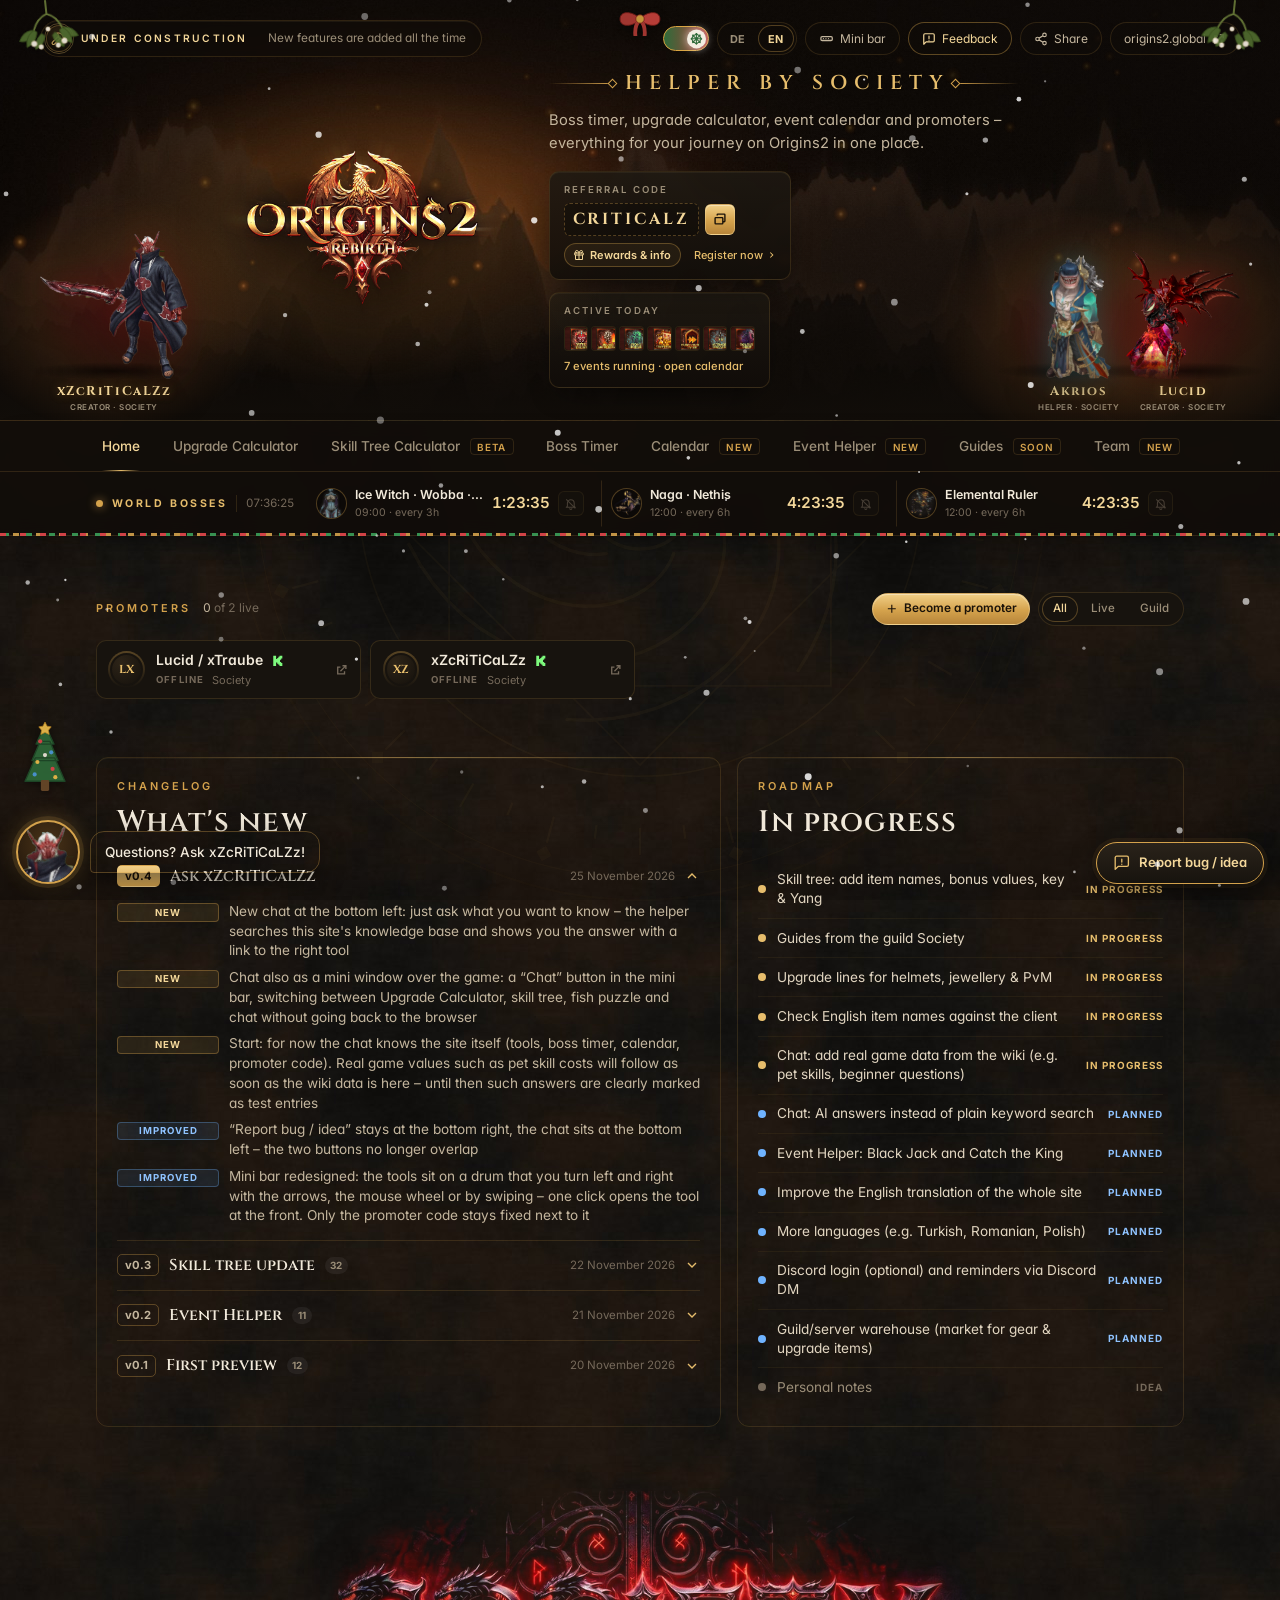
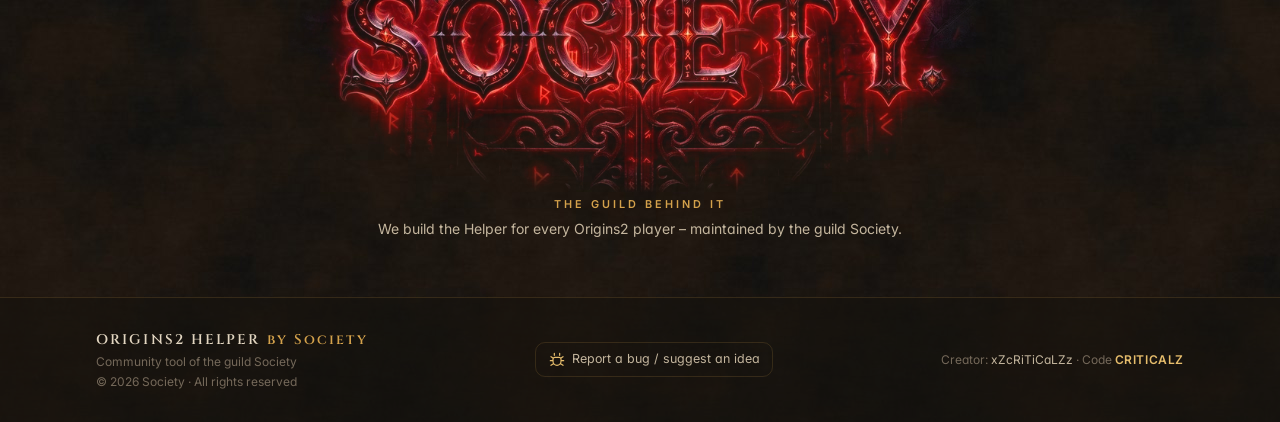
==== index.html @ 7e50ea6d "Update 25.11.2026 22:51" ====
<!DOCTYPE html>
<html lang="de">
<head>
  <meta charset="utf-8">
  <meta name="viewport" content="width=device-width, initial-scale=1">
  <title>Origins2 Helper by Society</title>
  <meta name="description" content="Origins2 Helper by Society – Promoter, Upp-Kalkulator, Boss-Ticker und Eventkalender für Origins2.">
  <meta name="theme-color" content="#110d09">

  <link rel="preconnect" href="https://fonts.googleapis.com">
  <link rel="preconnect" href="https://fonts.gstatic.com" crossorigin>
  <link rel="stylesheet" href="https://fonts.googleapis.com/css2?family=Cinzel:wght@500;600;700&family=Inter:wght@400;500;600;700&display=swap">

  <link rel="stylesheet" href="css/tailwind.css?v=20261125-5">
  <link rel="stylesheet" href="css/theme.css?v=20261125-5">
</head>
<body class="min-h-screen bg-ink-950 text-parch-100 font-sans antialiased">

  <!-- ===================== HERO ===================== -->
  <header class="hero relative overflow-hidden border-b border-gold-line">
    <div class="hero-bg" data-banner="assets/hero-bg.jpg" aria-hidden="true"></div>
    <div class="hero-shade" aria-hidden="true"></div>
    <canvas class="hero-embers" id="hero-embers" aria-hidden="true"></canvas>

    <!-- Top bar -->
    <div class="hero-top relative z-10 mx-auto flex max-w-6xl items-center justify-between gap-3 px-5 pt-5 sm:px-8">
      <!-- Hinweis: Seite befindet sich im Aufbau -->
      <div class="wip-sign" role="note">
        <span class="wip-sign-ico" aria-hidden="true">
          <svg viewBox="0 0 24 24" fill="none" stroke="currentColor" stroke-width="1.6" stroke-linecap="round" stroke-linejoin="round">
            <path d="m14 12-8.6 8.6a2.1 2.1 0 0 1-3-3L11 9"/>
            <path d="M17.6 15 22 10.6"/>
            <path d="m20.9 11.7-1.2-1.2a3.2 3.2 0 0 1-1-2.3v-.8l-2.7-2.7a5.6 5.6 0 0 0-3.9-1.6H9l.9.8A6.2 6.2 0 0 1 12 8.4V10l2 2h2.5l2.3 1.9"/>
          </svg>
        </span>
        <span class="wip-sign-title" data-i18n="wipSign.title">Im Aufbau</span>
        <span class="wip-sign-short" data-i18n="wipSign.short">Im Aufbau</span>
        <span class="wip-sign-sep" aria-hidden="true"></span>
        <span class="wip-sign-text" data-i18n="wipSign.text">Es kommen laufend neue Funktionen dazu</span>
      </div>
      <div class="flex items-center gap-2">
        <button type="button" class="xmas-toggle" role="switch" aria-checked="false" data-xmas-toggle data-i18n-attr="title:xmas.toggle;aria-label:xmas.toggle" title="Weihnachtsmodus">
          <span class="xmas-track"><span class="xmas-knob">
            <svg viewBox="0 0 24 24" fill="none" stroke="currentColor" stroke-width="2" stroke-linecap="round" aria-hidden="true"><path d="M12 2v20M12 2 9 5M12 2l3 3M12 22l-3-3M12 22l3-3M2 12h20M2 12l3-3M2 12l3 3M22 12l-3-3M22 12l-3 3M4.9 4.9l14.2 14.2M4.9 4.9l4.1.3M4.9 4.9l.3 4.1M19.1 19.1l-4.1-.3M19.1 19.1l-.3-4.1M19.1 4.9L4.9 19.1M19.1 4.9l-4.1.3M19.1 4.9l-.3 4.1M4.9 19.1l4.1-.3M4.9 19.1l.3-4.1"/></svg>
          </span></span>
        </button>
        <div class="lang-switch" role="group" data-i18n-attr="aria-label:lang.label">
          <button type="button" data-lang="de">DE</button>
          <button type="button" data-lang="en">EN</button>
        </div>
        <button type="button" class="btn-ghost text-xs fp-popout" id="dock-popout" data-i18n-attr="title:dock.openTitle" title="Kleine Leiste, die über dem Spiel schwebt – von dort öffnest du alle Mini-Fenster">
          <svg class="h-3.5 w-3.5" viewBox="0 0 24 24" fill="none" stroke="currentColor" stroke-width="2" stroke-linecap="round" stroke-linejoin="round" aria-hidden="true"><rect x="3" y="9" width="18" height="6" rx="2"/><path d="M7 12h.01M11 12h.01M15 12h.01"/></svg>
          <span data-i18n="dock.open">Mini-Leiste</span>
        </button>
        <button type="button" class="btn-ghost text-xs fb-head-btn hide-xs" data-open-feedback data-i18n-attr="title:fb.open" title="Bug melden / Idee vorschlagen">
          <svg class="h-3.5 w-3.5" viewBox="0 0 24 24" fill="none" stroke="currentColor" stroke-width="2" stroke-linecap="round" stroke-linejoin="round" aria-hidden="true"><path d="M21 15a2 2 0 0 1-2 2H7l-4 4V5a2 2 0 0 1 2-2h14a2 2 0 0 1 2 2Z"/><path d="M12 7v4M12 14h.01"/></svg>
          <span data-i18n="fb.short">Feedback</span>
        </button>
        <button type="button" class="btn-ghost text-xs" id="share-site">
          <svg class="h-3.5 w-3.5" viewBox="0 0 24 24" fill="none" stroke="currentColor" stroke-width="2" aria-hidden="true"><circle cx="18" cy="5" r="3"/><circle cx="6" cy="12" r="3"/><circle cx="18" cy="19" r="3"/><path d="m8.6 13.5 6.8 4M15.4 6.5l-6.8 4"/></svg>
          <span data-i18n="share.btn">Teilen</span>
        </button>
        <a href="https://origins2.global" class="btn-ghost text-xs hide-xs">
          origins2.global
          <svg class="h-3.5 w-3.5" viewBox="0 0 20 20" fill="currentColor" aria-hidden="true"><path d="M11 3h6v6h-2V6.4l-6.3 6.3-1.4-1.4L13.6 5H11V3zM5 5h3v2H5v8h8v-3h2v5H3V5h2z"/></svg>
        </a>
      </div>
    </div>

    <!-- Hero content -->
    <div class="hero-inner relative z-10 mx-auto max-w-6xl px-5 pb-7 pt-3 sm:px-8 sm:pb-8">
      <div class="hero-crew hero-crew-left">
      <a class="hero-creator" href="https://discord.com/users/432306996344258560" target="_blank" rel="noopener" data-i18n-attr="title:creator.discord" title="Auf Discord schreiben">
        <span class="hc-hint">
          <svg viewBox="0 0 24 24" fill="currentColor" aria-hidden="true"><path d="M20.3 4.4A19.6 19.6 0 0 0 15.4 3l-.6 1.3a18 18 0 0 0-5.6 0L8.6 3a19.5 19.5 0 0 0-4.9 1.4C.6 9 0 13.6.3 18.1A19.8 19.8 0 0 0 6.3 21l1.3-2a12.6 12.6 0 0 1-2-1l.5-.4a14 14 0 0 0 11.8 0l.5.4c-.6.4-1.3.7-2 1l1.3 2a19.7 19.7 0 0 0 6-3c.4-5.2-.7-9.8-3.4-13.6ZM8.7 15.3c-1.2 0-2.1-1-2.1-2.3s.9-2.3 2.1-2.3 2.2 1 2.1 2.3c0 1.3-.9 2.3-2.1 2.3Zm6.6 0c-1.2 0-2.1-1-2.1-2.3s.9-2.3 2.1-2.3 2.2 1 2.1 2.3c0 1.3-.9 2.3-2.1 2.3Z"/></svg>
          <span data-i18n="creator.discord">Auf Discord schreiben</span>
        </span>
        <img src="assets/creator.png" alt="Charakter von xZcRiTiCaLZz">
        <span class="hc-cap"><span class="hc-name">xZcRiTiCaLZz</span><span class="hc-role" data-i18n="creator.role">Creator · Society</span></span>
      </a>
      </div>
      <div class="hero-crew hero-crew-right">
      <div class="hero-creator hc-3">
        <img src="assets/team/akrios.png" alt="Charakter von Akrios">
        <span class="hc-cap"><span class="hc-name">Akrios</span><span class="hc-role" data-i18n="creator.helperRole">Helper · Society</span></span>
      </div>
      <a class="hero-creator hc-2" href="https://kick.com/drtraube" target="_blank" rel="noopener" data-i18n-attr="title:creator.kick" title="Zum Kick-Kanal">
        <span class="hc-hint hc-hint-kick"><span data-i18n="creator.kick">Zum Kick-Kanal</span></span>
        <img src="assets/team/lucid.png" alt="Charakter von Lucid / xTraube">
        <span class="hc-cap"><span class="hc-name">Lucid</span><span class="hc-role" data-i18n="creator.role">Creator · Society</span></span>
      </a>

      </div>
      <div class="hero-grid">
        <div class="hero-logo-wrap">
          <a href="https://origins2.global" class="hero-logo-link" data-i18n-attr="title:hero.logoLink;aria-label:hero.logoLink" title="Zur Origins2-Webseite">
            <img src="assets/origins2-logo.png" alt="Origins2 Rebirth" class="hero-logo" data-fallback="origins2">
          </a>
        </div>

        <div class="hero-text">
          <div class="hero-title-row">
            <span class="ornament-line"></span>
            <p class="font-display text-sm font-semibold uppercase tracking-[0.35em] text-gold-300 hero-kick">Helper by Society</p>
            <span class="ornament-line flip"></span>
          </div>
          <p class="hero-tagline" data-i18n="hero.tagline">Boss-Timer, Upp-Kalkulator, Eventkalender und Promoter – alles für deinen Weg auf Origins2 an einem Ort.</p>

          <div class="hero-cards">
            <div class="ref-mini">
              <p class="ref-mini-label" data-i18n="ref.label">Referral-Code</p>
              <div class="mt-1.5 flex items-center gap-1.5">
                <span class="ref-mini-code font-display" id="ref-code">CRITICALZ</span>
                <button type="button" class="ref-mini-btn" id="copy-ref" data-copy="CRITICALZ" aria-label="Code kopieren" title="Code kopieren" data-i18n-attr="aria-label:ref.copy;title:ref.copy">
                  <svg class="h-3.5 w-3.5" viewBox="0 0 20 20" fill="currentColor" aria-hidden="true"><path d="M7 2h9a2 2 0 0 1 2 2v9a2 2 0 0 1-2 2h-1v-2h1V4H7v1H5V4a2 2 0 0 1 2-2zM4 7h9a2 2 0 0 1 2 2v7a2 2 0 0 1-2 2H4a2 2 0 0 1-2-2V9a2 2 0 0 1 2-2zm0 2v7h9V9H4z"/></svg>
                  <span data-label class="sr-only">Kopieren</span>
                </button>
              </div>
              <div class="ref-links">
                <button type="button" class="ref-info-btn" data-open-ref>
                  <svg viewBox="0 0 24 24" fill="none" stroke="currentColor" stroke-width="2" stroke-linecap="round" stroke-linejoin="round" aria-hidden="true"><rect x="3" y="8" width="18" height="4" rx="1"/><path d="M12 8v13M19 12v9H5v-9M7.5 8a2.5 2.5 0 0 1 0-5C11 3 12 8 12 8s1-5 4.5-5a2.5 2.5 0 0 1 0 5"/></svg>
                  <span data-i18n="ri.open">Vorteile &amp; Infos</span>
                </button>
                <a href="https://origins2.global/users/register#content-wrap" class="inline-flex items-center gap-1 text-[11px] font-medium text-gold-300 hover:text-gold-200">
                  <span data-i18n="ref.register">Jetzt registrieren</span>
                  <svg class="h-2.5 w-2.5" viewBox="0 0 20 20" fill="currentColor" aria-hidden="true"><path d="M7.3 4.3 13 10l-5.7 5.7-1.4-1.4L10.2 10 5.9 5.7z"/></svg>
                </a>
              </div>
            </div>

            <a href="#kalender" class="today-card" id="today-card">
              <p class="ref-mini-label" data-i18n="today.title">Heute aktiv</p>
              <div class="today-icons" id="today-icons"></div>
              <p class="today-more" id="today-more"></p>
            </a>
          </div>
        </div>
      </div>
    </div>

  </header>

  <!-- ===================== TABS + LIVE-LEISTE (bleiben oben stehen) ===================== -->
  <div class="topbar">
    <nav class="tabs-bar" aria-label="Bereiche" data-i18n-attr="aria-label:nav.label">
      <div class="mx-auto flex max-w-6xl gap-1 overflow-x-auto px-3 sm:px-6 no-scrollbar" role="tablist">
        <a class="tab" href="#uebersicht" data-tab="uebersicht" data-i18n="tab.overview">Home</a>
        <a class="tab" href="#upp-rechner" data-tab="upp-rechner" data-i18n="tab.upp">Upp-Kalkulator</a>
        <a class="tab" href="#skilltree" data-tab="skilltree"><span data-i18n="tab.skill">Skilltree-Kalkulator</span> <em data-i18n="beta">Beta</em></a>
        <a class="tab" href="#bosse" data-tab="bosse" data-i18n="tab.bosses">Boss-Timer</a>
        <a class="tab" href="#kalender" data-tab="kalender"><span data-i18n="tab.calendar">Kalender</span> <em data-i18n="new">Neu</em></a>
        <a class="tab" href="#event-helper" data-tab="event-helper"><span data-i18n="tab.games">Event-Helper</span> <em data-i18n="new">Neu</em></a>
        <a class="tab" href="#guides" data-tab="guides"><span data-i18n="tab.guides">Guides</span> <em data-i18n="soon">Bald</em></a>
        <a class="tab" href="#team" data-tab="team"><span data-i18n="tab.team">Team</span> <em data-i18n="new">Neu</em></a>
      </div>
    </nav>

    <div class="ticker" role="region" aria-label="Nächste Weltbosse" data-i18n-attr="aria-label:ticker.label">
    <div class="mx-auto flex max-w-6xl items-center gap-3 px-5 sm:px-8">
      <div class="ticker-head">
        <span class="ticker-dot" aria-hidden="true"></span>
        <span class="ticker-title" data-i18n="ticker.title">Weltbosse</span>
        <span class="ticker-clock tabular-nums" title="Aktuelle Serverzeit" data-i18n-attr="title:ticker.clock"><span id="server-clock">--:--:--</span></span>
      </div>
      <div id="ticker-list" class="ticker-list no-scrollbar"></div>
    </div>
  </div>
  </div>

  <!-- ===================== MAIN ===================== -->
  <main class="mx-auto max-w-6xl px-5 py-10 sm:px-8 sm:py-14">

    <!-- ========== VIEW: Übersicht ========== -->
    <div class="view" data-view="uebersicht">

    <!-- Promoter -->
    <section aria-labelledby="promoter-title">
      <div class="flex flex-wrap items-center justify-between gap-3">
        <div class="flex items-baseline gap-3">
          <h2 id="promoter-title" class="eyebrow" data-i18n="promoter.title">Promoter</h2>
          <p class="text-xs text-parch-500" id="live-line"></p>
        </div>
        <div class="flex flex-wrap items-center gap-2">
        <button type="button" class="btn-apply" data-open-apply>
          <svg viewBox="0 0 24 24" fill="none" stroke="currentColor" stroke-width="2" aria-hidden="true"><path d="M12 5v14M5 12h14"/></svg>
          <span data-i18n="apply.open">Promoter werden</span>
        </button>
        <div class="chips chips-sm" role="tablist" aria-label="Filter" id="promoter-filter">
          <button type="button" class="chip is-active" data-filter="all" data-i18n="filter.all">Alle</button>
          <button type="button" class="chip" data-filter="live" data-i18n="filter.live">Live</button>
          <button type="button" class="chip" data-filter="guild" data-i18n="filter.guild">Gilde</button>
        </div>
        </div>
      </div>

      <div id="promoter-list" class="promoter-strip mt-3 no-scrollbar"></div>
      <p id="promoter-empty" class="mt-3 hidden rounded-lg border border-gold-line bg-ink-900 px-4 py-3 text-center text-xs text-parch-400" data-i18n="promoter.empty">Gerade ist niemand aus dieser Gruppe live.</p>
    </section>

    <!-- Neuigkeiten & In Arbeit -->
    <section class="mt-14 grid gap-4 lg:grid-cols-[1.4fr_1fr]" aria-label="Changelog">
      <div class="panel p-5">
        <p class="eyebrow" data-i18n="cl.eyebrow">Changelog</p>
        <h2 class="section-title" data-i18n="cl.title">Neuigkeiten</h2>
        <ol id="changelog-list" class="cl-list mt-4"></ol>
      </div>
      <div class="panel p-5">
        <p class="eyebrow" data-i18n="rm.eyebrow">Roadmap</p>
        <h2 class="section-title" data-i18n="rm.title">In Arbeit</h2>
        <ul id="roadmap-list" class="rm-list mt-4"></ul>
      </div>
    </section>

    <!-- Gilde -->
    <section class="guild-free mt-16" aria-labelledby="guild-title">
      <img src="assets/society-logo.webp" alt="Gilde Society" class="guild-logo" loading="lazy" data-i18n-attr="alt:guild.alt">
      <h2 id="guild-title" class="eyebrow mt-1" data-i18n="guild.eyebrow">Die Gilde dahinter</h2>
      <p class="mt-1.5 text-sm leading-relaxed text-parch-300" data-i18n="guild.text">Wir bauen den Helper für alle Origins2-Spieler – gepflegt von der Gilde Society.</p>
    </section>
    </div>

    <!-- ========== VIEW: Boss-Timer ========== -->
    <div class="view" data-view="bosse" hidden>
    <!-- Boss-Timer -->
    <section aria-labelledby="boss-title">
      <div class="flex flex-wrap items-end justify-between gap-3">
        <div>
          <p class="eyebrow" data-i18n="boss.eyebrow">Live-Countdown</p>
          <h2 id="boss-title" class="section-title" data-i18n="boss.title">Boss-Timer</h2>
        </div>
        <div class="upp-title-side">
          <p class="text-xs text-parch-500" data-i18n-html="boss.note">Alle Zeiten in Serverzeit · <span class="text-parch-300">Glocke</span> = Ton 5 Min vorher und beim Spawn</p>
          <!-- nur am PC: alle Bosse als schmale Leiste über dem Spiel -->
          <button type="button" id="boss-popout" class="btn-ghost-sq fp-popout" data-i18n-attr="title:boss.popoutTitle" title="Alle Bosse als schmale Leiste über dem Spiel">
            <svg viewBox="0 0 24 24" fill="none" stroke="currentColor" stroke-width="1.8" stroke-linecap="round" stroke-linejoin="round" aria-hidden="true"><rect x="3" y="4" width="18" height="14" rx="2"/><rect x="5.5" y="12.5" width="13" height="3.5" rx="1" fill="currentColor" fill-opacity=".25"/></svg>
            <span data-i18n="fp.popout">Mini-Fenster</span>
          </button>
        </div>
      </div>

      <h3 class="sub-title mt-6" data-i18n="boss.world">Weltbosse</h3>
      <div id="boss-world" class="mt-3 grid gap-4 md:grid-cols-3"></div>

      <h3 class="sub-title mt-8" data-i18n="boss.map">Map-Bosse</h3>
      <div id="boss-map" class="mt-3 grid gap-4 sm:grid-cols-2 lg:grid-cols-4"></div>
    </section>

    </div>

    <!-- ========== VIEW: Upp-Kalkulator ========== -->
    <div class="view" data-view="upp-rechner" hidden>
      <section aria-labelledby="upp-title">
        <div class="flex flex-wrap items-end justify-between gap-3">
          <div>
            <p class="eyebrow" data-i18n="upp.eyebrow">Materialrechner</p>
            <h2 id="upp-title" class="section-title" data-i18n="upp.title">Upp-Kalkulator</h2>
          </div>
          <div class="upp-title-side">
            <p class="text-xs text-parch-500" data-i18n="upp.note">Simulation mit 10.000 Durchläufen · Werte aus dem Ingame-Wiki</p>
            <!-- nur am PC: Rechner als kleines Fenster über dem Spiel -->
            <button type="button" id="upp-popout" class="btn-ghost-sq fp-popout" data-i18n-attr="title:upp.popoutTitle" title="Als kleines Fenster öffnen, das über dem Spiel schwebt">
              <svg viewBox="0 0 24 24" fill="none" stroke="currentColor" stroke-width="1.8" stroke-linecap="round" stroke-linejoin="round" aria-hidden="true"><rect x="3" y="4" width="18" height="14" rx="2"/><rect x="11.5" y="10" width="7" height="5.5" rx="1" fill="currentColor" fill-opacity=".25"/></svg>
              <span data-i18n="fp.popout">Mini-Fenster</span>
            </button>
          </div>
        </div>

        <!-- Eingaben -->
        <div class="panel mt-6 p-4 sm:p-5">
          <div class="upp-filters">
            <div class="uf-row">
              <span class="field-label" data-i18n="upp.cat">Kategorie</span>
              <div class="seg seg-cat" role="radiogroup" data-i18n-attr="aria-label:upp.cat">
                <label><input type="radio" name="upp-cat" value="pvp" checked><span>PvP</span></label>
                <label><input type="radio" name="upp-cat" value="pvm"><span>PvM</span></label>
              </div>
            </div>
            <div class="uf-row">
              <span class="field-label" data-i18n="upp.slot">Ausrüstung</span>
              <div class="chips chips-sm chips-wrap" id="upp-slots"></div>
            </div>
            <div class="uf-row" id="upp-class-row">
              <span class="field-label" data-i18n="upp.class">Klasse</span>
              <div class="chips chips-sm chips-wrap" id="upp-classes"></div>
              <span class="uf-hint" id="upp-class-hint" data-i18n="upp.allClasses">für alle Klassen</span>
            </div>
          </div>
          <div class="grid gap-4 md:grid-cols-[1.1fr_1fr_1fr]">
            <label class="field">
              <span class="field-label" data-i18n="upp.line">Upp-Reihe</span>
              <select id="upp-line" class="field-input"></select>
            </label>
            <label class="field">
              <span class="field-label" data-i18n="upp.from">Start</span>
              <select id="upp-from" class="field-input"></select>
            </label>
            <label class="field">
              <span class="field-label" data-i18n="upp.to">Ziel</span>
              <select id="upp-to" class="field-input"></select>
            </label>
          </div>

          <!-- Material-Auswahl pro Stufe (Standard / Enigma), wird von upp.js gefüllt -->
          <div id="upp-alt" class="upp-alt" hidden></div>

          <div id="upp-chain" class="chain mt-5 no-scrollbar"></div>
        </div>

        <!-- Ergebnis -->
        <div id="upp-result" class="mt-4"></div>
      </section>
    </div>

    <!-- ========== VIEW: Kalender ========== -->
    <div class="view" data-view="kalender" hidden>
      <section aria-labelledby="cal-title">
        <div class="flex flex-wrap items-end justify-between gap-3">
          <div>
            <p class="eyebrow" data-i18n="cal.eyebrow2">Server-Events</p>
            <h2 id="cal-title" class="section-title" data-i18n="cal.title">Eventkalender</h2>
          </div>
          <p class="text-xs text-parch-500" data-i18n-html="cal.note">Serverzeit · <span class="text-parch-300">Glocke</span> = Ton zum Start (solange die Seite offen ist)</p>
        </div>

        <div id="cal-perm" class="perm-row mt-5"></div>

        <!-- Werkzeugleiste -->
        <div class="cal-toolbar panel mt-4">
          <div class="cal-nav">
            <button type="button" class="cal-navbtn" data-cal-nav="prev" aria-label="‹">‹</button>
            <span id="cal-label" class="cal-label"></span>
            <button type="button" class="cal-navbtn" data-cal-nav="next" aria-label="›">›</button>
            <button type="button" class="btn-ghost text-xs" data-cal-nav="today" data-i18n="cal.today">Heute</button>
          </div>
          <div class="flex flex-wrap items-center gap-2">
            <div class="chips chips-sm">
              <button type="button" class="chip is-active" data-cal-view="month" data-i18n="cal.month">Monat</button>
              <button type="button" class="chip" data-cal-view="week" data-i18n="cal.week">Woche</button>
            </div>
          </div>
        </div>

        <div class="cal-layout mt-4">
          <div id="cal-main" class="panel cal-main"></div>
          <aside id="cal-day" class="panel cal-day"></aside>
        </div>
      </section>
    </div>
    <!-- ========== VIEW: Skilltree ========== -->
    <div class="view" data-view="skilltree" hidden>
      <section aria-labelledby="st-title">
        <div class="flex flex-wrap items-end justify-between gap-3 st-titlerow">
          <div>
            <p class="eyebrow" data-i18n="st.eyebrow">Fertigkeitsbaumsystem</p>
            <h2 id="st-title" class="section-title" data-i18n="skill.title">Skilltree-Kalkulator</h2>
          </div>
          <!-- nur am PC: Skilltree als kleines Fenster über dem Spiel -->
          <button type="button" id="st-popout" class="btn-ghost-sq fp-popout st-popout" data-i18n-attr="title:upp.popoutTitle" title="Als kleines Fenster öffnen, das über dem Spiel schwebt">
            <svg viewBox="0 0 24 24" fill="none" stroke="currentColor" stroke-width="1.8" stroke-linecap="round" stroke-linejoin="round" aria-hidden="true"><rect x="3" y="4" width="18" height="14" rx="2"/><rect x="11.5" y="10" width="7" height="5.5" rx="1" fill="currentColor" fill-opacity=".25"/></svg>
            <span data-i18n="fp.popout">Mini-Fenster</span>
          </button>
        </div>
        <div class="wip-note mt-3"><span class="wip-badge" data-i18n="beta">Beta</span><p data-i18n="st.wip">Noch in Arbeit: Einige Werte, Voraussetzungen und Namen fehlen noch oder können falsch sein. Bitte die Liste im Spiel gegenchecken – Fehler gerne an uns auf Discord melden.</p></div>
        <p class="mt-3 max-w-2xl text-sm text-parch-400" data-i18n="st.intro">Tippe in jedem Zweig auf dein Ziel – die Zweige lassen sich kombinieren. Der Baum füllt sich bis dorthin und du siehst alle Items, die du brauchst.</p>
        <div class="st-wrap mt-5">
          <button type="button" class="st-treebar" id="st-treebar" aria-controls="st-svg"></button>
          <div class="st-tree panel">
            <svg id="st-svg" viewBox="15 20 415 300" role="group" aria-labelledby="st-title"></svg>
            <div id="st-legend" class="st-legend"></div>
            <ul class="st-rules">
              <li data-i18n="st.rule1">Boni werden von unten nach oben in fester Reihenfolge freigeschaltet – nichts kann übersprungen werden.</li>
              <li data-i18n="st.rule2">Zweig II (PvP) braucht aus Zweig I nur Stufe 1 (TP-Spot).</li>
              <li data-i18n="st.rule3">Zweig III (Yohara) braucht Zweig I vollständig.</li>
            </ul>
          </div>
          <div id="st-result" class="st-result panel"></div>
        </div>
      </section>
    </div>

    <!-- ========== VIEW: Event-Helper ========== -->
    <div class="view" data-view="event-helper" hidden>
      <section aria-labelledby="mg-title">
        <p class="eyebrow" data-i18n="mg.eyebrow">Events &amp; Minispiele</p>
        <h2 id="mg-title" class="section-title" data-i18n="mg.title">Event-Helper</h2>
        <p class="mt-1 max-w-2xl text-sm text-parch-400" data-i18n="mg.intro">Helfer für die Event-Minispiele auf Origins2 – du gibst ein, was du im Spiel siehst, und bekommst den besten Zug.</p>
        <div class="mg-nav mt-5" role="list">
          <span class="mg-chip is-active" role="listitem">🎣 <span data-i18n="fp.title">Fischpuzzle</span></span>
          <span class="mg-chip is-soon" role="listitem">🃏 Black Jack <em data-i18n="soon">Bald</em></span>
          <span class="mg-chip is-soon" role="listitem">👑 Catch the King <em data-i18n="soon">Bald</em></span>
        </div>

        <div id="fp-root" class="fp-wrap mt-5">
          <div class="fp-main panel">
            <div class="fp-head">
              <div>
                <h3 class="font-display text-xl font-semibold text-parch-100" data-i18n="fp.title">Fischpuzzle</h3>
                <p class="mt-0.5 text-xs text-parch-400" data-i18n="fp.sub">6×4 Felder · jedes Teil zählt als Versuch – auch wenn du es wegwirfst</p>
              </div>
              <div class="fp-head-btns">
                <button type="button" id="fp-popout" class="btn-ghost-sq fp-popout" data-i18n-attr="title:fp.popoutTitle" title="Als kleines Fenster öffnen, das über dem Spiel schwebt">
                  <svg viewBox="0 0 24 24" fill="none" stroke="currentColor" stroke-width="1.8" stroke-linecap="round" stroke-linejoin="round" aria-hidden="true"><rect x="3" y="4" width="18" height="14" rx="2"/><rect x="11.5" y="10" width="7" height="5.5" rx="1" fill="currentColor" fill-opacity=".25"/></svg>
                  <span data-i18n="fp.popout">Mini-Fenster</span>
                </button>
                <button type="button" id="fp-undo" class="btn-ghost-sq" data-i18n="fp.undo">Rückgängig</button>
                <button type="button" id="fp-reset" class="btn-ghost-sq" data-i18n="fp.reset">Neues Puzzle</button>
              </div>
            </div>
            <div class="fp-stats">
              <span><em data-i18n="fp.attempts">Versuche</em><b id="fp-used">0</b></span>
              <span><em data-i18n="fp.freeCells">Freie Felder</em><b id="fp-free">24</b></span>
              <span><em data-i18n="fp.bestChest">Beste Truhe möglich</em><b id="fp-tier" class="fp-tier">L</b></span>
              <span class="fp-luxbox"><em data-i18n="fp.luxBoxes">Luxus-Truhen</em>
                <span class="fp-stepper"><button type="button" id="fp-lux-minus" aria-label="−">−</button><b id="fp-lux">0</b><button type="button" id="fp-lux-plus" aria-label="+">+</button></span></span>
            </div>
            <div id="fp-board" class="fp-board" role="grid" aria-label="Fischpuzzle"></div>
            <p class="fp-pick-label" data-i18n="fp.pickLabel">Welches Teil kam aus der Truhe?</p>
            <div id="fp-pieces" class="fp-pieces"></div>
          </div>
          <aside class="fp-side panel">
            <div id="fp-advice" class="fp-advice" aria-live="polite"></div>
            <div class="fp-rules">
              <p class="fp-rules-title" data-i18n="fp.rulesTitle">Truhen</p>
              <ul>
                <li><b>L</b> <span data-i18n="fp.ruleL">bis 10 Versuche</span></li>
                <li><b>M</b> <span data-i18n="fp.ruleM">11 – 24 Versuche</span></li>
                <li><b>S</b> <span data-i18n="fp.ruleS">ab 25 Versuchen</span></li>
              </ul>
              <p class="fp-rules-note" data-i18n="fp.rulesNote">Die Grenzen sind von Metin2 übernommen – für Origins2 prüfen wir sie noch. Die Chancen sind exakt berechnet: Der Helfer geht alle möglichen Teile durch, die noch kommen können.</p>
            </div>
          </aside>
        </div>
      </section>
    </div>

    <!-- ========== VIEW: Guides ========== -->
    <div class="view" data-view="guides" hidden>
      <section class="soon-view panel">
        <div class="icon-tile mx-auto">
          <svg viewBox="0 0 24 24" fill="none" stroke="currentColor" stroke-width="1.6" aria-hidden="true"><path d="M4 5.5A2.5 2.5 0 0 1 6.5 3H20v15H6.5A2.5 2.5 0 0 0 4 20.5v-15Z"/><path d="M4 20.5A2.5 2.5 0 0 0 6.5 23H20v-5M8 7h8M8 11h6"/></svg>
        </div>
        <p class="eyebrow mt-5" data-i18n="cal.eyebrow">In Arbeit</p>
        <h2 class="section-title" data-i18n="guides.title">Guides</h2>
        <p class="mx-auto mt-2 max-w-md text-sm leading-relaxed text-parch-400" data-i18n="guides.text">Anleitungen und Tipps der Gilde Society – vom Einstieg bis zum Endgame.</p>
      </section>
    </div>
    <!-- ========== VIEW: Team ========== -->
    <div class="view" data-view="team" hidden>    
    <section aria-labelledby="team-title">
      <div class="flex flex-wrap items-end justify-between gap-3">
        <div>
          <p class="eyebrow" data-i18n="team.eyebrow">Hinter dem Helper</p>
          <h2 id="team-title" class="section-title" data-i18n="team.title">Das Team</h2>
        </div>
        <p class="text-xs text-parch-500" data-i18n="team.note">Alle, die am Origins2 Helper mitwirken – danke!</p>
      </div>
      <div id="team-list" class="team-grid mt-5"></div>
      <!-- Mithelfen ohne Bewerbung: Übersetzer-Tool (uebersetzen/) -->
      <a href="uebersetzen/index.html" class="tr-teaser panel mt-5">
        <span class="icon-tile"><svg viewBox="0 0 24 24" fill="none" stroke="currentColor" stroke-width="2" stroke-linecap="round" stroke-linejoin="round" aria-hidden="true"><path d="m5 8 6 6M4 14l6-6 2-3M2 5h12M7 2h1M22 22l-5-10-5 10M14 18h6"/></svg></span>
        <span class="tr-teaser-text"><b data-i18n="trt.title">Item-Namen übersetzen</b>
          <span data-i18n="trt.text">Hilf auch ohne Bewerbung: Namen im Spiel nachschauen, eintragen, fertige Datei an uns schicken.</span></span>
        <span class="tr-teaser-go" data-i18n="trt.go">Zum Übersetzer</span>
      </a>
    </section>
    </div>
  </main>

  <!-- ===================== FOOTER ===================== -->
  <footer class="border-t border-gold-line bg-ink-900/60">
    <div class="mx-auto flex max-w-6xl flex-col items-center gap-4 px-5 py-8 text-center sm:flex-row sm:justify-between sm:text-left sm:px-8">
      <div>
        <p class="font-display text-sm font-semibold tracking-[0.15em] text-parch-200">ORIGINS2 HELPER <span class="text-gold-400">by Society</span></p>
        <p class="mt-1 text-xs text-parch-500" data-i18n="footer.tool">Community-Tool der Gilde Society</p>
        <p class="mt-1 text-xs text-parch-500" data-i18n="footer.rights">© 2026 Society · Alle Rechte vorbehalten</p>
        <p id="visitor-count" class="visitor-count mt-2" hidden><svg viewBox="0 0 24 24" fill="none" stroke="currentColor" stroke-width="1.8" aria-hidden="true"><path d="M2 12s3.6-7 10-7 10 7 10 7-3.6 7-10 7S2 12 2 12Z"/><circle cx="12" cy="12" r="3"/></svg><b>0</b> <span data-i18n="visitors.label">Besucher bisher</span></p>
      </div>
      <button type="button" class="fb-footer-btn" data-open-feedback>
        <svg viewBox="0 0 24 24" fill="none" stroke="currentColor" stroke-width="1.8" stroke-linecap="round" stroke-linejoin="round" aria-hidden="true"><path d="M8 2v3M16 2v3M9 8h6a3 3 0 0 1 3 3v3a6 6 0 0 1-12 0v-3a3 3 0 0 1 3-3ZM6 13H2M22 13h-4M6 18l-3 2M18 18l3 2M6 9 3 7M18 9l3-2"/></svg>
        <span data-i18n="fb.open">Bug melden / Idee vorschlagen</span></button>
      <p class="text-xs text-parch-500">Creator: <span class="text-parch-300" data-runner-egg>xZcRiTiCaLZz</span> · Code <span class="font-semibold tracking-wider text-gold-300">CRITICALZ</span></p>
    </div>
  </footer>


  <!-- ===================== BUGS & VORSCHLÄGE (js/feedback.js) ===================== -->
  <!-- Bug/Idee-Karte rechts im freien Rand (nur auf breiten Bildschirmen, sonst schwebender Knopf) -->
  <aside class="fb-side panel" aria-labelledby="fb-side-title">
    <p class="eyebrow" data-i18n="fb.sideEyebrow">Beta · im Aufbau</p>
    <h2 id="fb-side-title" class="fb-side-title" data-i18n="fb.sideTitle">Hilf mit!</h2>
    <p class="fb-side-text" data-i18n="fb.sideText">Fehler gefunden oder eine Idee? Sag es uns – jede Meldung landet direkt bei uns auf Discord.</p>
    <button type="button" class="btn-gold py-2.5 w-full justify-center" data-open-feedback="bug">
      <svg class="h-4 w-4" viewBox="0 0 24 24" fill="none" stroke="currentColor" stroke-width="2" stroke-linecap="round" stroke-linejoin="round" aria-hidden="true"><path d="M8 2v3M16 2v3M9 8h6a3 3 0 0 1 3 3v3a6 6 0 0 1-12 0v-3a3 3 0 0 1 3-3ZM6 13H2M22 13h-4M6 18l-3 2M18 18l3 2M6 9 3 7M18 9l3-2"/></svg>
      <span data-i18n="fb.sideBug">Bug melden</span></button>
    <button type="button" class="btn-ghost-sq w-full justify-center mt-2" data-open-feedback="idea">
      <svg class="h-4 w-4" viewBox="0 0 24 24" fill="none" stroke="currentColor" stroke-width="2" stroke-linecap="round" stroke-linejoin="round" aria-hidden="true"><path d="M9 18h6M10 22h4M12 2a7 7 0 0 0-4 12.7V16h8v-1.3A7 7 0 0 0 12 2Z"/></svg>
      <span data-i18n="fb.sideIdea">Idee vorschlagen</span></button>
    <p class="fb-side-note" data-i18n="fb.sideNote">Was umgesetzt wird, siehst du im Changelog.</p>
    <div class="fb-side-helper">
      <p class="fb-side-helper-text" data-i18n="fb.sideHelper">Lust, öfter mitzuhelfen? Testen, Daten sammeln, übersetzen – jeder Helfer wird im Team verewigt.</p>
      <button type="button" class="fb-side-helper-btn" data-open-helper>
        <svg viewBox="0 0 24 24" fill="none" stroke="currentColor" stroke-width="2" stroke-linecap="round" stroke-linejoin="round" aria-hidden="true"><circle cx="9" cy="8" r="3.5"/><path d="M2.5 20a6.5 6.5 0 0 1 13 0M19 8v6M16 11h6"/></svg>
        <span data-i18n="fb.sideHelperBtn">Helfer werden</span></button>
      <a href="uebersetzen/index.html" class="fb-side-helper-btn fb-side-tr"><svg viewBox="0 0 24 24" fill="none" stroke="currentColor" stroke-width="2" stroke-linecap="round" stroke-linejoin="round" aria-hidden="true"><path d="m5 8 6 6M4 14l6-6 2-3M2 5h12M7 2h1M22 22l-5-10-5 10M14 18h6"/></svg>
        <span data-i18n="trt.title">Item-Namen übersetzen</span></a>
    </div>
  </aside>
  <button type="button" class="fb-float" data-open-feedback data-i18n-attr="title:fb.open;aria-label:fb.open" title="Bug melden / Idee vorschlagen">
    <svg viewBox="0 0 24 24" fill="none" stroke="currentColor" stroke-width="1.8" stroke-linecap="round" stroke-linejoin="round" aria-hidden="true"><path d="M21 15a2 2 0 0 1-2 2H7l-4 4V5a2 2 0 0 1 2-2h14a2 2 0 0 1 2 2Z"/><path d="M12 7v4M12 14h.01"/></svg>
    <span data-i18n="fb.float">Bug / Idee melden</span>
  </button>
  <div id="feedback-dialog" class="modal" hidden role="dialog" aria-modal="true" aria-labelledby="feedback-title">
    <div class="modal-card panel">
      <button type="button" class="modal-x" data-close-feedback aria-label="×">×</button>
      <p class="eyebrow" data-i18n="fb.eyebrow">Hilf uns besser zu werden</p>
      <h2 id="feedback-title" class="section-title" data-i18n="fb.title">Bug melden oder Idee vorschlagen</h2>
      <p class="mt-1 text-sm text-parch-400" data-i18n="fb.intro">Etwas funktioniert nicht oder dir fehlt etwas? Schreib es uns – es landet direkt bei uns auf Discord.</p>

      <form id="feedback-form" class="apply-form mt-5" novalidate>
        <div class="grid gap-3 sm:grid-cols-2">
          <div class="field sm:col-span-2"><span class="field-label" data-i18n="fb.type">Art</span>
            <div class="seg fb-type" role="radiogroup" data-i18n-attr="aria-label:fb.type">
              <label><input type="radio" name="fb-type" value="bug" checked><span data-i18n="fb.bug">Bug / Fehler</span></label>
              <label><input type="radio" name="fb-type" value="idea"><span data-i18n="fb.idea">Verbesserungsvorschlag</span></label>
            </div></div>
          <label class="field"><span class="field-label" data-i18n="fb.area">Bereich</span>
            <select id="fb-area" class="field-input"></select></label>
          <label class="field"><span class="field-label" data-i18n="fb.discord">Discord-Name (optional)</span>
            <input id="fb-discord" class="field-input text" maxlength="40" autocomplete="off" data-i18n-attr="placeholder:fb.discordEx" placeholder="für Rückfragen"></label>
          <label class="field sm:col-span-2"><span class="field-label" data-i18n="fb.text">Beschreibung</span>
            <textarea id="fb-text" class="field-input text area" maxlength="1500" rows="5" required data-i18n-attr="placeholder:fb.textEx" placeholder="Was ist passiert? Was hättest du erwartet?"></textarea></label>
          <div class="field sm:col-span-2"><span class="field-label" data-i18n="fb.shot">Screenshot (optional)</span>
            <label id="fb-shot-preview" class="shot-drop" for="fb-shot"></label>
            <input id="fb-shot" type="file" accept="image/*" class="sr-only"></div>
        </div>
        <p class="mt-2 text-xs text-parch-500" data-i18n="fb.autoInfo">Seite, Browser und Bildschirmgröße werden automatisch mitgeschickt.</p>
        <input id="fb-website" class="hp" tabindex="-1" autocomplete="off" aria-hidden="true">
        <p id="feedback-error" class="apply-error" role="alert"></p>
        <div class="mt-4 flex flex-wrap items-center justify-end gap-2">
          <button type="button" class="btn-ghost-sq" data-close-feedback data-i18n="apply.cancel">Abbrechen</button>
          <button type="submit" class="btn-gold py-2.5" id="feedback-submit" data-i18n="fb.send">Absenden</button>
        </div>
      </form>

      <div id="feedback-done" class="apply-done" hidden>
        <div class="icon-tile mx-auto"><svg viewBox="0 0 24 24" fill="none" stroke="currentColor" stroke-width="2" aria-hidden="true"><path d="m5 12 5 5 9-10"/></svg></div>
        <h3 id="feedback-done-title" class="mt-4 font-display text-lg font-semibold text-parch-100">Danke!</h3>
        <p class="mt-1 text-sm text-parch-400" data-i18n="fb.thanksText">Wir schauen es uns an. Was umgesetzt wird, siehst du im Changelog auf der Startseite.</p>
        <div class="fb-done-helper">
          <p data-i18n="fb.doneHelper">Lust, öfter mitzuhelfen? Werde Helfer – ganz ohne Programmierkenntnisse.</p>
          <button type="button" class="btn-ghost-sq" data-close-feedback data-open-helper data-i18n="fb.sideHelperBtn">Helfer werden</button>
        </div>
        <button type="button" class="btn-ghost-sq mt-5" data-close-feedback data-i18n="apply.close">Schließen</button>
      </div>
    </div>
  </div>

  <!-- ===================== PROMOTER-CODE: VORTEILE & INFOS ===================== -->
  <div id="ref-dialog" class="modal" hidden role="dialog" aria-modal="true" aria-labelledby="ref-title">
    <div class="modal-card panel">
      <button type="button" class="modal-x" data-close-ref aria-label="×">×</button>
      <p class="eyebrow" data-i18n="ri.eyebrow">Promoter-Code</p>
      <h2 id="ref-title" class="section-title" data-i18n="ri.title">Promoter-Code &amp; Vorteile</h2>
      <div id="ref-dialog-body" class="mt-4"></div>
    </div>
  </div>

  <!-- ===================== PROMOTER-BEWERBUNG ===================== -->
  <div id="apply-dialog" class="modal" hidden role="dialog" aria-modal="true" aria-labelledby="apply-title">
    <div class="modal-card panel">
      <button type="button" class="modal-x" data-close-apply aria-label="×">×</button>
      <p class="eyebrow" data-i18n="apply.eyebrow">Promoter-Team</p>
      <h2 id="apply-title" class="section-title" data-i18n="apply.title">Promoter werden</h2>
      <p class="mt-1 text-sm text-parch-400" data-i18n="apply.intro">Du streamst Origins2? Bewirb dich – wir melden uns bei dir auf Discord.</p>

      <form id="apply-form" class="apply-form mt-5" novalidate>
        <div class="grid gap-3 sm:grid-cols-2">
          <label class="field"><span class="field-label" data-i18n="apply.ingame">Ingame-Name</span>
            <input id="ap-ingame" class="field-input text" maxlength="40" required autocomplete="off"></label>
          <label class="field"><span class="field-label" data-i18n="apply.discord">Discord-Name</span>
            <input id="ap-discord" class="field-input text" maxlength="40" required autocomplete="off" placeholder="z. B. mrwampsen"></label>
          <label class="field sm:col-span-2"><span class="field-label" data-i18n="apply.url">Kanal-Link</span>
            <input id="ap-url" class="field-input text" type="url" maxlength="200" required placeholder="https://kick.com/…"></label>
          <label class="field"><span class="field-label" data-i18n="apply.code">Referral-Code</span>
            <input id="ap-code" class="field-input text uppercase" maxlength="20" required autocomplete="off" placeholder="CRITICALZ"></label>
          <div class="field"><span class="field-label" data-i18n="apply.shot">Screenshot vom Charakter</span>
            <label id="ap-shot-preview" class="shot-drop" for="ap-shot"></label>
            <input id="ap-shot" type="file" accept="image/*" class="sr-only" required></div>
        </div>
        <input id="ap-website" class="hp" tabindex="-1" autocomplete="off" aria-hidden="true">
        <p id="apply-error" class="apply-error" role="alert"></p>
        <div class="mt-4 flex flex-wrap items-center justify-end gap-2">
          <button type="button" class="btn-ghost-sq" data-close-apply data-i18n="apply.cancel">Abbrechen</button>
          <button type="submit" class="btn-gold py-2.5" id="apply-submit" data-i18n="apply.send">Bewerbung senden</button>
        </div>
      </form>

      <div id="apply-done" class="apply-done" hidden>
        <div class="icon-tile mx-auto"><svg viewBox="0 0 24 24" fill="none" stroke="currentColor" stroke-width="2" aria-hidden="true"><path d="m5 12 5 5 9-10"/></svg></div>
        <h3 class="mt-4 font-display text-lg font-semibold text-parch-100" data-i18n="apply.thanks">Danke für deine Bewerbung!</h3>
        <p class="mt-1 text-sm text-parch-400" data-i18n="apply.thanksText">Wir schauen sie uns an und melden uns auf Discord.</p>
        <button type="button" class="btn-ghost-sq mt-5" data-close-apply data-i18n="apply.close">Schließen</button>
      </div>
    </div>
  </div>


  <!-- ===================== HELFER-BEWERBUNG ===================== -->
  <div id="helper-dialog" class="modal" hidden role="dialog" aria-modal="true" aria-labelledby="helper-title">
    <div class="modal-card modal-wide panel">
      <button type="button" class="modal-x" data-close-helper aria-label="×">×</button>
      <p class="eyebrow" data-i18n="team.eyebrow">Hinter dem Helper</p>
      <h2 id="helper-title" class="section-title" data-i18n="helper.title">Helfer werden</h2>
      <p class="mt-1 text-sm text-parch-400" data-i18n="helper.intro">Du willst den Origins2 Helper mit aufbauen? Jeder, der mitwirkt, wird im Team verewigt.</p>

      <form id="helper-form" class="apply-form mt-5" novalidate>
        <div class="grid gap-3 sm:grid-cols-2">
          <label class="field"><span class="field-label" data-i18n="helper.ingame">Charaktername</span>
            <input id="hp-ingame" class="field-input text" maxlength="40" required autocomplete="off"></label>
          <label class="field"><span class="field-label" data-i18n="apply.discord">Discord-Name</span>
            <input id="hp-discord" class="field-input text" maxlength="40" required autocomplete="off"></label>
          <label class="field"><span class="field-label" data-i18n="helper.age">Alter</span>
            <select id="hp-age" class="field-input" required><option value="" data-i18n="helper.choose">Bitte wählen</option><option value="unter 16">unter 16</option><option value="16–17">16–17</option><option value="18+">18+</option></select></label>
          <label class="field"><span class="field-label" data-i18n="helper.guild">Gilde</span>
            <select id="hp-guild" class="field-input">
              <option value="society">Society</option>
              <option value="other" data-i18n="helper.guildOther">Andere Gilde</option>
              <option value="none" data-i18n="helper.guildNone">Keine Gilde</option>
            </select></label>
          <label class="field"><span class="field-label" data-i18n="helper.since">Spielst Origins2 seit</span>
            <input id="hp-since" class="field-input text" maxlength="40" required data-i18n-attr="placeholder:helper.sinceEx" placeholder="z. B. Server-Start, März 2026"></label>
          <label class="field"><span class="field-label" data-i18n="helper.level">Höchstes Level</span>
            <input id="hp-level" class="field-input text" inputmode="numeric" maxlength="5" placeholder="120"></label>
          <div class="field sm:col-span-2"><span class="field-label" data-i18n="helper.tasks">Wobei möchtest du helfen?</span>
            <div id="hp-tasks" class="ticks"></div></div>
          <div class="field sm:col-span-2"><span class="field-label" data-i18n="helper.langs">Sprachen</span>
            <div id="hp-langs" class="ticks"></div></div>
          <label class="field"><span class="field-label" data-i18n="helper.time">Zeit pro Woche</span>
            <select id="hp-time" class="field-input">
              <option value="unter 2 Std." data-i18n="helper.t1">unter 2 Std.</option>
              <option value="2–5 Std." data-i18n="helper.t2">2–5 Std.</option>
              <option value="über 5 Std." data-i18n="helper.t3">über 5 Std.</option>
            </select></label>
          <div class="field"><span class="field-label" data-i18n="apply.shot">Screenshot vom Charakter</span>
            <label id="hp-shot-preview" class="shot-drop" for="hp-shot"></label>
            <input id="hp-shot" type="file" accept="image/*" class="sr-only" required></div>
          <label class="field sm:col-span-2"><span class="field-label" data-i18n="helper.about">Kurz zu dir / Motivation (optional)</span>
            <textarea id="hp-about" class="field-input text area" maxlength="800" rows="3"></textarea></label>
        </div>
        <label class="consent mt-4"><input type="checkbox" id="hp-consent"><span data-i18n="helper.consent">Ich bin einverstanden, dass meine Angaben an das Society-Team auf Discord übermittelt werden und mein Charakter mit Namen im Team gezeigt werden darf.</span></label>
        <input id="hp-website" class="hp" tabindex="-1" autocomplete="off" aria-hidden="true">
        <p id="helper-error" class="apply-error" role="alert"></p>
        <div class="mt-3 flex flex-wrap items-center justify-end gap-2">
          <button type="button" class="btn-ghost-sq" data-close-helper data-i18n="apply.cancel">Abbrechen</button>
          <button type="submit" class="btn-gold" id="helper-submit" data-i18n="apply.send">Bewerbung senden</button>
        </div>
      </form>

      <div id="helper-done" class="apply-done" hidden>
        <div class="icon-tile mx-auto"><svg viewBox="0 0 24 24" fill="none" stroke="currentColor" stroke-width="2" aria-hidden="true"><path d="m5 12 5 5 9-10"/></svg></div>
        <h3 class="mt-4 font-display text-lg font-semibold text-parch-100" data-i18n="apply.thanks">Danke für deine Bewerbung!</h3>
        <p class="mt-1 text-sm text-parch-400" data-i18n="apply.thanksText">Wir schauen sie uns an und melden uns auf Discord.</p>
        <button type="button" class="btn-ghost-sq mt-5" data-close-helper data-i18n="apply.close">Schließen</button>
      </div>
    </div>
  </div>


  <!-- ===================== EASTER EGG: SHADOW RUN ===================== -->
  <div id="runner-dialog" class="modal" hidden role="dialog" aria-modal="true" aria-label="Shadow Run">
    <div class="modal-card runner-card panel">
      <button type="button" class="modal-x" data-close-runner aria-label="×">×</button>
      <p class="eyebrow" data-i18n="game.eyebrow">Easter Egg</p>
      <h2 class="section-title">Shadow Run</h2>
      <div id="runner-stage" class="runner-stage mt-3">
        <canvas id="runner-canvas"></canvas>
        <div id="rn-over" class="rn-over" hidden>
          <p class="rn-over-t" data-i18n="game.over">Erwischt!</p>
          <p class="rn-over-s"><span data-i18n="game.score">Punkte</span> <b id="rn-score">0</b></p>
          <form id="rn-form" class="rn-form" hidden>
            <input id="rn-name" class="field-input text" maxlength="16" autocomplete="off" data-i18n-attr="placeholder:game.name" placeholder="Dein Name">
            <button type="submit" class="btn-gold" data-i18n="game.save">Eintragen</button>
          </form>
          <button type="button" id="rn-again" class="btn-ghost-sq" data-i18n="game.again">Nochmal</button>
        </div>
      </div>
      <p class="mt-2 text-xs text-parch-500" data-i18n="game.help">Springen: Tippen, Leertaste oder ↑ – länger halten springt höher.</p>
      <h3 class="mt-4 font-display text-sm font-semibold tracking-wider text-gold-200" data-i18n="game.ranking">Rangliste</h3>
      <ol id="rn-rank" class="rn-rank mt-2"></ol>
      <p class="mt-2 text-[0.7rem] text-parch-500" data-i18n="game.local">Gilt nur auf diesem Gerät – eine Rangliste für alle kommt mit dem Discord-Login.</p>
    </div>
  </div>

  <!-- KI-Chat (js/chat.js): erst sichtbar, wenn CHAT_ENABLED = true ist oder die Seite mit ?chat=1 geöffnet wird -->
  <button type="button" id="chat-float" class="chat-float" hidden aria-haspopup="dialog" aria-controls="chat-win" data-i18n-attr="aria-label:chat.open">
    <span class="chat-float-tip" data-i18n="chat.tip">Fragen? Frag xZcRiTiCaLZz!</span>
    <span class="chat-ava"><img src="assets/chat-avatar.png" alt="" width="64" height="64"></span>
  </button>
  <section id="chat-win" class="chat-win" hidden role="dialog" aria-modal="false" aria-labelledby="chat-title">
    <header class="chat-head">
      <span class="chat-ava-wrap"><span class="chat-ava"><img src="assets/chat-avatar.png" alt="" width="56" height="56"></span><i class="chat-dot" aria-hidden="true"></i></span>
      <div class="chat-head-text">
        <h2 id="chat-title" class="chat-name">xZcRiTiCaLZz</h2>
        <p id="chat-sub" class="chat-sub"></p>
      </div>
      <button type="button" id="chat-close" class="chat-x" data-i18n-attr="aria-label:chat.close"><svg viewBox="0 0 16 16" aria-hidden="true"><path d="M3 3l10 10M13 3L3 13"/></svg></button>
    </header>
    <div id="chat-log" class="chat-log" role="log" aria-live="polite"></div>
    <p class="chat-note" data-i18n="chat.note">Antworten stammen aus der Wissensbasis dieser Seite und können Fehler enthalten.</p>
    <form id="chat-form" class="chat-form" autocomplete="off">
      <input id="chat-input" class="field-input text" type="text" maxlength="300" data-i18n-attr="placeholder:chat.placeholder;aria-label:chat.inputLabel">
      <button type="submit" id="chat-send" class="btn-gold chat-send" data-i18n-attr="aria-label:chat.send"><svg viewBox="0 0 20 20" aria-hidden="true"><path d="M3 10 17 3l-4 14-3-6z"/></svg></button>
    </form>
  </section>

  <div id="toast" class="toast" role="status" aria-live="polite"></div>

  <script src="js/i18n.js?v=20261125-5"></script>
  <script src="js/data.js?v=20261125-5"></script>
  <script src="js/icons-data.js?v=20261125-5"></script>
  <script src="js/streamers.js?v=20261125-5"></script>
  <script src="js/referral.js?v=20261125-5"></script>
  <script src="js/events.js?v=20261125-5"></script>
  <script src="js/upp.js?v=20261125-5"></script>
  <script src="js/skill-data.js?v=20261125-5"></script>
  <script src="js/skilltree.js?v=20261125-5"></script>
  <script src="js/calendar-data.js?v=20261125-5"></script>
  <script src="js/calendar.js?v=20261125-5"></script>
  <script src="js/changelog.js?v=20261125-5"></script>
  <script src="js/apply.js?v=20261125-5"></script>
  <script src="js/team.js?v=20261125-5"></script>
  <script src="js/feedback.js?v=20261125-5"></script>
  <script src="js/chat-data.js?v=20261125-5"></script>
  <script src="js/chat.js?v=20261125-5"></script>
  <script src="js/fish-solver.js?v=20261125-5"></script>
  <script src="js/fishpuzzle.js?v=20261125-5"></script>
  <script src="js/runner.js?v=20261125-5"></script>
  <script src="js/visitors.js?v=20261125-5"></script>
  <script src="js/season.js?v=20261125-5"></script>
  <script src="js/app.js?v=20261125-5"></script>
</body>
</html>
---- css/theme.css ----
/* =====================================================================
   Origins2 Helper by Society – Komponenten & Feinschliff
   Farben kommen aus css/tailwind.css (--color-ink-*, --color-gold-* …)
   ===================================================================== */

:root {
  --line: rgb(212 162 76 / 0.16);
  --line-strong: rgb(212 162 76 / 0.34);
  --radius: 10px;
}

body {
  font-feature-settings: "cv11" 1;
  background:
    radial-gradient(1200px 500px at 50% -10%, rgb(212 162 76 / 0.06), transparent 70%),
    var(--color-ink-950);
}

::selection { background: rgb(212 162 76 / 0.35); color: #fff; }

.no-scrollbar { scrollbar-width: none; }
.no-scrollbar::-webkit-scrollbar { display: none; }

/* ---------------- Hero ---------------- */
.hero-bg {
  position: absolute; inset: 0;
  background:
    radial-gradient(60% 80% at 50% 0%, rgb(183 133 58 / 0.22), transparent 70%),
    radial-gradient(40% 60% at 15% 30%, rgb(120 60 20 / 0.20), transparent 70%),
    radial-gradient(40% 60% at 85% 20%, rgb(90 50 20 / 0.22), transparent 70%),
    linear-gradient(180deg, #1c150d 0%, #110d09 100%);
  background-size: cover;
  background-position: center 30%;
  transform: scale(1.02);
}
.hero-bg.has-image { filter: saturate(0.9) brightness(0.75); }

.hero-shade {
  position: absolute; inset: 0;
  background:
    linear-gradient(180deg, rgb(17 13 9 / 0.55) 0%, rgb(17 13 9 / 0.35) 35%, rgb(17 13 9 / 0.85) 80%, #110d09 100%),
    radial-gradient(80% 60% at 50% 45%, transparent 0%, rgb(17 13 9 / 0.55) 100%);
}

.ornament-line {
  display: inline-block; width: 48px; height: 1px;
  background: linear-gradient(90deg, transparent, var(--color-gold-400));
  position: relative;
}
.ornament-line::after {
  content: ""; position: absolute; right: -3px; top: -3px;
  width: 7px; height: 7px; transform: rotate(45deg);
  border: 1px solid var(--color-gold-400); background: var(--color-ink-950);
}
.ornament-line.flip { transform: scaleX(-1); }

/* Origins2-Logo im Hero */
.hero-logo-wrap { position: relative; display: flex; justify-content: center; }
.hero-logo-wrap::before {
  /* warmer Schein hinter dem Phönix */
  content: ""; position: absolute; left: 50%; top: 50%;
  width: min(560px, 90vw); height: min(320px, 55vw);
  transform: translate(-50%, -50%);
  background: radial-gradient(closest-side, rgb(214 140 50 / 0.22), transparent);
  pointer-events: none;
}
.hero-logo {
  position: relative;
  height: clamp(190px, 52vw, 330px);
  filter: drop-shadow(0 10px 30px rgb(0 0 0 / 0.6));
}

/* Society-Schriftzug oben links: Ränder weich ausblenden */
.society-wordmark {
  border-radius: 6px;
  -webkit-mask-image: linear-gradient(90deg, transparent, #000 6%, #000 94%, transparent);
          mask-image: linear-gradient(90deg, transparent, #000 6%, #000 94%, transparent);
}

/* Logo-Platzhalter */
.logo-fallback {
  display: inline-flex; align-items: center; justify-content: center;
  height: 6rem; padding: 0 0.5rem;
}
.logo-fallback span {
  font-size: clamp(2.6rem, 9vw, 4.6rem); font-weight: 700; letter-spacing: 0.12em;
  background: linear-gradient(180deg, #fbe7b6 0%, #e6bd6c 45%, #9a6a28 100%);
  -webkit-background-clip: text; background-clip: text; color: transparent;
  filter: drop-shadow(0 2px 12px rgb(212 162 76 / 0.25));
}
.logo-fallback b { font-weight: 700; }
@media (min-width: 640px) { .logo-fallback { height: 8rem; } }

.society-fallback {
  display: inline-flex; align-items: center; justify-content: center;
  width: 2.25rem; height: 2.25rem; border-radius: 9999px;
  border: 1px solid var(--line-strong);
  background: radial-gradient(circle at 30% 25%, #2d2418, #15110c);
  color: var(--color-gold-300); font-weight: 700; font-size: 1rem;
}

/* ---------------- Referral ---------------- */
.referral {
  padding: 1.1rem 1.1rem 1rem;
  border: 1px solid var(--line);
  border-radius: 14px;
  background: linear-gradient(180deg, rgb(30 25 18 / 0.85), rgb(17 13 9 / 0.85));
  box-shadow: inset 0 1px 0 rgb(255 230 180 / 0.05), 0 20px 50px -20px rgb(0 0 0 / 0.8);
  backdrop-filter: blur(6px);
}
.code-box {
  display: flex; align-items: center; justify-content: center;
  border: 1px dashed var(--line-strong);
  border-radius: var(--radius);
  background: rgb(0 0 0 / 0.25);
  padding: 0.55rem 0.75rem;
}

/* ---------------- Buttons ---------------- */
.btn-gold {
  display: inline-flex; align-items: center; gap: 0.45rem;
  padding: 0 1.05rem; border-radius: var(--radius);
  font-size: 0.85rem; font-weight: 600; color: #1a1209;
  background: linear-gradient(180deg, #f1cf87 0%, #d4a24c 55%, #b7853a 100%);
  border: 1px solid #f3d79a66;
  box-shadow: inset 0 1px 0 rgb(255 255 255 / 0.35), 0 6px 18px -6px rgb(212 162 76 / 0.5);
  transition: filter .15s, transform .15s;
  cursor: pointer;
}
.btn-gold:hover { filter: brightness(1.07); }
.btn-gold:active { transform: translateY(1px); }
.btn-gold.is-done { background: linear-gradient(180deg, #b9e2a4, #7fb466); border-color: #b9e2a466; }

.btn-ghost {
  display: inline-flex; align-items: center; gap: 0.4rem;
  padding: 0.45rem 0.8rem; border-radius: 999px;
  border: 1px solid var(--line); color: var(--color-parch-300);
  background: rgb(17 13 9 / 0.5);
  transition: border-color .15s, color .15s;
}
.btn-ghost:hover { border-color: var(--line-strong); color: var(--color-gold-200); }

/* ---------------- Tabs ---------------- */
.tab {
  position: relative; white-space: nowrap;
  padding: 0.95rem 0.9rem; font-size: 0.85rem; font-weight: 500;
  color: var(--color-parch-400);
}
.tab.is-active { color: var(--color-gold-200); }
.tab.is-active::after {
  content: ""; position: absolute; left: 0.9rem; right: 0.9rem; bottom: -1px; height: 2px;
  background: linear-gradient(90deg, transparent, var(--color-gold-300), transparent);
}
.tab.is-soon { color: var(--color-parch-500); cursor: default; }
.tab em {
  font-style: normal; font-size: 0.62rem; font-weight: 600; letter-spacing: 0.08em; text-transform: uppercase;
  margin-left: 0.35rem; padding: 0.1rem 0.4rem; border-radius: 4px;
  border: 1px solid var(--line); color: var(--color-gold-400);
}

/* ---------------- Headings ---------------- */
.eyebrow {
  font-size: 0.68rem; font-weight: 600; letter-spacing: 0.28em; text-transform: uppercase;
  color: var(--color-gold-400);
}
.section-title {
  margin-top: 0.35rem;
  font-family: var(--font-display); font-weight: 600; letter-spacing: 0.04em;
  font-size: clamp(1.4rem, 3.5vw, 1.85rem); color: var(--color-parch-100);
}

/* ---------------- Chips ---------------- */
.chips {
  display: inline-flex; padding: 3px; gap: 2px;
  border: 1px solid var(--line); border-radius: 999px; background: var(--color-ink-900);
}
.chip {
  padding: 0.4rem 0.85rem; border-radius: 999px;
  font-size: 0.78rem; font-weight: 500; color: var(--color-parch-400);
  transition: background .15s, color .15s; cursor: pointer;
}
.chip:hover { color: var(--color-parch-200); }
.chip.is-active { background: var(--color-ink-700); color: var(--color-gold-200); box-shadow: inset 0 0 0 1px var(--line-strong); }

/* ---------------- Panels ---------------- */
.panel {
  position: relative;
  border: 1px solid var(--line);
  border-radius: 12px;
  background: linear-gradient(180deg, var(--color-ink-800) 0%, var(--color-ink-900) 100%);
  box-shadow: inset 0 1px 0 rgb(255 230 180 / 0.04);
}
.panel::before {
  /* feiner Goldschimmer an der Oberkante */
  content: ""; position: absolute; left: 12%; right: 12%; top: -1px; height: 1px;
  background: linear-gradient(90deg, transparent, rgb(230 189 108 / 0.45), transparent);
}

.icon-tile {
  width: 2.5rem; height: 2.5rem; display: grid; place-items: center;
  border-radius: 10px; border: 1px solid var(--line);
  background: rgb(212 162 76 / 0.07); color: var(--color-gold-300);
}
.icon-tile svg { width: 1.3rem; height: 1.3rem; }

/* ---------------- Streamer-Karten ---------------- */
.streamer { display: flex; flex-direction: column; gap: 1rem; padding: 1.1rem; transition: border-color .2s, transform .2s; }
.streamer:hover { border-color: var(--line-strong); transform: translateY(-1px); }
.streamer.is-live { border-color: rgb(229 72 77 / 0.35); }
.streamer.is-live::before { background: linear-gradient(90deg, transparent, rgb(229 72 77 / 0.6), transparent); }

.avatar {
  flex: none; width: 3.1rem; height: 3.1rem; border-radius: 999px; padding: 2px;
  background: linear-gradient(180deg, var(--line-strong), transparent);
}
.avatar.is-live { background: linear-gradient(180deg, #e5484d, #9b1c20); }
.avatar-img, .avatar-initials {
  width: 100%; height: 100%; border-radius: 999px; object-fit: cover;
  display: grid; place-items: center;
  background: radial-gradient(circle at 30% 25%, #2d2418, #15110c);
  color: var(--color-gold-300); font-family: var(--font-display); font-weight: 700; font-size: 0.95rem;
  border: 2px solid var(--color-ink-900);
}

.status {
  display: inline-flex; align-items: center; gap: 0.35rem; flex: none;
  font-size: 0.66rem; font-weight: 700; letter-spacing: 0.12em; text-transform: uppercase;
  color: var(--color-parch-500);
}
.status.is-live {
  color: #ff8b8f; padding: 0.15rem 0.5rem; border-radius: 4px;
  background: rgb(229 72 77 / 0.12); border: 1px solid rgb(229 72 77 / 0.35);
}
.status .dot { width: 6px; height: 6px; border-radius: 999px; background: #e5484d; box-shadow: 0 0 0 0 rgb(229 72 77 / 0.6); animation: pulse 1.8s infinite; }
@keyframes pulse {
  0% { box-shadow: 0 0 0 0 rgb(229 72 77 / 0.6); }
  70% { box-shadow: 0 0 0 7px rgb(229 72 77 / 0); }
  100% { box-shadow: 0 0 0 0 rgb(229 72 77 / 0); }
}
@media (prefers-reduced-motion: reduce) { .status .dot { animation: none; } }

.pf-badge, .group-badge {
  display: inline-flex; align-items: center; gap: 0.35rem;
  padding: 0.2rem 0.55rem; border-radius: 6px;
  font-size: 0.7rem; font-weight: 600;
  border: 1px solid var(--line);
}
.pf-badge svg { width: 0.85rem; height: 0.85rem; }
.pf-twitch  { color: #c4a7ff; background: rgb(145 70 255 / 0.10); border-color: rgb(145 70 255 / 0.30); }
.pf-kick    { color: #7dfa7d; background: rgb(83 252 24 / 0.07);  border-color: rgb(83 252 24 / 0.25); }
.pf-youtube { color: #ff8a8a; background: rgb(255 0 0 / 0.08);    border-color: rgb(255 0 0 / 0.28); }
.group-badge { color: var(--color-parch-400); background: rgb(0 0 0 / 0.2); }

.btn-stream {
  display: inline-flex; align-items: center; justify-content: center; gap: 0.45rem;
  padding: 0.6rem 1rem; border-radius: var(--radius);
  font-size: 0.82rem; font-weight: 600;
  color: var(--color-gold-200);
  border: 1px solid var(--line-strong);
  background: rgb(212 162 76 / 0.06);
  transition: background .15s, border-color .15s;
}
.btn-stream:hover { background: rgb(212 162 76 / 0.12); border-color: var(--color-gold-400); }
.btn-stream.is-live {
  color: #1a1209; border-color: #f3d79a66;
  background: linear-gradient(180deg, #f1cf87 0%, #d4a24c 55%, #b7853a 100%);
  box-shadow: inset 0 1px 0 rgb(255 255 255 / 0.35);
}
.btn-stream.is-live:hover { filter: brightness(1.07); }

/* ---------------- Promoter-Leiste (kompakt) ---------------- */
.chips-sm .chip { padding: 0.28rem 0.7rem; font-size: 0.72rem; }

.promoter-strip {
  display: flex; gap: 0.6rem;
  overflow-x: auto; scroll-snap-type: x mandatory;
  margin-inline: -1.25rem; padding-inline: 1.25rem; scroll-padding-inline: 1.25rem; padding-block: 2px;
}
@media (min-width: 640px) {
  .promoter-strip {
    display: grid; grid-template-columns: repeat(2, minmax(0, 1fr));
    overflow: visible; margin-inline: 0; padding-inline: 0;
  }
}
@media (min-width: 1024px) {
  .promoter-strip { grid-template-columns: repeat(4, minmax(0, 1fr)); }
}

.streamer-mini {
  scroll-snap-align: start;
  display: flex; align-items: center; gap: 0.7rem;
  padding: 0.6rem 0.7rem;
  border: 1px solid var(--line); border-radius: 10px;
  background: var(--color-ink-900);
  transition: border-color .15s, background .15s;
}
.streamer-mini:hover { border-color: var(--line-strong); background: var(--color-ink-800); }
.streamer-mini.is-live { border-color: rgb(229 72 77 / 0.32); }
.streamer-mini .avatar { display: block; width: 2.3rem; height: 2.3rem; }
.streamer-mini .avatar-initials { font-size: 0.72rem; }
.streamer-mini .status { font-size: 0.6rem; }
.streamer-mini .status.is-live { padding: 0.05rem 0.35rem; }

.pf-icon { display: inline-grid; place-items: center; flex: none; background: none !important; border: 0 !important; }
.pf-icon svg { width: 0.85rem; height: 0.85rem; }

.open-icon { flex: none; color: var(--color-parch-500); transition: color .15s; }
.open-icon svg { width: 0.85rem; height: 0.85rem; }
.streamer-mini:hover .open-icon { color: var(--color-gold-300); }
.streamer-mini.is-live .open-icon { color: var(--color-gold-300); }

/* ---------------- Toast ---------------- */
.toast {
  position: fixed; left: 50%; bottom: 1.5rem; z-index: 50;
  transform: translate(-50%, 20px); opacity: 0; pointer-events: none;
  padding: 0.65rem 1rem; border-radius: 10px;
  font-size: 0.85rem; font-weight: 500; color: var(--color-parch-100);
  background: var(--color-ink-800); border: 1px solid var(--line-strong);
  box-shadow: 0 16px 40px -12px rgb(0 0 0 / 0.8);
  transition: opacity .2s, transform .2s;
}
.toast { white-space: nowrap; max-width: calc(100vw - 2rem); overflow: hidden; text-overflow: ellipsis; }
.toast.is-visible { opacity: 1; transform: translate(-50%, 0); }

a, button { -webkit-tap-highlight-color: transparent; }
:focus-visible { outline: 2px solid var(--color-gold-300); outline-offset: 2px; border-radius: 6px; }

/* ---------------- Gilden-Band (Society) ---------------- */
.guild-band {
  overflow: hidden; max-width: 760px; margin-inline: auto;
  border: 1px solid var(--line); border-radius: 14px;
  background: linear-gradient(180deg, var(--color-ink-800), var(--color-ink-900));
}
.guild-media { position: relative; aspect-ratio: 16 / 9; max-height: 260px; width: 100%; background: #0d0a08; }
@media (min-width: 640px) { .guild-media { aspect-ratio: 21 / 8; } }
.guild-media::after {
  content: ""; position: absolute; inset: auto 0 0 0; height: 30%;
  background: linear-gradient(180deg, transparent, var(--color-ink-800));
}
.guild-img { position: absolute; inset: 0; width: 100%; height: 100%; object-fit: cover; object-position: center 40%; }
.guild-text { padding: 0.9rem 1.25rem 1.2rem; border-top: 1px solid var(--line); }
@media (min-width: 640px) { .guild-text { padding: 1.1rem 1.75rem 1.4rem; } }


/* ---------------- Hero-Reihe: Referral | Logo | (Ausgleich) ---------------- */
.hero-row { display: flex; flex-direction: column; align-items: center; }
.hero-row .hero-side-left { order: 2; margin-top: 0.5rem; margin-bottom: 1.25rem; }
.hero-row .hero-side:not(.hero-side-left) { display: none; }
@media (min-width: 900px) {
  .hero-row { display: grid; grid-template-columns: 1fr auto 1fr; align-items: center; column-gap: 1.5rem; }
  .hero-row .hero-side-left { order: 0; margin: 0; justify-self: end; }
  .hero-row .hero-side:not(.hero-side-left) { display: block; }
}

.ref-mini {
  text-align: left;
  padding: 0.7rem 0.85rem 0.75rem;
  border: 1px solid var(--line); border-radius: 10px;
  background: linear-gradient(180deg, rgb(30 25 18 / 0.85), rgb(17 13 9 / 0.85));
  box-shadow: inset 0 1px 0 rgb(255 230 180 / 0.05), 0 12px 30px -14px rgb(0 0 0 / 0.8);
  backdrop-filter: blur(6px);
}
.ref-mini-label {
  font-size: 0.6rem; font-weight: 600; letter-spacing: 0.22em; text-transform: uppercase;
  color: var(--color-parch-400);
}
.ref-mini-code {
  font-size: 1rem; font-weight: 700; letter-spacing: 0.18em; color: var(--color-gold-200);
  padding: 0.2rem 0.5rem; border: 1px dashed var(--line-strong); border-radius: 6px;
  background: rgb(0 0 0 / 0.25);
}
.ref-mini-btn {
  display: grid; place-items: center; width: 1.9rem; height: 1.9rem; border-radius: 6px;
  color: #1a1209; cursor: pointer;
  background: linear-gradient(180deg, #f1cf87 0%, #d4a24c 55%, #b7853a 100%);
  border: 1px solid #f3d79a66;
  box-shadow: inset 0 1px 0 rgb(255 255 255 / 0.35);
  transition: filter .15s;
}
.ref-mini-btn:hover { filter: brightness(1.08); }
.ref-mini-btn.is-done { background: linear-gradient(180deg, #b9e2a4, #7fb466); }

/* ---------------- Live-Leiste Weltbosse ---------------- */
.ticker {
  position: sticky; top: 0; z-index: 30;
  border-bottom: 1px solid var(--line);
  background: rgb(17 13 9 / 0.88);
  backdrop-filter: blur(10px); -webkit-backdrop-filter: blur(10px);
  box-shadow: 0 10px 30px -18px rgb(0 0 0 / 0.9);
}
.ticker > div { min-height: 3.6rem; }
.ticker-head { display: none; align-items: center; gap: 0.55rem; flex: none; }
@media (min-width: 900px) { .ticker-head { display: flex; } }
.ticker-dot { width: 7px; height: 7px; border-radius: 99px; background: var(--color-gold-400); box-shadow: 0 0 10px rgb(212 162 76 / 0.8); }
.ticker-title { font-size: 0.66rem; font-weight: 700; letter-spacing: 0.24em; text-transform: uppercase; color: var(--color-gold-300); }
.ticker-clock { font-size: 0.72rem; color: var(--color-parch-500); padding-left: 0.55rem; border-left: 1px solid var(--line); }

.ticker-list { flex: 1; min-width: 0; display: grid; grid-template-columns: repeat(3, minmax(0, 1fr)); gap: 0.4rem; padding-block: 0.45rem; }
.tick {
  display: flex; align-items: center; justify-content: space-between; gap: 0.5rem;
  padding: 0.35rem 0.6rem; border-radius: 8px;
  border: 1px solid transparent;
  transition: background .3s, border-color .3s;
}
.tick { min-width: 0; overflow: hidden; }
.tick > .min-w-0 { flex: 1; }
.tick + .tick { border-left-color: var(--line); border-radius: 0 8px 8px 0; }
.tick-name { font-size: 0.78rem; font-weight: 600; color: var(--color-parch-100); white-space: nowrap; overflow: hidden; text-overflow: ellipsis; }
.tick-meta { font-size: 0.66rem; color: var(--color-parch-500); white-space: nowrap; }
.tick-count { font-size: 0.95rem; font-weight: 600; color: var(--color-gold-200); flex: none; }
.tick.is-soon { background: rgb(212 162 76 / 0.12); border-color: rgb(230 189 108 / 0.55); border-radius: 8px; animation: soonGlow 1.6s ease-in-out infinite; }
.tick.is-soon .tick-count { color: #ffd98a; }
@keyframes soonGlow { 0%,100% { box-shadow: 0 0 0 0 rgb(230 189 108 / 0); } 50% { box-shadow: 0 0 18px -2px rgb(230 189 108 / 0.45); } }
@media (prefers-reduced-motion: reduce) { .tick.is-soon, .boss-card.is-soon { animation: none; } }

@media (max-width: 639px) {
  .ticker-list { gap: 0.25rem; }
  .tick { flex-direction: column; align-items: flex-start; gap: 0.1rem; padding: 0.3rem 0.45rem; }
  .tick > .min-w-0 { width: 100%; }
  .tick-name { font-size: 0.68rem; max-width: 100%; }
  .tick-meta { display: none; }
  .tick-count { font-size: 0.9rem; }
}

.sound-btn {
  flex: none; display: grid; place-items: center; width: 2.1rem; height: 2.1rem; border-radius: 8px;
  border: 1px solid var(--line); color: var(--color-parch-500); background: var(--color-ink-900);
  cursor: pointer; transition: color .15s, border-color .15s;
}
.sound-btn svg { width: 1rem; height: 1rem; }
.sound-btn .ico-on { display: none; }
.sound-btn.is-on { color: var(--color-gold-200); border-color: var(--line-strong); }
.sound-btn.is-on .ico-on { display: block; }
.sound-btn.is-on .ico-off { display: none; }

/* ---------------- Boss-Timer Karten ---------------- */
.sub-title { font-size: 0.72rem; font-weight: 600; letter-spacing: 0.2em; text-transform: uppercase; color: var(--color-parch-400); }
.boss-card { padding: 1.05rem 1.1rem 0.95rem; transition: border-color .3s; }
.boss-kicker { font-size: 0.64rem; font-weight: 600; letter-spacing: 0.16em; text-transform: uppercase; color: var(--color-gold-400); }
.boss-title { margin-top: 0.3rem; font-family: var(--font-display); font-weight: 600; font-size: 1rem; color: var(--color-parch-100); }
.boss-names { margin-top: 0.4rem; display: flex; flex-direction: column; gap: 0.15rem; }
.boss-names li { font-family: var(--font-display); font-weight: 600; font-size: 0.95rem; color: var(--color-parch-100); }
.boss-label { font-size: 0.62rem; letter-spacing: 0.14em; text-transform: uppercase; color: var(--color-parch-500); }
.boss-at { margin-top: 0.1rem; font-size: 0.95rem; font-weight: 600; color: var(--color-parch-200); }
.boss-count { font-size: 1.6rem; font-weight: 600; line-height: 1; color: var(--color-gold-200); letter-spacing: -0.01em; }
.boss-bar { margin-top: 0.8rem; height: 3px; border-radius: 99px; background: rgb(255 255 255 / 0.06); overflow: hidden; }
.boss-bar span { display: block; height: 100%; width: 0; border-radius: inherit; background: linear-gradient(90deg, var(--color-gold-500), var(--color-gold-300)); transition: width 1s linear; }
.boss-next { margin-top: 0.55rem; font-size: 0.7rem; color: var(--color-parch-500); }
.boss-soon {
  display: none; flex: none;
  font-size: 0.6rem; font-weight: 700; letter-spacing: 0.14em; text-transform: uppercase;
  padding: 0.18rem 0.45rem; border-radius: 5px;
  color: #1a1209; background: linear-gradient(180deg, #f1cf87, #d4a24c);
}
.boss-card.is-soon { border-color: rgb(230 189 108 / 0.6); animation: soonGlow 1.6s ease-in-out infinite; }
.boss-card.is-soon .boss-soon { display: inline-block; }
.boss-card.is-soon .boss-count { color: #ffd98a; }
.boss-card.is-soon .boss-bar span { background: linear-gradient(90deg, #e6bd6c, #ffd98a); }

/* ---------------- Oben stehende Leiste: Reiter + Weltbosse ---------------- */
.topbar {
  position: sticky; top: 0; z-index: 30;
  background: rgb(17 13 9 / 0.9);
  backdrop-filter: blur(10px); -webkit-backdrop-filter: blur(10px);
  border-bottom: 1px solid var(--line);
  box-shadow: 0 10px 30px -18px rgb(0 0 0 / 0.9);
}
.topbar .ticker { position: static; background: none; backdrop-filter: none; box-shadow: none; border-bottom: 0; border-top: 1px solid var(--line); }
.tabs-bar { position: relative; }
.tab { cursor: pointer; transition: color .15s; }
.tab:hover { color: var(--color-parch-200); }
.tab.is-active:hover { color: var(--color-gold-200); }

.view[hidden] { display: none !important; }
.view { animation: viewIn .25s ease-out; }
@keyframes viewIn { from { opacity: 0; transform: translateY(6px); } to { opacity: 1; transform: none; } }
@media (prefers-reduced-motion: reduce) { .view { animation: none; } }

.soon-view { padding: 3rem 1.5rem; text-align: center; }
.panel-link { transition: border-color .2s, transform .2s; }
.panel-link:hover { border-color: var(--line-strong); transform: translateY(-1px); }

/* ---------------- Glocken (Ton pro Boss) ---------------- */
.bell {
  flex: none; display: grid; place-items: center; width: 2rem; height: 2rem; border-radius: 8px;
  border: 1px solid var(--line); background: var(--color-ink-900); color: var(--color-parch-500);
  cursor: pointer; transition: color .15s, border-color .15s, background .15s;
}
.bell svg { width: 1rem; height: 1rem; }
.bell:hover { color: var(--color-parch-200); border-color: var(--line-strong); }
.bell.is-on { color: var(--color-gold-200); border-color: rgb(230 189 108 / 0.55); background: rgb(212 162 76 / 0.12); }
.bell.is-on .bell-slash { display: none; }
.bell-sm { width: 1.6rem; height: 1.6rem; border-radius: 6px; }
.bell-sm svg { width: 0.85rem; height: 0.85rem; }
.tick .bell-sm:not(.is-on) { opacity: 0.55; }
.tick .bell-sm:not(.is-on):hover { opacity: 1; }

@media (max-width: 639px) {
  .tick > .flex { width: 100%; justify-content: space-between; }
  .bell-sm { width: 1.35rem; height: 1.35rem; }
  .bell-sm svg { width: 0.75rem; height: 0.75rem; }
}

/* ---------------- Upp-Rechner ---------------- */
.new-badge { margin-left: 0.4rem; vertical-align: middle; font-family: var(--font-sans); font-size: 0.6rem; font-weight: 700; letter-spacing: 0.12em; text-transform: uppercase; padding: 0.15rem 0.4rem; border-radius: 4px; color: #1a1209; background: linear-gradient(180deg, #f1cf87, #d4a24c); }

.field { display: flex; flex-direction: column; gap: 0.4rem; min-width: 0; }
.field-label { font-size: 0.64rem; font-weight: 600; letter-spacing: 0.18em; text-transform: uppercase; color: var(--color-parch-400); }
.field-input {
  width: 100%; appearance: none; -webkit-appearance: none;
  padding: 0.7rem 2.2rem 0.7rem 0.85rem; border-radius: 10px;
  border: 1px solid var(--line); color: var(--color-parch-100); font-size: 0.92rem; font-weight: 500;
  background: rgb(0 0 0 / 0.28) url("data:image/svg+xml,%3Csvg xmlns='http://www.w3.org/2000/svg' viewBox='0 0 20 20' fill='%23d4a24c'%3E%3Cpath d='M5.3 7.3 10 12l4.7-4.7 1.4 1.4L10 14.8 3.9 8.7z'/%3E%3C/svg%3E") no-repeat right 0.7rem center / 1rem;
  cursor: pointer; transition: border-color .15s;
}
.field-input:hover, .field-input:focus { border-color: var(--color-gold-500); outline: none; }
.field-input option, .field-input optgroup { background: #17130e; color: var(--color-parch-100); }

.seg { display: inline-flex; padding: 3px; gap: 3px; border: 1px solid var(--line); border-radius: 10px; background: var(--color-ink-900); }
.seg label { cursor: pointer; }
.seg input { position: absolute; opacity: 0; pointer-events: none; }
.seg span { display: block; padding: 0.45rem 0.8rem; border-radius: 7px; font-size: 0.82rem; font-weight: 500; color: var(--color-parch-400); transition: background .15s, color .15s; }
.seg small { display: block; font-size: 0.64rem; color: var(--color-parch-500); font-weight: 400; }
.seg input:checked + span { background: var(--color-ink-700); color: var(--color-gold-200); box-shadow: inset 0 0 0 1px var(--line-strong); }
.seg input:focus-visible + span { outline: 2px solid var(--color-gold-300); }

.chain { display: flex; justify-content: center; align-items: stretch; gap: 0.35rem; overflow-x: auto; padding-top: 1rem; border-top: 1px solid var(--line); }
.chain-item { flex: 1 1 7rem; max-width: 10rem; display: flex; flex-direction: column; align-items: center; gap: 0.35rem; padding: 0.7rem 0.5rem; border-radius: 10px; border: 1px solid transparent; opacity: 0.38; transition: opacity .2s, border-color .2s, background .2s; }
.chain-item.is-on { opacity: 1; border-color: var(--line-strong); background: rgb(212 162 76 / 0.06); }
.chain-ico { width: 3.4rem; height: 4.9rem; display: grid; place-items: center; }
.chain-ico img { height: 4.9rem; width: auto; max-width: 3.4rem; object-fit: contain; image-rendering: auto; }
.chain-name { font-size: 0.78rem; font-weight: 600; color: var(--color-parch-100); text-align: center; line-height: 1.2; }
.chain-lv { font-size: 0.64rem; color: var(--color-parch-500); }
.chain-arrow { align-self: center; color: var(--color-parch-500); font-size: 1.3rem; }
.chain-arrow.is-on { color: var(--color-gold-300); }

.scen { padding: 1.1rem 1.15rem; }
.scen.is-main { border-color: rgb(230 189 108 / 0.5); background: linear-gradient(180deg, #2a2116, var(--color-ink-900)); }
.scen-title { font-family: var(--font-display); font-weight: 600; font-size: 1.05rem; color: var(--color-parch-100); }
.scen-sub { font-size: 0.72rem; color: var(--color-parch-500); margin-top: 0.1rem; }
.scen-yang { margin-top: 0.9rem; font-size: 1.7rem; font-weight: 600; line-height: 1.1; color: var(--color-gold-200); }
.scen-yang span { display: block; font-size: 0.66rem; font-weight: 500; letter-spacing: 0.12em; text-transform: uppercase; color: var(--color-parch-500); margin-top: 0.25rem; }
.scen-facts { display: flex; gap: 1.2rem; margin-top: 0.8rem; }
.scen-facts dt { font-size: 0.62rem; letter-spacing: 0.12em; text-transform: uppercase; color: var(--color-parch-500); }
.scen-facts dd { font-size: 0.92rem; font-weight: 600; color: var(--color-parch-200); }
.scen-total { margin-top: 0.8rem; padding-top: 0.7rem; border-top: 1px solid var(--line); font-size: 0.8rem; color: var(--color-parch-400); }
.scen-total b { color: var(--color-parch-100); }

.mt-head { display: flex; flex-wrap: wrap; align-items: baseline; justify-content: space-between; gap: 0.5rem; padding: 0.95rem 1.1rem 0.75rem; border-bottom: 1px solid var(--line); }
.mt-scroll { overflow-x: auto; }
.mat-table { width: 100%; border-collapse: collapse; font-size: 0.85rem; min-width: 560px; }
.mat-table th { text-align: right; padding: 0.55rem 0.9rem; font-size: 0.62rem; font-weight: 600; letter-spacing: 0.14em; text-transform: uppercase; color: var(--color-parch-500); border-bottom: 1px solid var(--line); }
.mat-table th:first-child { text-align: left; }
.mat-table td { text-align: right; padding: 0.45rem 0.9rem; color: var(--color-parch-300); border-bottom: 1px solid rgb(212 162 76 / 0.07); }
.mat-table tr:last-child td { border-bottom: 0; }
.mat-table tbody tr:hover td { background: rgb(212 162 76 / 0.04); }
.mat-table .is-main { color: var(--color-gold-200); font-weight: 600; }
.mt-item { text-align: left !important; }
.mt-item { display: flex; align-items: center; gap: 0.65rem; }
.mt-ico { flex: none; width: 2rem; height: 2rem; border-radius: 6px; overflow: hidden; background: #0c0907; border: 1px solid var(--line); }
.mt-ico img { width: 100%; height: 100%; }
.mt-name { color: var(--color-parch-100); font-weight: 500; }
.mt-name.is-unknown { color: var(--color-parch-500); font-style: italic; }
.mt-price input { width: 6.5rem; text-align: right; padding: 0.35rem 0.55rem; border-radius: 7px; border: 1px solid var(--line); background: rgb(0 0 0 / 0.28); color: var(--color-parch-100); font: inherit; font-variant-numeric: tabular-nums; }
.mt-price input:focus { outline: none; border-color: var(--color-gold-500); }
.mt-price input::placeholder { color: var(--color-parch-500); }
.mt-sum { color: var(--color-parch-200) !important; }

/* Einkaufsliste als Kacheln (Standard-Ansicht) */
.mt-count { display: inline-block; margin-left: 0.35rem; padding: 0.05rem 0.45rem; border-radius: 999px; font-family: Inter, sans-serif; font-size: 0.68rem; font-weight: 600; letter-spacing: 0; vertical-align: middle; color: var(--color-parch-400); border: 1px solid var(--line); }
.mt-sorted { margin-top: 0.15rem; font-size: 0.7rem; color: var(--color-parch-500); }
.mt-tools { display: flex; flex-wrap: wrap; align-items: center; gap: 0.5rem; }
.mt-edit.is-on { color: var(--color-gold-200); border-color: var(--line-strong); background: rgb(212 162 76 / .08); }
.mt-hint { padding: 0.6rem 1.1rem 0; font-size: 0.72rem; color: var(--color-parch-500); }
.mat-grid { display: grid; grid-template-columns: repeat(2, minmax(0, 1fr)); gap: 0.4rem; padding: 0.6rem; }
@media (min-width: 360px) and (max-width: 639px) { .mat-grid { grid-template-columns: repeat(3, minmax(0, 1fr)); gap: 0.35rem; }
  .mg-tile { padding: 0.4rem 0.45rem; gap: 0.3rem 0.3rem; } .mg-tile .mt-ico { width: 1.6rem; height: 1.6rem; } .mg-avg { font-size: 0.85rem; } .mg-avg small { display: none; } .mg-name { font-size: 0.7rem; } }
@media (min-width: 640px)  { .mat-grid { gap: 0.45rem; padding: 0.85rem 1rem 1rem; } }
@media (min-width: 900px)  { .mat-grid { grid-template-columns: repeat(3, minmax(0, 1fr)); } }
@media (min-width: 1150px) { .mat-grid { grid-template-columns: repeat(4, minmax(0, 1fr)); } }
/* Handy: kleine Kachel – oben Icon + Menge, darunter Name */
.mg-tile { display: grid; grid-template-columns: auto 1fr; grid-template-areas: "ico avg" "name name" "price price"; align-items: center; gap: 0.35rem 0.5rem; min-width: 0;
  padding: 0.45rem 0.55rem; border-radius: 9px; border: 1px solid rgb(212 162 76 / .1); background: rgb(0 0 0 / .2); transition: border-color .15s, background .15s; }
.mg-tile:hover { border-color: var(--line); background: rgb(212 162 76 / .035); }
/* Abhaken (gekauft) */
.mg-tile, .mat-table tr[data-buy] { cursor: pointer; user-select: none; }
.mg-tile:focus-visible { outline: 2px solid var(--color-gold-300); outline-offset: 1px; }
.mt-ico { position: relative; }
/* Gekauft = mit rotem Stift durchgestrichen (handgezeichneter Strich, keine Haken) */
.mg-check { display: none; }
.mg-tile { position: relative; }
.mg-tile.is-bought { border-color: rgb(212 162 76 / .14); background: rgb(0 0 0 / .28); }
.mg-tile.is-bought > :not(.mt-ico) , .mg-tile.is-bought .mt-ico img { opacity: .42; }
.mg-tile.is-bought::after, .mat-table tr.is-bought .mt-item::after {
  content: ""; position: absolute; pointer-events: none; z-index: 2; inset: 12% 0.45rem 10%;
  background: no-repeat center / 100% 100% url("data:image/svg+xml,%3Csvg xmlns='http://www.w3.org/2000/svg' viewBox='0 0 100 100' preserveAspectRatio='none'%3E%3Cline x1='1.5' y1='9' x2='98' y2='93' stroke='%23d6333b' stroke-width='3.2' stroke-linecap='round' vector-effect='non-scaling-stroke'/%3E%3Cline x1='97' y1='4' x2='3.5' y2='96' stroke='%23d6333b' stroke-width='2.9' stroke-linecap='round' vector-effect='non-scaling-stroke'/%3E%3Cline x1='4' y1='12' x2='96' y2='90' stroke='%23ef5a61' stroke-width='1.1' stroke-linecap='round' vector-effect='non-scaling-stroke' opacity='.55'/%3E%3C/svg%3E");
  filter: drop-shadow(0 1px 1px rgb(0 0 0 / .45)); }
.is-bought.just-bought::after { animation: pen-strike .25s ease-out both; }
@keyframes pen-strike { from { clip-path: inset(0 100% 0 0); } to { clip-path: inset(0 0 0 0); } }
@media (prefers-reduced-motion: reduce) { .is-bought.just-bought::after { animation: none; } }
.mat-table tr.is-bought td { opacity: .42; }
.mat-table tr.is-bought td.mt-item { opacity: 1; position: relative; }
.mat-table tr.is-bought .mt-item > * { opacity: .42; }
.mat-table tr.is-bought .mt-item::after { inset: 8% -0.6rem 8% 0.3rem; }
.mat-table tr.is-bought.just-bought .mt-item::after { animation: pen-strike .3s ease-out both; }
.mt-progress { display: flex; flex-wrap: wrap; align-items: center; gap: 0.3rem 0.6rem; margin-top: 0.35rem; font-size: 0.72rem; color: var(--color-parch-300); }
.mt-bar { position: relative; width: 5.5rem; height: 4px; border-radius: 99px; overflow: hidden; background: rgb(255 255 255 / .08); }
.mt-bar::after { content: ""; position: absolute; inset: 0 auto 0 0; width: var(--p); border-radius: inherit; background: linear-gradient(90deg, var(--color-gold-500), var(--color-gold-200)); transition: width .25s; }
.mt-reset { font-size: 0.68rem; color: var(--color-parch-500); text-decoration: underline; text-underline-offset: 2px; }
.mt-reset:hover { color: var(--color-gold-200); }
.mg-tile .mt-ico { grid-area: ico; width: 1.75rem; height: 1.75rem; }
.mg-name { grid-area: name; min-width: 0; font-size: 0.74rem; font-weight: 500; line-height: 1.25; color: var(--color-parch-100); white-space: nowrap; overflow: hidden; text-overflow: ellipsis; }
.mg-name.is-unknown { color: var(--color-parch-500); font-style: italic; }
.mg-side { display: none; grid-area: side; font-size: 0.66rem; color: var(--color-parch-500); white-space: nowrap; overflow: hidden; text-overflow: ellipsis; }
.mg-avg { grid-area: avg; justify-self: end; font-size: 0.95rem; font-weight: 600; color: var(--color-gold-200); white-space: nowrap; }
.mg-avg small { margin-right: 0.25rem; font-size: 0.6rem; font-weight: 600; letter-spacing: 0.08em; color: var(--color-parch-500); }
.mg-price, .mg-costline { grid-area: price; }
/* Ab Tablet: einzeilige Kachel – Icon | Name + Min/90 % | Ø-Menge */
@media (min-width: 640px) {
  .mg-tile { grid-template-columns: 2rem minmax(0, 1fr) auto; grid-template-areas: "ico name avg" "ico side avg" "price price price"; gap: 0.05rem 0.6rem; padding: 0.4rem 0.65rem 0.4rem 0.45rem; }
  .mg-tile .mt-ico { width: 2rem; height: 2rem; }
  .mg-name { font-size: 0.8rem; }
  .mg-side { display: block; }
  .mg-price, .mg-costline { margin-top: 0.35rem; }
}
.mg-price { display: flex; align-items: center; gap: 0.45rem; }
.mg-price input { width: 100%; min-width: 0; flex: 1; padding: 0.22rem 0.5rem; font-size: 0.78rem; border-radius: 6px; }
@media (min-width: 360px) and (max-width: 639px) { .mat-grid.is-edit { grid-template-columns: repeat(2, minmax(0, 1fr)); } }
.mg-cost { font-size: 0.72rem; color: var(--color-parch-300); white-space: nowrap; }
.mg-costline { font-size: 0.68rem; color: var(--color-parch-500); border-top: 1px solid rgb(212 162 76 / .08); padding-top: 0.3rem; white-space: nowrap; overflow: hidden; text-overflow: ellipsis; }
.mg-costline b { color: var(--color-parch-200); font-weight: 600; }
.show-xs { display: none; }
@media (max-width: 479px) { .mt-tools { width: 100%; justify-content: space-between; } .show-xs { display: inline; } }

.upp-empty { padding: 1.2rem; text-align: center !important; color: var(--color-parch-500); font-size: 0.85rem; }

/* ---------------- Download-Leiste ---------------- */
.dl-bar { display: flex; flex-wrap: wrap; align-items: center; justify-content: space-between; gap: 0.9rem; padding: 0.9rem 1.1rem; }
.dl-left { display: flex; flex-wrap: wrap; align-items: center; gap: 0.75rem; }
.dl-actions { display: flex; flex-wrap: wrap; gap: 0.5rem; }
.seg-sm span { padding: 0.38rem 0.7rem; font-size: 0.78rem; }
.btn-ghost-sq {
  display: inline-flex; align-items: center; gap: 0.45rem;
  padding: 0.6rem 0.9rem; border-radius: var(--radius);
  font-size: 0.85rem; font-weight: 600; color: var(--color-gold-200);
  border: 1px solid var(--line-strong); background: rgb(212 162 76 / 0.06);
  cursor: pointer; transition: background .15s, border-color .15s;
}
.btn-ghost-sq:hover { background: rgb(212 162 76 / 0.12); border-color: var(--color-gold-400); }
.btn-ghost-sq.is-done { color: #b9e2a4; border-color: #7fb46688; }
@media (max-width: 639px) { .dl-actions { width: 100%; } .dl-actions > * { flex: 1; justify-content: center; } }
.rule-note { display: flex; align-items: flex-start; gap: 0.6rem; font-size: 0.8rem; line-height: 1.5; color: var(--color-parch-400); }
.rule-note svg { flex: none; width: 1.1rem; height: 1.1rem; margin-top: 0.1rem; }
.rule-note b { color: var(--color-parch-200); font-weight: 600; }

/* ---------------- Sprachschalter ---------------- */
.lang-switch { display: inline-flex; padding: 2px; gap: 2px; border: 1px solid var(--line); border-radius: 999px; background: rgb(17 13 9 / 0.5); }
.lang-switch button { padding: 0.32rem 0.6rem; border-radius: 999px; font-size: 0.68rem; font-weight: 700; letter-spacing: 0.08em; color: var(--color-parch-400); cursor: pointer; transition: background .15s, color .15s; }
.lang-switch button:hover { color: var(--color-parch-200); }
.lang-switch button.is-active { background: var(--color-ink-700); color: var(--color-gold-200); box-shadow: inset 0 0 0 1px var(--line-strong); }
.btn-ghost { cursor: pointer; }
@media (max-width: 479px) { .hide-xs { display: none; } }
.seg-cat span { min-width: 4.2rem; text-align: center; font-weight: 600; letter-spacing: 0.04em; }
.field-input:disabled { opacity: 0.45; cursor: not-allowed; }
.upp-empty.panel { padding: 2rem 1.2rem; }

/* ---------------- Boss-Karten mit Porträt & Drops ---------------- */
.boss-card { overflow: hidden; display: flex; flex-direction: column; }
/* Spawnzeit, Countdown und Balken immer unten – so stehen sie in einer Reihe auf gleicher Höhe */
.boss-card > .mt-4 { margin-top: auto; padding-top: 1rem; }
.boss-card > *:not(.boss-art) { position: relative; z-index: 1; }
.boss-art {
  position: absolute; right: -2%; top: 3.4rem; bottom: 0.4rem; height: calc(100% - 3.8rem); width: auto; max-width: 62%;
  object-fit: contain; object-position: right bottom;
  opacity: 0.5; pointer-events: none; z-index: 0;
  -webkit-mask-image: linear-gradient(to left, #000 45%, transparent 100%);
          mask-image: linear-gradient(to left, #000 45%, transparent 100%);
  filter: saturate(1.1) drop-shadow(0 0 18px rgb(0 0 0 / 0.6));
  transition: opacity .3s;
}
.boss-card:hover .boss-art { opacity: 0.65; }
.boss-card.is-soon .boss-art { opacity: 0.75; }
.boss-names li { margin-bottom: 0.35rem; }
.boss-names .bn { display: block; }
.boss-meta { display: flex; flex-wrap: wrap; gap: 0.25rem 0.7rem; margin-top: 0.15rem; font-family: var(--font-sans); font-size: 0.7rem; font-weight: 500; color: var(--color-parch-400); }
.bm-place { display: inline-flex; align-items: center; gap: 0.25rem; color: var(--color-parch-300); }
.bm-place svg { width: 0.8rem; height: 0.8rem; color: var(--color-gold-400); }
.boss-drops { display: flex; flex-wrap: wrap; align-items: center; gap: 3px; margin-top: 0.45rem; }
.boss-drops img { width: 26px; height: 26px; border-radius: 5px; border: 1px solid var(--line); background: #0c0907; }
.bd-label { font-family: var(--font-sans); font-size: 0.58rem; font-weight: 700; letter-spacing: 0.14em; text-transform: uppercase; color: var(--color-parch-500); margin-right: 0.3rem; }

.tick-ava { flex: none; width: 1.9rem; height: 1.9rem; border-radius: 999px; overflow: hidden; border: 1px solid var(--line-strong); background: #0c0907; }
.tick-ava img { width: 100%; height: 100%; object-fit: cover; object-position: center 20%; }
.tick.is-soon .tick-ava { border-color: #e6bd6c; box-shadow: 0 0 10px rgb(230 189 108 / 0.5); }
@media (max-width: 639px) { .tick-ava { display: none; } }

/* ---------------- Eventkalender ---------------- */
.perm-row { display: flex; flex-wrap: wrap; align-items: center; gap: 0.5rem; }
.perm-row:empty { display: none; }
.perm-chip { display: inline-flex; align-items: center; gap: 0.45rem; padding: 0.25rem 0.65rem 0.25rem 0.3rem; border-radius: 999px; border: 1px solid var(--line); background: var(--color-ink-900); font-size: 0.75rem; color: var(--color-parch-200); }
.perm-until { color: var(--color-parch-500); font-size: 0.68rem; }

.cal-toolbar { display: flex; flex-wrap: wrap; align-items: center; justify-content: space-between; gap: 0.75rem; padding: 0.7rem 0.9rem; }
.cal-nav { display: flex; align-items: center; gap: 0.4rem; }
.cal-navbtn { width: 2rem; height: 2rem; border-radius: 8px; border: 1px solid var(--line); background: var(--color-ink-900); color: var(--color-gold-200); font-size: 1.1rem; line-height: 1; cursor: pointer; }
.cal-navbtn:hover { border-color: var(--line-strong); }
.cal-label { min-width: 9.5rem; text-align: center; font-family: var(--font-display); font-weight: 600; font-size: 1.02rem; color: var(--color-parch-100); }

.cal-layout { display: grid; gap: 1rem; }
@media (min-width: 900px) { .cal-layout { grid-template-columns: minmax(0, 1fr) 340px; align-items: start; } .cal-day { position: sticky; top: 8.5rem; } }
.cal-main { padding: 0.6rem; }

.cal-grid { display: grid; grid-template-columns: repeat(7, minmax(0, 1fr)); gap: 4px; }
.cal-wd { text-align: center; padding: 0.35rem 0; font-size: 0.62rem; font-weight: 700; letter-spacing: 0.14em; text-transform: uppercase; color: var(--color-parch-500); }
.cal-cell {
  position: relative; display: flex; flex-direction: column; align-items: stretch; gap: 0.3rem;
  min-height: 5.6rem; padding: 0.4rem; border-radius: 8px; text-align: left; cursor: pointer;
  border: 1px solid rgb(212 162 76 / 0.08); background: rgb(0 0 0 / 0.18);
  transition: border-color .15s, background .15s;
}
.cal-cell:hover { border-color: var(--line-strong); background: rgb(212 162 76 / 0.05); }
.cal-cell.is-out { opacity: 0.35; }
.cal-cell.is-past .cal-icons { opacity: 0.55; }
.cal-cell.is-today { border-color: rgb(230 189 108 / 0.55); }
.cal-cell.is-today .cal-num { color: #1a1209; background: linear-gradient(180deg, #f1cf87, #d4a24c); }
.cal-cell.is-sel { border-color: var(--color-gold-300); background: rgb(212 162 76 / 0.1); box-shadow: inset 0 0 0 1px rgb(230 189 108 / 0.35); }
.cal-num { align-self: flex-start; min-width: 1.5rem; padding: 0.05rem 0.35rem; border-radius: 6px; font-size: 0.8rem; font-weight: 600; color: var(--color-parch-200); }
.cal-icons { display: flex; flex-wrap: wrap; gap: 2px; align-items: center; }
.cal-more { font-size: 0.66rem; font-weight: 600; color: var(--color-parch-400); margin-left: 2px; }
.cal-count { display: none; }
@media (max-width: 639px) {
  .cal-cell { min-height: 3.4rem; padding: 0.25rem; align-items: center; }
  .cal-icons { display: none; }
  .cal-count { display: inline-grid; place-items: center; min-width: 1.15rem; height: 1.15rem; padding: 0 0.25rem; border-radius: 999px; font-size: 0.62rem; font-weight: 700; color: var(--color-gold-200); background: rgb(212 162 76 / 0.14); border: 1px solid var(--line-strong); }
  .cal-num { align-self: center; }
}

.ev-ico { flex: none; display: grid; place-items: center; width: 2.1rem; height: 2.1rem; border-radius: 7px; overflow: hidden; background: #0c0907; border: 1px solid var(--line); }
.ev-ico img { width: 100%; height: 100%; object-fit: cover; }
.ev-ico.sm { width: 1.35rem; height: 1.35rem; border-radius: 4px; }
.ev-ico.xs { width: 1.25rem; height: 1.25rem; border-radius: 4px; }
.ev-ico.kind-boss { border-radius: 999px; }
.ev-ico.kind-boss img { object-position: center 20%; }
.ev-ico.is-letter { font-family: var(--font-display); font-weight: 700; font-size: 0.8rem; color: var(--color-gold-200); background: rgb(212 162 76 / 0.12); }
.ev-ico.kind-society { border-color: rgb(229 72 77 / 0.5); }

.cal-week { display: grid; gap: 6px; grid-template-columns: repeat(7, minmax(0, 1fr)); }
@media (max-width: 899px) { .cal-week { grid-template-columns: 1fr; } }
.cal-wcol { display: flex; flex-direction: column; border-radius: 8px; border: 1px solid rgb(212 162 76 / 0.08); background: rgb(0 0 0 / 0.18); min-width: 0; }
.cal-wcol.is-today { border-color: rgb(230 189 108 / 0.55); }
.cal-wcol.is-sel { box-shadow: inset 0 0 0 1px rgb(230 189 108 / 0.4); }
.cal-wcol.is-past .cal-wlist { opacity: 0.55; }
.cal-whead { display: flex; justify-content: space-between; align-items: baseline; gap: 0.3rem; padding: 0.45rem 0.5rem; border-bottom: 1px solid var(--line); cursor: pointer; }
.cal-wname { font-size: 0.66rem; font-weight: 700; letter-spacing: 0.12em; text-transform: uppercase; color: var(--color-gold-400); }
.cal-wdate { font-size: 0.72rem; color: var(--color-parch-300); }
.cal-wlist { display: flex; flex-direction: column; gap: 3px; padding: 0.35rem; }
.cal-wev { display: flex; align-items: center; gap: 0.35rem; padding: 0.25rem; border-radius: 6px; text-align: left; cursor: pointer; }
.cal-wev:hover { background: rgb(212 162 76 / 0.07); }
.cal-wev-name { display: block; font-size: 0.7rem; font-weight: 500; color: var(--color-parch-100); white-space: nowrap; overflow: hidden; text-overflow: ellipsis; }
.cal-wev-time { display: block; font-size: 0.62rem; color: var(--color-parch-500); }
.cal-none { padding: 0.4rem; text-align: center; color: var(--color-parch-500); font-size: 0.75rem; }

.cal-day { padding: 0.9rem 0.9rem 0.6rem; }
.cal-day-head { display: flex; align-items: center; justify-content: space-between; gap: 0.5rem; padding-bottom: 0.6rem; border-bottom: 1px solid var(--line); }
.cal-day-title { font-family: var(--font-display); font-weight: 600; font-size: 1rem; color: var(--color-parch-100); }
.cal-day-count { min-width: 1.6rem; text-align: center; padding: 0.1rem 0.45rem; border-radius: 999px; font-size: 0.72rem; font-weight: 700; color: var(--color-gold-200); border: 1px solid var(--line-strong); }
.cal-list { display: flex; flex-direction: column; }
.cal-item { display: flex; align-items: center; gap: 0.65rem; padding: 0.6rem 0.1rem; border-bottom: 1px solid rgb(212 162 76 / 0.07); }
.cal-item:last-child { border-bottom: 0; }
.cal-item-body { flex: 1; min-width: 0; }
.cal-item-name { font-size: 0.85rem; font-weight: 600; color: var(--color-parch-100); line-height: 1.25; }
.cal-item-meta { margin-top: 0.15rem; font-size: 0.72rem; color: var(--color-parch-400); }
.cal-item-note { margin-top: 0.15rem; font-size: 0.7rem; color: var(--color-parch-500); }
.cal-st { font-weight: 600; margin-right: 0.35rem; }
.st-active .cal-st { color: #7fd17a; }
.st-soon .cal-st { color: #6fb3ff; }
.st-ended .cal-st { color: var(--color-parch-500); }
.st-ended .cal-item-name { color: var(--color-parch-400); }
.st-ended .ev-ico { opacity: 0.5; filter: grayscale(0.6); }
.cal-item-side { display: flex; flex-direction: column; align-items: flex-end; gap: 0.3rem; flex: none; }
.cal-item-left { font-size: 0.68rem; font-weight: 600; color: var(--color-parch-300); white-space: nowrap; }
.st-active .cal-item-left { color: #7fd17a; }
.st-soon .cal-item-left { color: #6fb3ff; }
.cal-tag { display: inline-block; margin-left: 0.3rem; padding: 0.05rem 0.35rem; border-radius: 4px; font-size: 0.58rem; font-weight: 700; letter-spacing: 0.08em; text-transform: uppercase; color: var(--color-gold-200); border: 1px solid var(--line-strong); vertical-align: middle; }
.cal-empty { padding: 1.4rem 0.4rem; text-align: center; font-size: 0.8rem; color: var(--color-parch-500); }

/* ---------------- Seitenhintergrund (Steintextur + Ornament) ---------------- */
body {
  background:
    radial-gradient(1200px 500px at 50% -10%, rgb(212 162 76 / 0.06), transparent 70%),
    radial-gradient(120% 90% at 50% 40%, transparent 55%, rgb(0 0 0 / 0.55) 100%),
    url("../assets/bg-texture.jpg") repeat,
    var(--color-ink-950);
  background-attachment: scroll, fixed, scroll, scroll;
  background-size: auto, auto, 512px 512px, auto;
}
body::before {
  content: ""; position: fixed; z-index: -1; pointer-events: none;
  left: 50%; top: 55%; width: min(900px, 120vw); aspect-ratio: 1;
  transform: translate(-50%, -50%);
  background: url("../assets/bg-ornament.svg") center / contain no-repeat;
  opacity: 0.045;
  -webkit-mask-image: radial-gradient(circle, #000 55%, transparent 72%);
          mask-image: radial-gradient(circle, #000 55%, transparent 72%);
}
body { position: relative; isolation: isolate; }

/* ---------------- Kompakter Kopfbereich ---------------- */
.hero-grid { display: grid; gap: 1rem; align-items: center; justify-items: center; text-align: center; }
.hero-grid .hero-logo { height: clamp(130px, 38vw, 190px); width: auto; }
.hero-text { display: flex; flex-direction: column; align-items: center; gap: 0.7rem; }
.hero-title-row { display: flex; align-items: center; gap: 0.75rem; }
.hero-tagline { max-width: 34rem; font-size: 0.92rem; line-height: 1.55; color: var(--color-parch-300); }
.hero-cards { display: flex; flex-wrap: wrap; justify-content: center; gap: 0.75rem; margin-top: 0.3rem; }
@media (min-width: 860px) {
  .hero-grid { grid-template-columns: auto 1fr; justify-items: start; text-align: left; gap: 2.5rem; }
  .hero-text { align-items: flex-start; }
  .hero-cards { justify-content: flex-start; }
  .hero-grid .hero-logo { height: 210px; }
}
.today-card {
  display: flex; flex-direction: column; text-align: left; min-width: 13rem;
  padding: 0.7rem 0.85rem 0.75rem; border: 1px solid var(--line); border-radius: 10px;
  background: linear-gradient(180deg, rgb(30 25 18 / 0.85), rgb(17 13 9 / 0.85));
  box-shadow: inset 0 1px 0 rgb(255 230 180 / 0.05), 0 12px 30px -14px rgb(0 0 0 / 0.8);
  transition: border-color .15s;
}
.today-card:hover { border-color: var(--line-strong); }
.today-icons { display: flex; gap: 3px; margin-top: 0.45rem; min-height: 1.35rem; }
.today-icons .ev-ico.sm { width: 1.55rem; height: 1.55rem; }
.today-more { margin-top: 0.45rem; font-size: 0.7rem; font-weight: 500; color: var(--color-gold-300); }
@media (max-width: 859px) {
  .hero-cards { display: grid; grid-template-columns: 1fr 1fr; width: 100%; max-width: 26rem; gap: 0.5rem; }
  .hero-cards .ref-mini, .today-card { min-width: 0; padding: 0.6rem 0.65rem; }
  .hero-cards .ref-mini-code { font-size: 0.82rem; letter-spacing: 0.1em; padding: 0.15rem 0.35rem; }
  .today-icons .ev-ico.sm { width: 1.3rem; height: 1.3rem; }
  .today-more { font-size: 0.64rem; }
  .hero-tagline { font-size: 0.85rem; }
}

/* ---------------- Kopfbereich: Bild + Animation ---------------- */
.hero-bg.has-image { filter: none; background-size: cover; background-position: 30% 60%; }
.hero-shade {
  background:
    linear-gradient(180deg, rgb(17 13 9 / 0.35) 0%, rgb(17 13 9 / 0.1) 40%, rgb(17 13 9 / 0.55) 85%, #110d09 100%),
    linear-gradient(90deg, transparent 45%, rgb(17 13 9 / 0.35) 100%);
}
.hero-embers { position: absolute; inset: 0; width: 100%; height: 100%; pointer-events: none; z-index: 1; }
.hero-logo-wrap::before { animation: heroGlow 6s ease-in-out infinite; }
@keyframes heroGlow { 0%,100% { opacity: 0.75; transform: translate(-50%, -50%) scale(1); } 50% { opacity: 1; transform: translate(-50%, -50%) scale(1.08); } }
.hero-grid .hero-logo { animation: heroFloat 7s ease-in-out infinite; }
@keyframes heroFloat { 0%,100% { transform: translateY(0); } 50% { transform: translateY(-6px); } }
@media (prefers-reduced-motion: reduce) { .hero-logo-wrap::before, .hero-grid .hero-logo { animation: none; } }

/* ---------------- Creator-Charakter im Kopfbereich ---------------- */
.hero-creator { display: none; }
@media (min-width: 1100px) {
  .hero-creator {
    display: flex; flex-direction: column; align-items: center;
    position: absolute; right: 1.5rem; bottom: 0.4rem; z-index: 2; margin: 0;
    cursor: pointer; text-decoration: none;
  }
  .hero-creator::before {
    content: ""; position: absolute; left: 50%; top: 45%; width: 300px; height: 240px; z-index: -1;
    transform: translate(-50%, -50%);
    background: radial-gradient(closest-side, rgb(200 40 40 / 0.28), rgb(212 120 50 / 0.12) 55%, transparent);
    animation: heroGlow 5s ease-in-out infinite;
  }
  .hero-creator::after {
    content: ""; position: absolute; left: 50%; bottom: 2.1rem; width: 170px; height: 18px; z-index: -1;
    transform: translateX(-50%); border-radius: 50%;
    background: radial-gradient(closest-side, rgb(0 0 0 / 0.65), transparent);
  }
  .hero-creator img {
    height: 200px; width: auto;
    filter: drop-shadow(0 0 14px rgb(220 60 40 / 0.25)) drop-shadow(0 8px 18px rgb(0 0 0 / 0.6));
    animation: creatorIdle 4.5s ease-in-out infinite; transform-origin: 60% 100%;
  }
  .hero-creator .hc-cap { display: flex; flex-direction: column; align-items: center; margin-top: 0.2rem; }
  .hc-name { font-family: var(--font-display); font-weight: 700; font-size: 0.9rem; letter-spacing: 0.12em; color: var(--color-gold-200); text-shadow: 0 0 10px rgb(212 162 76 / 0.4); }
  .hc-role { font-size: 0.62rem; font-weight: 600; letter-spacing: 0.2em; text-transform: uppercase; color: var(--color-parch-400); }
  .hero-text { padding-right: 13rem; }
}
@keyframes creatorIdle { 0%,100% { transform: translateY(0) scaleY(1); } 50% { transform: translateY(-3px) scaleY(1.01); } }
@media (prefers-reduced-motion: reduce) { .hero-creator img, .hero-creator::before { animation: none; } }

/* ---------------- Upp-Filter: Kategorie / Ausrüstung / Klasse ---------------- */
.upp-filters { display: flex; flex-direction: column; gap: 0.7rem; padding-bottom: 1rem; margin-bottom: 1rem; border-bottom: 1px solid var(--line); }
.uf-row { display: flex; flex-wrap: wrap; align-items: center; gap: 0.5rem 0.75rem; }
.uf-row > .field-label { min-width: 6.5rem; }
.chips-wrap { flex-wrap: wrap; border-radius: 12px; }
.chip.is-empty { color: var(--color-parch-500); }
.chip.is-empty:not(.is-active)::after { content: ""; display: inline-block; width: 4px; height: 4px; margin-left: 5px; border-radius: 9px; background: var(--color-parch-500); opacity: .5; vertical-align: middle; }
.chip:disabled { cursor: default; }
.uf-hint { display: none; font-size: 0.72rem; color: var(--color-parch-500); }
#upp-class-row.is-off .chips { opacity: 0.35; }
#upp-class-row.is-off .uf-hint { display: inline; }
@media (max-width: 639px) { .uf-row > .field-label { min-width: 100%; } }

/* Material-Auswahl pro Stufe (Standard / Enigma) */
.upp-alt { display: flex; flex-wrap: wrap; align-items: flex-start; gap: 0.5rem 0.75rem; margin-top: 1rem; padding-top: 1rem; border-top: 1px solid var(--line); }
.upp-alt[hidden] { display: none; }
.upp-alt > .field-label { min-width: 6.5rem; padding-top: 0.7rem; cursor: help; }
.alt-list { display: flex; flex-wrap: wrap; gap: 0.5rem; flex: 1 1 0; min-width: 0; }
.alt-item { display: flex; align-items: center; gap: 0.6rem; padding: 0.3rem 0.35rem 0.3rem 0.4rem; border: 1px solid var(--line); border-radius: 12px; background: rgb(23 19 14 / .6); }
.alt-name { display: flex; align-items: center; gap: 0.5rem; font-size: 0.82rem; font-weight: 500; color: var(--color-parch-200); white-space: nowrap; }
.alt-ico { flex: none; width: 1.6rem; height: 2.1rem; display: grid; place-items: center; }
.alt-ico img { max-width: 1.6rem; max-height: 2.1rem; width: auto; height: auto; object-fit: contain; }
.alt-item .seg { background: var(--color-ink-950); }
.alt-hint { flex-basis: 100%; margin: 0; padding-left: 7.25rem; font-size: 0.72rem; color: var(--color-parch-500); }
@media (max-width: 639px) {
  .upp-alt > .field-label { min-width: 100%; padding-top: 0; }
  .alt-item { flex: 1 1 100%; justify-content: space-between; }
  .alt-hint { padding-left: 0; }
}
.is-mini-upp .upp-alt { margin-top: 0.6rem; padding-top: 0.6rem; gap: 0.35rem; }
.is-mini-upp .upp-alt > .field-label { min-width: 100%; padding-top: 0; }
.is-mini-upp .alt-item { flex: 1 1 100%; justify-content: space-between; padding: 0.2rem 0.3rem; }
.is-mini-upp .alt-hint { display: none; }

/* ---------------- Changelog & Roadmap ---------------- */
.cl-list { display: flex; flex-direction: column; gap: 1.1rem; }
.cl-head { display: flex; flex-wrap: wrap; align-items: baseline; gap: 0.35rem 0.6rem; }
.cl-tag { font-size: 0.7rem; font-weight: 700; padding: 0.1rem 0.45rem; border-radius: 5px; color: var(--color-parch-300); border: 1px solid var(--line-strong); }
.cl-ver.is-latest .cl-tag { color: #1a1209; border-color: transparent; background: linear-gradient(180deg, #f1cf87, #d4a24c); }
.cl-title { font-family: var(--font-display); font-weight: 600; font-size: 0.98rem; color: var(--color-parch-100); }
.cl-date { margin-left: auto; font-size: 0.72rem; color: var(--color-parch-500); }
.cl-items { margin-top: 0.6rem; display: flex; flex-direction: column; gap: 0.45rem; }
.cl-items li { display: flex; align-items: flex-start; gap: 0.6rem; font-size: 0.85rem; line-height: 1.45; color: var(--color-parch-300); }
.cl-type { flex: none; min-width: 4.9rem; text-align: center; margin-top: 0.1rem; padding: 0.08rem 0.4rem; border-radius: 4px; font-size: 0.6rem; font-weight: 700; letter-spacing: 0.1em; text-transform: uppercase; }
.t-new { color: #f3d79a; background: rgb(212 162 76 / 0.12); border: 1px solid rgb(212 162 76 / 0.35); }
.t-improved { color: #8fc3ff; background: rgb(111 179 255 / 0.1); border: 1px solid rgb(111 179 255 / 0.3); }
.t-fixed { color: #8fe08a; background: rgb(127 209 122 / 0.1); border: 1px solid rgb(127 209 122 / 0.3); }

.rm-list { display: flex; flex-direction: column; }
.rm-item { display: flex; align-items: center; gap: 0.65rem; padding: 0.6rem 0; border-bottom: 1px solid rgb(212 162 76 / 0.07); }
.rm-item:last-child { border-bottom: 0; }
.rm-dot { flex: none; width: 8px; height: 8px; border-radius: 99px; }
.rm-text { flex: 1; font-size: 0.85rem; color: var(--color-parch-200); line-height: 1.4; }
.rm-status { flex: none; font-size: 0.62rem; font-weight: 700; letter-spacing: 0.1em; text-transform: uppercase; }
.s-progress .rm-dot { background: #e6bd6c; box-shadow: 0 0 0 0 rgb(230 189 108 / .6); animation: pulse 2s infinite; }
.s-progress .rm-status { color: #e6bd6c; }
.s-planned .rm-dot { background: #6fb3ff; }
.s-planned .rm-status { color: #8fc3ff; }
.s-idea .rm-dot { background: var(--color-parch-500); }
.s-idea .rm-status { color: var(--color-parch-500); }
.s-idea .rm-text { color: var(--color-parch-400); }

/* ---------------- Promoter: Referral-Code beim Hovern ---------------- */
.streamer-wrap { position: relative; flex: 0 0 15.5rem; scroll-snap-align: start; display: flex; flex-direction: column; }
.streamer-wrap .streamer-mini { flex: 1; position: relative; }
@media (min-width: 640px) { .promoter-strip { overflow: visible; } }
.ref-pop {
  display: inline-flex; align-items: center; gap: 0.45rem; white-space: nowrap; pointer-events: none;
  padding: 0.35rem 0.65rem; border-radius: 8px;
  border: 1px solid rgb(230 189 108 / 0.55);
  background: linear-gradient(180deg, #2a2116, #17130e);
  box-shadow: 0 10px 24px -10px rgb(0 0 0 / 0.9), 0 0 14px -4px rgb(212 162 76 / 0.45);
  color: var(--color-gold-200);
}
.ref-pop-label { font-size: 0.56rem; font-weight: 700; letter-spacing: 0.16em; text-transform: uppercase; color: var(--color-parch-400); }
.ref-pop-code { font-family: var(--font-display); font-weight: 700; font-size: 0.82rem; letter-spacing: 0.14em; }
@media (hover: hover) {
  .ref-pop {
    position: absolute; left: 50%; bottom: calc(100% + 8px); z-index: 20;
    transform: translate(-50%, 4px); opacity: 0;
    transition: opacity .15s, transform .15s;
  }
  .ref-pop::after { content: ""; position: absolute; left: 50%; top: 100%; transform: translateX(-50%); border: 6px solid transparent; border-top-color: rgb(230 189 108 / 0.55); }
  .streamer-wrap:hover .ref-pop, .streamer-mini:focus-visible .ref-pop { opacity: 1; transform: translate(-50%, 0); }
}
@media (hover: none) {
  .streamer-mini:has(.ref-pop) { flex-wrap: wrap; }
  .ref-pop { order: 5; flex-basis: 100%; justify-content: center; box-shadow: none; padding: 0.2rem 0.5rem; margin-top: 0.1rem; border-color: var(--line); background: rgb(0 0 0 / 0.25); }
}

/* Creator: Klick → Discord */
.hc-hint { display: none; }
@media (min-width: 1100px) {
  .hero-creator img { transition: filter .25s, transform .25s; }
  .hero-creator:hover img { filter: drop-shadow(0 0 18px rgb(88 101 242 / 0.55)) drop-shadow(0 8px 18px rgb(0 0 0 / 0.6)); }
  .hc-hint {
    display: inline-flex; align-items: center; gap: 0.4rem; position: absolute; top: -0.4rem; left: 50%; z-index: 3;
    transform: translate(-50%, 4px); opacity: 0; transition: opacity .15s, transform .15s; white-space: nowrap;
    padding: 0.32rem 0.65rem; border-radius: 8px; font-size: 0.72rem; font-weight: 600; color: #fff;
    background: #5865f2; box-shadow: 0 8px 20px -8px rgb(0 0 0 / 0.8);
  }
  .hc-hint svg { width: 0.95rem; height: 0.95rem; }
  .hero-creator:hover .hc-hint, .hero-creator:focus-visible .hc-hint { opacity: 1; transform: translate(-50%, 0); }
  .hero-creator:hover .hc-name { color: #fff; }
}

/* ---------------- Promoter-Bewerbung ---------------- */
.btn-apply { display: inline-flex; align-items: center; gap: 0.35rem; padding: 0.38rem 0.75rem; border-radius: 999px; font-size: 0.74rem; font-weight: 600; color: #1a1209; cursor: pointer;
  background: linear-gradient(180deg, #f1cf87, #d4a24c 55%, #b7853a); border: 1px solid #f3d79a66; box-shadow: inset 0 1px 0 rgb(255 255 255 / .35); }
.btn-apply svg { width: 0.85rem; height: 0.85rem; }
.btn-apply:hover { filter: brightness(1.07); }
body.modal-open { overflow: hidden; }
.modal { position: fixed; inset: 0; z-index: 60; display: grid; place-items: center; padding: 1rem; background: rgb(8 6 4 / 0.72); backdrop-filter: blur(4px); }
.modal[hidden] { display: none; }
.modal-card { position: relative; width: min(560px, 100%); max-height: calc(100vh - 2rem); overflow-y: auto; padding: 1.5rem; animation: viewIn .2s ease-out; }
.modal-x { position: absolute; top: 0.7rem; right: 0.8rem; width: 2rem; height: 2rem; border-radius: 8px; font-size: 1.3rem; line-height: 1; color: var(--color-parch-400); cursor: pointer; }
.modal-x:hover { color: var(--color-parch-100); background: rgb(255 255 255 / .05); }
.field-input.text { background-image: none; padding-right: 0.85rem; cursor: text; }
.field-input.text::placeholder { color: var(--color-parch-500); }
.field-input.uppercase { text-transform: uppercase; letter-spacing: 0.08em; }
.shot-drop { display: flex; align-items: center; gap: 0.6rem; min-height: 2.9rem; padding: 0.4rem 0.6rem; border-radius: 10px; cursor: pointer;
  border: 1px dashed var(--line-strong); background: rgb(0 0 0 / 0.28); font-size: 0.8rem; color: var(--color-parch-400); overflow: hidden; }
.shot-drop:hover, .shot-drop.is-drag { border-color: var(--color-gold-400); color: var(--color-parch-200); }
.shot-drop.has-file { border-style: solid; }
.shot-drop img { width: 2.4rem; height: 2.4rem; object-fit: cover; border-radius: 6px; flex: none; }
.shot-drop span { white-space: nowrap; overflow: hidden; text-overflow: ellipsis; }
.hp { position: absolute; left: -9999px; width: 1px; height: 1px; opacity: 0; }
.apply-error { min-height: 1.2rem; margin-top: 0.7rem; font-size: 0.8rem; color: #ff8b8f; }
.apply-done { padding: 1.5rem 0 0.5rem; text-align: center; }
#apply-submit.is-busy { opacity: .6; cursor: wait; }
#apply-submit { padding: 0.62rem 1.1rem; }

/* ---------------- Team-Wand ---------------- */
.team-grid { display: grid; gap: 0.8rem; grid-template-columns: repeat(auto-fill, minmax(150px, 1fr)); }
.tm-card {
  position: relative; display: flex; flex-direction: column; align-items: center; text-align: center;
  padding: 0.9rem 0.6rem 0.8rem; border-radius: 12px; border: 1px solid var(--line);
  background: radial-gradient(90% 70% at 50% 35%, rgb(212 120 50 / 0.14), transparent 70%), linear-gradient(180deg, var(--color-ink-800), var(--color-ink-900));
  transition: border-color .2s, transform .2s; cursor: default;
}
a.tm-card, button.tm-card { cursor: pointer; }
a.tm-card:hover, button.tm-card:hover { border-color: var(--line-strong); transform: translateY(-2px); }
.tm-art { height: 140px; width: 100%; display: flex; align-items: flex-end; justify-content: center; }
.tm-art img { max-height: 140px; max-width: 100%; object-fit: contain; filter: drop-shadow(0 6px 12px rgb(0 0 0 / .6)); transition: filter .2s; }
a.tm-card:hover .tm-art img { filter: drop-shadow(0 0 14px rgb(88 101 242 / .5)) drop-shadow(0 6px 12px rgb(0 0 0 / .6)); }
.tm-name { margin-top: 0.55rem; font-family: var(--font-display); font-weight: 700; font-size: 0.85rem; letter-spacing: 0.06em; color: var(--color-gold-200); max-width: 100%; overflow: hidden; text-overflow: ellipsis; white-space: nowrap; }
.tm-role { font-size: 0.6rem; font-weight: 600; letter-spacing: 0.16em; text-transform: uppercase; color: var(--color-parch-400); }
.tm-join { border-style: dashed; background: rgb(0 0 0 / 0.15); }
.tm-plus { align-items: center; font-size: 2.6rem; font-weight: 300; color: var(--color-gold-400); }
.tm-join:hover .tm-plus { color: var(--color-gold-200); }

/* Formular-Extras */
.modal-wide { width: min(680px, 100%); }
.ticks { display: flex; flex-wrap: wrap; gap: 0.4rem; }
.hp-tick { cursor: pointer; }
.hp-tick input { position: absolute; opacity: 0; pointer-events: none; }
.hp-tick span { display: inline-block; padding: 0.35rem 0.7rem; border-radius: 999px; font-size: 0.76rem; color: var(--color-parch-300); border: 1px solid var(--line); background: rgb(0 0 0 / .25); transition: all .15s; }
.hp-tick input:checked + span { color: #1a1209; border-color: transparent; background: linear-gradient(180deg, #f1cf87, #d4a24c); font-weight: 600; }
.hp-tick input:focus-visible + span { outline: 2px solid var(--color-gold-300); }
.field-input.area { resize: vertical; min-height: 4.5rem; font: inherit; font-size: 0.88rem; }
.consent { display: flex; gap: 0.6rem; align-items: flex-start; font-size: 0.78rem; line-height: 1.45; color: var(--color-parch-400); cursor: pointer; }
.consent input { margin-top: 0.15rem; width: 1rem; height: 1rem; accent-color: #d4a24c; flex: none; }
#helper-submit { padding: 0.62rem 1.1rem; }
#helper-submit.is-busy { opacity: .6; cursor: wait; }
.tm-ranks { margin-top: 0.3rem; display: flex; flex-wrap: wrap; justify-content: center; gap: 0.25rem; }
.tm-rank { font-size: 0.56rem; font-weight: 700; letter-spacing: 0.14em; text-transform: uppercase; padding: 0.14rem 0.45rem; border-radius: 999px; border: 1px solid; }
.tm-rank-admin   { color: #f3b0a0; border-color: rgb(214 92 66 / .55); background: rgb(214 92 66 / .14); }
.tm-rank-creator { color: #f1cf87; border-color: rgb(212 162 76 / .55); background: rgb(212 162 76 / .12); }
.tm-rank-helper  { color: #a9d79a; border-color: rgb(127 180 102 / .5); background: rgb(127 180 102 / .12); }

/* ---------------- Easter Egg: Shadow Run ---------------- */
.runner-card { width: min(820px, 100%); }
.runner-stage { position: relative; border-radius: 10px; overflow: hidden; border: 1px solid var(--line); touch-action: manipulation; user-select: none; -webkit-user-select: none; cursor: pointer; }
.runner-stage canvas { display: block; width: 100%; aspect-ratio: 760 / 300; }
.rn-over { position: absolute; inset: 0; display: flex; flex-direction: column; align-items: center; justify-content: center; gap: 0.6rem; background: rgb(10 6 4 / .62); backdrop-filter: blur(2px); cursor: default; padding: 1rem; text-align: center; }
.rn-over[hidden] { display: none; }
.rn-over-t { font-family: var(--font-display); font-size: 1.4rem; font-weight: 700; color: var(--color-gold-200); letter-spacing: .06em; }
.rn-over-s { font-size: .8rem; color: var(--color-parch-400); text-transform: uppercase; letter-spacing: .14em; }
.rn-over-s b { font-size: 1.3rem; color: var(--color-parch-100); font-variant-numeric: tabular-nums; margin-left: .3rem; letter-spacing: 0; }
.rn-form { display: flex; gap: .4rem; width: min(320px, 100%); }
.rn-form[hidden] { display: none; }
.rn-form .field-input { flex: 1; min-width: 0; padding: .5rem .7rem; }
.rn-form .btn-gold { padding: .5rem .9rem; }
.rn-rank { display: grid; gap: .2rem; counter-reset: none; }
.rn-rank li { display: grid; grid-template-columns: 1.8rem 1fr auto; align-items: center; padding: .35rem .6rem; border-radius: 6px; font-size: .8rem; background: rgb(0 0 0 / .2); border: 1px solid transparent; }
.rn-rank li:nth-child(1) .rn-pos { color: #f1cf87; } .rn-rank li:nth-child(2) .rn-pos { color: #d6d6d6; } .rn-rank li:nth-child(3) .rn-pos { color: #d39a6a; }
.rn-rank li.is-new { border-color: var(--line-strong); background: rgb(212 162 76 / .1); }
.rn-pos { font-weight: 700; color: var(--color-parch-500); font-variant-numeric: tabular-nums; }
.rn-n { color: var(--color-parch-200); overflow: hidden; text-overflow: ellipsis; white-space: nowrap; }
.rn-s { font-weight: 600; color: var(--color-gold-200); font-variant-numeric: tabular-nums; }
.rn-rank .rn-empty { display: block; color: var(--color-parch-500); text-align: center; }
[data-runner-egg] { cursor: default; }
/* Hinweis „Im Aufbau“ oben links im Hero – gleicher Stil wie Sprache/Teilen */
.wip-sign { display: inline-flex; align-items: center; gap: 0.55rem; min-width: 0; padding: 0.28rem 0.9rem 0.28rem 0.3rem; border-radius: 999px;
  border: 1px solid var(--line); background: rgb(17 13 9 / 0.5); backdrop-filter: blur(4px);
  box-shadow: inset 0 1px 0 rgb(243 215 154 / .06); }
.wip-sign-ico { position: relative; display: grid; place-items: center; width: 1.65rem; height: 1.65rem; flex: none; border-radius: 50%;
  color: var(--color-gold-300); border: 1px solid var(--line-strong);
  background: radial-gradient(circle at 50% 35%, rgb(212 162 76 / .22), rgb(212 162 76 / .04) 70%); }
.wip-sign-ico svg { width: 0.95rem; height: 0.95rem; }
.wip-sign-ico::after { content: ""; position: absolute; inset: -3px; border-radius: 50%; border: 1px solid rgb(230 189 108 / .35); animation: wip-pulse 3.2s ease-out infinite; }
@keyframes wip-pulse { 0% { opacity: .7; transform: scale(.9); } 70%, 100% { opacity: 0; transform: scale(1.25); } }
@media (prefers-reduced-motion: reduce) { .wip-sign-ico::after { animation: none; opacity: 0; } }
.wip-sign-title { font-size: 0.64rem; font-weight: 600; letter-spacing: 0.22em; text-transform: uppercase; color: var(--color-gold-200); white-space: nowrap; }
.wip-sign-sep { width: 3px; height: 3px; flex: none; border-radius: 50%; background: var(--color-gold-500); opacity: .7; }
.wip-sign-text { font-size: 0.74rem; color: var(--color-parch-400); white-space: nowrap; overflow: hidden; text-overflow: ellipsis; }
.wip-sign-short { display: none; font-size: 0.64rem; font-weight: 600; letter-spacing: 0.2em; text-transform: uppercase; color: var(--color-gold-200); white-space: nowrap; }
@media (max-width: 767px) { .wip-sign-sep, .wip-sign-text, .wip-sign-title { display: none; } .wip-sign-short { display: inline; } .wip-sign { padding-right: 0.75rem; } }
@media (max-width: 379px) { .wip-sign-short { letter-spacing: 0.12em; } }

.hero-kick { margin-right: -0.35em; } /* Laufweite gleicht Abstand rechts aus */
.hero-kick { font-size: 0.92rem; white-space: nowrap; }
@media (max-width: 639px) { .hero-kick { letter-spacing: 0.28em; margin-right: -0.28em; } .hero-title-row .ornament-line { width: 30px; flex: none; } }
@media (min-width: 640px) { .hero-kick { font-size: 1.25rem; } .hero-title-row .ornament-line { width: 64px; } }

/* Gilde: freigestelltes Society-Logo direkt auf dem Seitenhintergrund */
.guild-free { text-align: center; }
.guild-logo { display: block; width: min(760px, 100%); height: auto; margin: 0 auto; filter: drop-shadow(0 0 30px rgb(200 40 30 / .18)); }

/* ---------------- Skilltree-Kalkulator ---------------- */
.st-wrap { display: grid; gap: 1rem; }
@media (min-width: 900px) { .st-wrap { grid-template-columns: minmax(0, 1.1fr) minmax(0, 1fr); align-items: start; } .st-result { position: sticky; top: 7.5rem; } }
.st-tree { padding: 0.8rem 0.8rem 1rem; background:
  radial-gradient(55% 60% at 50% 55%, rgb(230 140 60 / .16), transparent 70%),
  radial-gradient(35% 45% at 50% 60%, rgb(120 60 30 / .25), transparent 70%),
  linear-gradient(180deg, var(--color-ink-800), var(--color-ink-900)); }
#st-svg { display: block; width: 100%; height: auto; user-select: none; -webkit-user-select: none; }
.st-edge { stroke: rgb(255 255 255 / .12); stroke-width: 3.2; stroke-linecap: round; transition: stroke .25s; }
.st-edge.is-on { stroke: var(--c); stroke-width: 3.6; }
.st-node { cursor: pointer; outline: none; }
.st-node image { filter: grayscale(1) brightness(.45); transition: filter .25s; }
.st-node .st-ring { fill: #0c0907; stroke: rgb(212 162 76 / .35); stroke-width: 1.5; transition: stroke .2s; }
.st-node:hover image, .st-node:focus-visible image { filter: grayscale(.6) brightness(.75); }
.st-node:hover .st-ring, .st-node:focus-visible .st-ring { stroke: var(--color-gold-300); }
.st-node.is-on image { filter: none; }
.st-node.is-on .st-ring { stroke: var(--color-gold-300); stroke-width: 1.8; filter: drop-shadow(0 0 5px var(--c)); }
.st-num { font: 700 7px Inter, sans-serif; fill: rgb(255 255 255 / .35); paint-order: stroke; stroke: #0c0907; stroke-width: 2.2px; }
.st-node.is-on .st-num { fill: #f3d79a; }
.st-pulse { fill: none; stroke: var(--c); stroke-width: 2; transform-box: fill-box; transform-origin: center; animation: stPulse 1.6s ease-out infinite; }
@keyframes stPulse { from { opacity: .9; transform: scale(1); } to { opacity: 0; transform: scale(1.7); } }
@media (prefers-reduced-motion: reduce) { .st-pulse { animation: none; } }
.st-legend { display: flex; flex-wrap: wrap; justify-content: center; gap: 0.4rem 1rem; margin-top: 0.4rem; font-size: 0.74rem; color: var(--color-parch-300); }
.st-leg { display: inline-flex; align-items: center; gap: 0.35rem; }
.st-leg i { width: 9px; height: 9px; border-radius: 50%; background: var(--c); box-shadow: 0 0 6px var(--c); }
.st-leg b { color: var(--c); font-family: var(--font-display); }
.st-leg em { font-style: normal; color: var(--color-parch-500); font-variant-numeric: tabular-nums; }
.st-rules { margin-top: 0.8rem; padding-top: 0.7rem; border-top: 1px solid var(--line); display: grid; gap: 0.25rem; font-size: 0.72rem; line-height: 1.45; color: var(--color-parch-500); }
.st-rules li::before { content: "◆"; color: var(--color-gold-500, #b8862f); font-size: .55rem; margin-right: .45rem; vertical-align: 1px; }
.st-result { padding: 1.1rem 1.1rem 1.2rem; min-height: 12rem; }
.st-empty { display: grid; place-content: center; text-align: center; min-height: 10rem; }
.st-res-head { display: flex; align-items: flex-start; justify-content: space-between; gap: 0.8rem; }
.st-note { margin-top: 0.7rem; font-size: 0.74rem; line-height: 1.45; color: #e9b98a; padding: 0.5rem 0.7rem; border-radius: 8px; border: 1px solid rgb(226 98 47 / .35); background: rgb(226 98 47 / .08); }
.st-extra { display: flex; flex-wrap: wrap; gap: 0.5rem; margin-top: 0.8rem; }
.st-extra span { display: inline-flex; align-items: center; gap: 0.4rem; font-size: 0.76rem; color: var(--color-parch-300); padding: 0.3rem 0.6rem; border-radius: 8px; border: 1px solid var(--line); background: rgb(0 0 0 / .2); }
.st-extra img { width: 20px; height: 20px; }
.st-extra em { font-style: normal; font-weight: 600; color: var(--color-gold-200); }
.st-keyrow { display: flex; flex-wrap: wrap; align-items: center; justify-content: space-between; gap: 0.5rem 0.8rem; margin-top: 0.9rem; padding: 0.55rem 0.7rem; border-radius: 10px; border: 1px solid var(--line); background: rgb(0 0 0 / .18); }
.st-keyrow > span { display: inline-flex; align-items: center; gap: 0.5rem; font-size: 0.8rem; color: var(--color-parch-200); }
.st-keyrow img { width: 22px; height: 22px; }
.st-keyhint { margin-top: 0.4rem; font-size: 0.72rem; color: var(--color-parch-500); }
.st-sel { margin-top: 0.3rem; display: flex; flex-wrap: wrap; gap: 0.25rem 0.9rem; font-size: 0.78rem; color: var(--color-parch-300); }
.st-sel span { display: inline-flex; align-items: center; gap: 0.35rem; }
.st-sel i { width: 8px; height: 8px; border-radius: 50%; background: var(--c); box-shadow: 0 0 6px var(--c); }
.st-sel em { font-style: normal; color: var(--color-parch-500); font-size: 0.7rem; }
.st-list { margin-top: 0.8rem; display: grid; gap: 0.3rem; }
@media (min-width: 560px) { .st-list { grid-template-columns: 1fr 1fr; column-gap: 0.8rem; } }
.st-item { display: grid; grid-template-columns: 32px 1fr auto; align-items: center; gap: 0.55rem; padding: 0.28rem 0.4rem; border-radius: 8px; background: rgb(0 0 0 / .18); }
.st-ico { width: 32px; height: 32px; border-radius: 6px; overflow: hidden; border: 1px solid rgb(212 162 76 / .25); background: #0c0907; }
.st-ico img { width: 100%; height: 100%; }
.st-name { font-size: 0.8rem; color: var(--color-parch-200); line-height: 1.25; }
.st-item.is-unknown .st-name { color: var(--color-parch-500); font-style: italic; }
.st-qty { font-size: 0.86rem; font-weight: 600; color: var(--color-gold-200); font-variant-numeric: tabular-nums; }
.st-stages { margin-top: 0.8rem; font-size: 0.76rem; color: var(--color-parch-400); }
.st-stages summary { cursor: pointer; color: var(--color-gold-300); font-weight: 600; }
.st-stages ol { margin-top: 0.5rem; display: grid; gap: 0.2rem; }
.st-stages li { display: flex; align-items: center; gap: 0.45rem; }
.st-stages b { color: var(--color-parch-200); font-variant-numeric: tabular-nums; }
.st-stages em { margin-left: auto; font-style: normal; color: var(--color-parch-500); }
.st-dot { width: 7px; height: 7px; border-radius: 50%; background: var(--c); flex: none; }
.st-actions { display: flex; flex-wrap: wrap; gap: 0.45rem; margin-top: 1rem; }
.st-actions .btn-gold, .st-actions .btn-ghost-sq { padding: 0.5rem 0.85rem; font-size: 0.8rem; }

/* Zweiter Creator (Lucid) links neben xZcRiTiCaLZz */
@media (min-width: 1100px) {
  .hero-creator.hc-2 { right: 12.5rem; }
  .hero-creator.hc-2 img { height: 190px; animation-delay: -2.2s; filter: drop-shadow(0 0 14px rgb(230 60 40 / 0.3)) drop-shadow(0 8px 18px rgb(0 0 0 / 0.6)); }
  .hero-creator.hc-2:hover img { filter: drop-shadow(0 0 18px rgb(83 252 24 / 0.45)) drop-shadow(0 8px 18px rgb(0 0 0 / 0.6)); }
  .hc-hint-kick { background: #53fc18; color: #0b0b0b; }
  .hero-text { padding-right: 24rem; }
}
@media (min-width: 1100px) and (max-width: 1279px) {
  .hero-creator.hc-2 { right: 12rem; } .hero-creator.hc-2 img { height: 160px; }
  .hero-creator:not(.hc-2) img { height: 175px; }
  .hero-text { padding-right: 20rem; }
}

/* Logo nie stauchen: Breite folgt immer der Höhe */
.hero-grid .hero-logo { max-width: none; width: auto; object-fit: contain; flex: none; }
@media (min-width: 768px) { .hero-grid { grid-template-columns: auto minmax(0, 1fr); } }
@media (min-width: 1100px) {
  .hero-grid .hero-logo { height: 165px; }
  .hero-grid { gap: 2rem; }
}
@media (min-width: 1440px) { .hero-text { padding-right: 21rem; } }
@media (min-width: 1100px) and (max-width: 1439px) {
  .hero-creator:not(.hc-2) img { height: 170px; }
  .hero-creator.hc-2 { right: 11.2rem; }
  .hero-creator.hc-2 img { height: 150px; }
  .hero-text { padding-right: 19rem; }
  .today-card { min-width: 11.5rem; }
}
@media (min-width: 1100px) and (max-width: 1239px) {
  .hero-creator.hc-2 { display: none; }
  .hero-text { padding-right: 12rem; }
}

/* Beta-Hinweis */
.wip-note { display: flex; gap: 0.65rem; align-items: flex-start; max-width: 46rem; padding: 0.6rem 0.8rem; border-radius: 10px; border: 1px solid rgb(226 160 47 / .4); background: rgb(226 160 47 / .08); font-size: 0.78rem; line-height: 1.5; color: #ecd3a4; }
.wip-badge { flex: none; margin-top: 0.1rem; padding: 0.1rem 0.45rem; border-radius: 999px; font-size: 0.6rem; font-weight: 700; letter-spacing: 0.14em; text-transform: uppercase; color: #1a1209; background: linear-gradient(180deg, #f1cf87, #d4a24c); }
/* Besucherzähler */
.visitor-count { display: inline-flex; align-items: center; gap: 0.4rem; font-size: 0.72rem; color: var(--color-parch-500); }
.visitor-count[hidden] { display: none; }
.visitor-count svg { width: 14px; height: 14px; color: var(--color-gold-400); }
.visitor-count b { color: var(--color-gold-200); font-weight: 600; font-variant-numeric: tabular-nums; }

/* ================= Hero breit (ab 1100px): Logo links, Charaktere rechts ================= */
.hero-crew { display: none; }
@media (min-width: 1100px) {
  .hero-inner, .hero-top { max-width: 1720px; padding-left: 2.5rem; padding-right: 2.5rem; }
  .hero-crew {
    display: flex; align-items: flex-end; gap: 0.2rem;
    position: absolute; right: 2.5rem; bottom: 0.4rem; z-index: 2;
  }
  .hero-crew .hero-creator, .hero-crew .hero-creator.hc-2 { position: relative; right: auto; bottom: auto; display: flex; }
  .hero-crew .hero-creator img { height: 190px; }
  .hero-crew .hero-creator.hc-2 img { height: 170px; }
  .hero-grid .hero-logo { height: 190px; }
  .hero-grid { gap: 2.5rem; }
  .hero-text { padding-right: 23rem; }
  .today-card { min-width: 12rem; }
}
@media (min-width: 1100px) and (max-width: 1239px) {
  .hero-crew .hero-creator.hc-2 { display: none; }
  .hero-text { padding-right: 13rem; }
  .hero-grid .hero-logo { height: 175px; }
}
@media (min-width: 1500px) {
  .hero-grid .hero-logo { height: 240px; }
  .hero-grid { gap: 3.5rem; }
  .hero-crew { gap: 1rem; }
  .hero-crew .hero-creator img { height: 225px; }
  .hero-crew .hero-creator.hc-2 img { height: 205px; }
  .hero-text { padding-right: 27rem; }
}
@media (min-width: 1800px) {
  .hero-grid .hero-logo { height: 260px; }
  .hero-crew .hero-creator img { height: 240px; }
  .hero-crew .hero-creator.hc-2 img { height: 220px; }
  .hero-text { padding-right: 29rem; }
}

/* ---------------- Minispiele ---------------- */
.mg-nav { display: flex; flex-wrap: wrap; gap: 0.5rem; }
.mg-chip { display: inline-flex; align-items: center; gap: 0.4rem; padding: 0.45rem 0.85rem; border-radius: 999px; font-size: 0.82rem; border: 1px solid var(--line); color: var(--color-parch-300); background: rgb(0 0 0 / .2); }
.mg-chip.is-active { color: #1a1209; font-weight: 600; border-color: transparent; background: linear-gradient(180deg, #f1cf87, #d4a24c); }
.mg-chip.is-soon { opacity: .6; }
.mg-chip em { font-style: normal; font-size: 0.58rem; font-weight: 700; letter-spacing: .12em; text-transform: uppercase; color: var(--color-gold-300); border: 1px solid var(--line-strong); border-radius: 4px; padding: 0.05rem 0.3rem; }

/* Fischpuzzle */
.fp-wrap { display: grid; gap: 1rem; }
@media (min-width: 900px) { .fp-wrap { grid-template-columns: minmax(0, 1.35fr) minmax(0, 1fr); align-items: start; } .fp-side { position: sticky; top: 7.5rem; } }
.fp-main { padding: 1.1rem; }
.fp-head { display: flex; flex-wrap: wrap; justify-content: space-between; gap: 0.7rem; align-items: flex-start; }
.fp-head-btns { display: flex; gap: 0.4rem; }
.fp-head-btns .btn-ghost-sq { padding: 0.4rem 0.7rem; font-size: 0.76rem; }
.fp-head-btns .btn-ghost-sq:disabled { opacity: .4; cursor: default; }
.fp-stats { display: grid; grid-template-columns: repeat(2, 1fr); gap: 0.5rem; margin-top: 0.9rem; }
@media (min-width: 560px) { .fp-stats { grid-template-columns: repeat(4, 1fr); } }
.fp-stats > span { display: flex; flex-direction: column; gap: 0.15rem; padding: 0.5rem 0.65rem; border-radius: 9px; border: 1px solid var(--line); background: rgb(0 0 0 / .2); }
.fp-stats em { font-style: normal; font-size: 0.6rem; font-weight: 600; letter-spacing: .14em; text-transform: uppercase; color: var(--color-parch-500); }
.fp-stats b { font-size: 1.15rem; font-weight: 700; color: var(--color-parch-100); font-variant-numeric: tabular-nums; }
.fp-tier[data-tier="L"] { color: #f1cf87; } .fp-tier[data-tier="M"] { color: #d6d6d6; } .fp-tier[data-tier="S"] { color: #d39a6a; }
.fp-stepper { display: inline-flex; align-items: center; gap: 0.5rem; }
.fp-stepper button { width: 1.5rem; height: 1.5rem; border-radius: 6px; border: 1px solid var(--line-strong); color: var(--color-gold-200); background: rgb(0 0 0 / .3); line-height: 1; }
.fp-stepper button:hover { border-color: var(--color-gold-300); }
.fp-board {
  display: grid; grid-template-columns: repeat(6, 1fr); gap: 5px; margin: 1rem auto 0; width: min(100%, 440px);
  padding: 8px; border-radius: 12px; border: 1px solid var(--line-strong);
  background: radial-gradient(80% 90% at 50% 40%, rgb(40 90 120 / .25), transparent 75%), #0b0907;
}
.fp-cell { aspect-ratio: 1; border-radius: 7px; border: 1px solid rgb(255 255 255 / .07); background: rgb(255 255 255 / .03); cursor: pointer; transition: background .15s, box-shadow .15s, transform .15s; }
.fp-cell:hover { background: rgb(255 255 255 / .08); }
.fp-cell.is-filled { background: linear-gradient(180deg, color-mix(in srgb, var(--c) 92%, white), color-mix(in srgb, var(--c) 70%, black)); border-color: rgb(0 0 0 / .35); box-shadow: inset 0 1px 0 rgb(255 255 255 / .35), 0 2px 6px rgb(0 0 0 / .4); cursor: default; }
.fp-cell.is-ghost { background: color-mix(in srgb, var(--c) 30%, transparent); border: 2px dashed var(--c); box-shadow: 0 0 14px color-mix(in srgb, var(--c) 60%, transparent); animation: fpGhost 1.2s ease-in-out infinite; }
@keyframes fpGhost { 50% { transform: scale(.94); } }
@media (prefers-reduced-motion: reduce) { .fp-cell.is-ghost { animation: none; } }
.fp-pick-label { margin-top: 1.1rem; text-align: center; font-size: 0.7rem; font-weight: 600; letter-spacing: .16em; text-transform: uppercase; color: var(--color-gold-300); }
.fp-pieces { display: flex; flex-wrap: wrap; justify-content: center; gap: 0.5rem; margin-top: 0.6rem; }
.fp-piece { display: flex; flex-direction: column; align-items: center; justify-content: center; gap: 0.25rem; min-width: 3.6rem; height: 3.6rem; padding: 0.4rem; border-radius: 10px; border: 1px solid var(--line); background: rgb(0 0 0 / .25); transition: border-color .15s, transform .15s, background .15s; }
.fp-piece:hover:not(:disabled) { border-color: var(--line-strong); transform: translateY(-2px); }
.fp-piece.is-active { border-color: var(--color-gold-300); background: rgb(212 162 76 / .14); box-shadow: 0 0 0 1px var(--color-gold-300); }
.fp-piece:disabled { opacity: .35; cursor: default; }
.fp-piece.is-lux { min-width: 4.6rem; border-color: rgb(241 207 135 / .5); }
.fp-piece span { font-size: 0.55rem; font-weight: 700; letter-spacing: .12em; text-transform: uppercase; color: var(--color-gold-200); }
.fp-side { padding: 1.1rem; }
.fp-advice { min-height: 7.5rem; }
.fp-advice-title { font-family: var(--font-display); font-size: 1.05rem; font-weight: 600; color: var(--color-parch-100); }
.fp-advice-sub { margin-top: 0.3rem; font-size: 0.82rem; color: var(--color-gold-200); font-variant-numeric: tabular-nums; }
.fp-advice-btns { display: flex; flex-wrap: wrap; gap: 0.4rem; margin-top: 0.8rem; }
.fp-advice-btns .btn-gold, .fp-advice-btns .btn-ghost-sq { padding: 0.5rem 0.85rem; font-size: 0.8rem; }
.fp-advice-hint { margin-top: 0.7rem; font-size: 0.72rem; color: var(--color-parch-500); }
.fp-tip { margin-top: 0.7rem; font-size: 0.78rem; color: #ecd3a4; padding: 0.45rem 0.65rem; border-radius: 8px; border: 1px solid rgb(226 160 47 / .35); background: rgb(226 160 47 / .07); }
.fp-think { display: flex; align-items: center; gap: 0.6rem; font-size: 0.85rem; color: var(--color-parch-300); }
.fp-spin { width: 16px; height: 16px; border-radius: 50%; border: 2px solid rgb(212 162 76 / .25); border-top-color: var(--color-gold-300); animation: fpSpin .8s linear infinite; }
@keyframes fpSpin { to { transform: rotate(360deg); } }
.fp-done { text-align: center; padding: 1rem 0; }
.fp-rules { margin-top: 1rem; padding-top: 0.9rem; border-top: 1px solid var(--line); }
.fp-rules-title { font-size: 0.62rem; font-weight: 700; letter-spacing: .16em; text-transform: uppercase; color: var(--color-gold-300); }
.fp-rules ul { margin-top: 0.4rem; display: grid; gap: 0.2rem; font-size: 0.8rem; color: var(--color-parch-300); }
.fp-rules li b { display: inline-block; width: 1.4rem; color: var(--color-gold-200); }
.fp-rules-note { margin-top: 0.6rem; font-size: 0.7rem; line-height: 1.5; color: var(--color-parch-500); }
/* Mini-Fenster-Knopf (nur am PC sinnvoll) */
.fp-popout { display: none !important; align-items: center; gap: 0.4rem; }
.fp-popout svg { width: 0.95rem; height: 0.95rem; }
@media (min-width: 900px) and (pointer: fine) { .fp-popout { display: inline-flex !important; } }
/* Preisfeld mit ×-Knopf */
.price-wrap { position: relative; display: inline-block; }
.mg-price .price-wrap { flex: 1; min-width: 0; display: block; }
.price-wrap input { padding-right: 1.6rem !important; }
.price-clear { position: absolute; top: 50%; right: 0.3rem; transform: translateY(-50%); display: grid; place-items: center; width: 1.15rem; height: 1.15rem; border-radius: 50%;
  color: var(--color-parch-400); background: rgb(255 255 255 / .06); transition: color .15s, background .15s; }
.price-clear:hover { color: #fff; background: #c9353c; }
.price-clear svg { width: 0.7rem; height: 0.7rem; }
/* Skilltree: Preise */
.st-listhead { display: flex; flex-wrap: wrap; align-items: center; justify-content: space-between; gap: 0.5rem; margin-top: 0.8rem; }
.st-listhead .st-progress { margin-top: 0; }
.st-listhead .mt-edit { padding: 0.35rem 0.7rem; font-size: 0.74rem; display: inline-flex; align-items: center; gap: 0.35rem; }
.st-pricehint { margin-top: 0.4rem; font-size: 0.7rem; color: var(--color-parch-500); }
.st-grid.is-edit { grid-template-columns: repeat(auto-fill, minmax(13.5rem, 1fr)) !important; }
@media (max-width: 639px) { .st-grid.is-edit { grid-template-columns: repeat(2, minmax(0, 1fr)) !important; } }
/* Boss-Timer als waagerechtes Mini-Fenster (?mini=boss) */
.is-mini-boss body::before { display: none; }
.is-mini-boss body > *:not(#boss-mini):not(#toast) { display: none !important; }
#boss-mini { display: flex; align-items: stretch; gap: 0.45rem; height: 100vh; padding: 0.35rem; box-sizing: border-box; }
.bm-head { flex: none; display: flex; flex-direction: column; justify-content: center; align-items: flex-start; gap: 0.1rem; padding: 0 0.6rem 0 0.3rem; border-right: 1px solid var(--line); }
.bm-head .ticker-clock { font-size: 0.85rem; line-height: 1.1; color: var(--color-parch-100); border-left: 0; padding-left: 0; }
.bm-list { flex: 1; min-width: 0; display: grid; grid-auto-flow: column; grid-auto-columns: minmax(8.4rem, 1fr); gap: 0.35rem; overflow-x: auto; overflow-y: hidden; scrollbar-width: none; }
.bm-list::-webkit-scrollbar { display: none; }
.bm-item { display: grid; grid-template-columns: auto minmax(0, 1fr) auto; grid-template-rows: auto auto; column-gap: 0.4rem; row-gap: 0.1rem; align-items: center; align-content: center; min-width: 0;
  padding: 0.3rem 0.45rem; border-radius: 9px; border: 1px solid var(--line); background: rgb(17 13 9 / .75); }
.bm-item .tick-ava { display: block !important; grid-row: 1 / 3; grid-column: 1; width: 1.9rem; height: 1.9rem; }
.bm-item > .min-w-0 { grid-row: 1; grid-column: 2 / -1; }
.bm-item .tick-meta { display: none; }
.bm-item .tick-name { font-size: 0.72rem; line-height: 1.2; }
.bm-item .tick-count { grid-row: 2; grid-column: 2; font-size: 1.05rem; line-height: 1.1; }
.bm-item .bell, .bm-item .bm-eye { grid-row: 2; grid-column: 3; }
.bm-item .bell { width: 1.35rem; height: 1.35rem; }
.bm-item.is-world { border-color: var(--line-strong); background: linear-gradient(180deg, rgb(212 162 76 / .07), rgb(17 13 9 / .75)); }
.bm-item.is-soon { border-color: rgb(229 72 77 / .6); box-shadow: 0 0 12px rgb(229 72 77 / .25); }
.bm-item.is-soon .tick-count { color: #f0787c; }
.bm-label { font-size: 0.58rem; font-weight: 700; letter-spacing: 0.2em; text-transform: uppercase; color: var(--color-gold-300); }
.bm-pick { display: inline-flex; align-items: center; gap: 0.3rem; margin-top: 0.1rem; padding: 0.15rem 0.45rem; border-radius: 999px; border: 1px solid var(--line);
  font-size: 0.64rem; font-weight: 600; color: var(--color-parch-400); white-space: nowrap; background: rgb(0 0 0 / .2); }
.bm-pick svg { width: 0.85rem; height: 0.85rem; }
.bm-pick:hover { color: var(--color-gold-200); border-color: var(--line-strong); }
.bm-pick.is-on { color: #1a1209; background: linear-gradient(180deg, var(--color-gold-200), var(--color-gold-400)); border-color: transparent; justify-content: center; }
.bm-list.is-picking .bm-item { cursor: pointer; position: relative; border-style: dashed; }
.bm-list.is-picking .bm-item:hover { border-color: var(--color-gold-300); }
.bm-item.is-off { opacity: .35; filter: grayscale(.8); }
.bm-eye { display: grid; place-items: center; width: 1.35rem; height: 1.35rem; border-radius: 6px; color: var(--color-gold-200); background: rgb(212 162 76 / .1); }
.bm-eye svg { width: 0.95rem; height: 0.95rem; }
/* Hochkant-Ansicht + eingebettet in anderen Mini-Fenstern */
.bm-btns { display: flex; gap: 0.3rem; margin-top: 0.1rem; }
.bm-btns .bm-pick { margin-top: 0; }
.bm-pick em { font-style: normal; color: var(--color-gold-200); }
#boss-mini:not(.bm-vertical) .bm-btxt { display: none; }     /* waagerecht: nur Symbole, damit es flach bleibt */
#boss-mini:not(.bm-vertical) .bm-pick { padding: 0.15rem 0.4rem; }
#boss-mini.bm-vertical .bm-btns { margin: 0 0 0 auto; }
#boss-mini.bm-vertical { flex-direction: column; height: auto; min-height: 100vh; }
#boss-mini.bm-vertical .bm-head { flex-direction: row; flex-wrap: wrap; align-items: center; justify-content: flex-start; gap: 0.3rem 0.5rem; padding: 0.15rem 0.2rem 0.4rem; border-right: 0; border-bottom: 1px solid var(--line); }
#boss-mini.bm-vertical .bm-head .bm-pick { margin-top: 0; }
#boss-mini.bm-vertical .bm-list { grid-auto-flow: row; grid-auto-columns: auto; grid-template-columns: 1fr; overflow: visible; }
#boss-mini.bm-vertical .bm-item { grid-template-columns: auto minmax(0, 1fr) auto auto; grid-template-rows: auto; padding: 0.3rem 0.45rem; }
#boss-mini.bm-vertical .bm-item .tick-ava { grid-row: 1; width: 1.7rem; height: 1.7rem; }
#boss-mini.bm-vertical .bm-item > .min-w-0 { grid-row: 1; grid-column: 2; }
#boss-mini.bm-vertical .bm-item .tick-count { grid-row: 1; grid-column: 3; font-size: 1rem; }
#boss-mini.bm-vertical .bm-item .bell, #boss-mini.bm-vertical .bm-item .bm-eye { grid-row: 1; grid-column: 4; }
#boss-mini.bm-embedded { min-height: 0; margin: 0.4rem 0.5rem 0; padding: 0.4rem; border: 1px solid var(--line); border-radius: 10px; background: rgb(17 13 9 / .6); }
#boss-mini.bm-embedded:not(:has(.is-picking)) .bm-item:nth-child(n+4) { display: none; }   /* nur die nächsten 3 */
.mini-nav { grid-template-columns: repeat(3, 1fr) auto !important; }
.mini-boss-btn { display: grid; place-items: center; width: 2.1rem; border-radius: 7px; color: var(--color-parch-400); }
.mini-boss-btn svg { width: 1.05rem; height: 1.05rem; }
.mini-boss-btn:hover { color: var(--color-gold-200); background: rgb(212 162 76 / .06); }
.mini-boss-btn.is-on { color: var(--color-gold-200); background: var(--color-ink-700); box-shadow: inset 0 0 0 1px var(--line-strong); }
.bm-empty { align-self: center; padding: 0 0.6rem; font-size: 0.78rem; color: var(--color-parch-400); }

/* Mini-Leiste („Fernbedienung“) – Werkzeuge auf einer drehbaren Walze, Promoter-Code fest daneben */
.is-mini-dock body::before { display: none; }
.is-mini-dock body { overflow: hidden; }
.is-mini-dock body > *:not(#mini-dock):not(#toast) { display: none !important; }
#mini-dock { display: flex; align-items: stretch; gap: 6px; height: 100vh; max-height: 72px; max-width: 420px; padding: 5px; box-sizing: border-box; }
.md-drum { flex: 1; min-width: 0; display: flex; align-items: stretch; gap: 2px; border-radius: 10px;
  border: 1px solid var(--line); background: rgb(17 13 9 / .7); }
.md-arrow { flex: none; width: 1.8rem; display: grid; place-items: center; border-radius: 9px; border: 0; background: none;
  color: var(--color-parch-400); cursor: pointer; transition: color .15s, background .15s; }
.md-arrow:hover { color: var(--color-gold-200); background: rgb(212 162 76 / .1); }
.md-arrow:focus-visible { outline: 2px solid var(--color-gold-300); outline-offset: -2px; }
.md-arrow svg { width: 1rem; height: 1rem; }
.md-stage { position: relative; flex: 1; min-width: 0; overflow: hidden; perspective: 520px; cursor: grab; touch-action: pan-y;
  -webkit-mask-image: linear-gradient(90deg, transparent, #000 16%, #000 84%, transparent); mask-image: linear-gradient(90deg, transparent, #000 16%, #000 84%, transparent); }
.md-stage:active { cursor: grabbing; }
.md-reel { position: absolute; inset: 0; transform-style: preserve-3d; transition: transform .3s cubic-bezier(.25,.8,.4,1); }
.md-slot { position: absolute; top: 0; bottom: 0; left: 50%; width: var(--md-slot, 140px); margin-left: calc(var(--md-slot, 140px) / -2);
  display: flex; align-items: center; justify-content: center; gap: 0.45rem; padding: 0; border: 0; background: none;
  color: var(--color-parch-400); opacity: .3; pointer-events: none; backface-visibility: hidden;
  transform: rotateY(calc(var(--i) * var(--md-step, 72deg))) translateZ(var(--md-r, 90px)); transition: opacity .2s, color .2s; }
.md-slot.is-front { opacity: 1; color: var(--color-gold-200); pointer-events: auto; cursor: pointer; }
.md-slot.is-front:hover { color: var(--color-gold-300); }
.md-slot:focus-visible { outline: 2px solid var(--color-gold-300); outline-offset: -3px; border-radius: 8px; }
.md-slot svg { width: 1.25rem; height: 1.25rem; }
.md-slot span { font-size: 0.8rem; font-weight: 600; white-space: nowrap; }
@media (prefers-reduced-motion: reduce) { .md-reel { transition: none; } }
.md-btn { flex: 1; min-width: 0; display: flex; flex-direction: column; align-items: center; justify-content: center; gap: 2px; border-radius: 9px;
  border: 1px solid var(--line); background: rgb(17 13 9 / .7); color: var(--color-parch-300); transition: color .15s, border-color .15s, background .15s; }
.md-btn:hover { color: var(--color-gold-200); border-color: var(--line-strong); background: rgb(212 162 76 / .08); }
.md-btn:focus-visible { outline: 2px solid var(--color-gold-300); outline-offset: 1px; }
.md-btn svg { width: 1.1rem; height: 1.1rem; }
.md-btn span { font-size: 0.6rem; font-weight: 600; letter-spacing: .04em; white-space: nowrap; }
.mini-nav { grid-template-columns: repeat(3, 1fr) auto auto !important; }
.md-ref { flex: none; min-width: 6.8rem; padding: 0 0.6rem; border-color: var(--line-strong); background: linear-gradient(180deg, rgb(212 162 76 / .12), rgb(17 13 9 / .7)); }
.md-ref span { font-family: var(--font-display); font-weight: 700; letter-spacing: .1em; color: var(--color-gold-200); }


/* Promoter-Code: Vorteile & Infos (Dialog + Mini-Fenster ?mini=ref) */
.ref-links { display: flex; flex-wrap: wrap; align-items: center; gap: 0.3rem 0.8rem; margin-top: 0.45rem; }
.ref-info-btn { display: inline-flex; align-items: center; gap: 0.3rem; padding: 0.18rem 0.55rem; border-radius: 999px; border: 1px solid var(--line-strong);
  font-size: 11px; font-weight: 600; color: var(--color-gold-200); background: rgb(212 162 76 / .08); cursor: pointer; }
.ref-info-btn:hover { background: rgb(212 162 76 / .16); }
.ref-info-btn svg { width: 12px; height: 12px; }
.ri { display: flex; flex-direction: column; gap: 0.9rem; }
.ri-code { display: flex; align-items: center; justify-content: space-between; gap: 0.8rem; padding: 0.8rem 0.9rem; border-radius: 12px;
  border: 1px solid var(--line-strong); background: linear-gradient(180deg, rgb(212 162 76 / .12), rgb(0 0 0 / .2)); }
.ri-label { font-size: 0.6rem; font-weight: 700; letter-spacing: .2em; text-transform: uppercase; color: var(--color-parch-400); }
.ri-codeval { margin-top: 0.15rem; font-family: var(--font-display); font-size: 1.5rem; font-weight: 700; letter-spacing: .14em; color: var(--color-gold-200); }
.ri-copy { display: inline-flex; align-items: center; gap: 0.4rem; padding: 0.55rem 0.9rem; font-size: 0.82rem; }
.ri-copy svg { width: 1rem; height: 1rem; }
.ri-copy.is-done { filter: hue-rotate(60deg) saturate(.8); }
.ri-steps { display: grid; gap: 0.45rem; list-style: none; padding: 0; }
.ri-steps li { display: grid; grid-template-columns: 1.6rem 1fr; gap: 0.6rem; align-items: start; font-size: 0.84rem; line-height: 1.45; color: var(--color-parch-300); }
.ri-steps li > b { display: grid; place-items: center; width: 1.6rem; height: 1.6rem; border-radius: 50%; font-size: 0.75rem; color: var(--color-gold-200); border: 1px solid var(--line-strong); background: rgb(212 162 76 / .08); }
.ri-steps span b { color: var(--color-gold-200); }
.ri-steps kbd { display: inline-block; padding: 0 0.4rem; border-radius: 5px; border: 1px solid var(--line-strong); border-bottom-width: 2px; font: 700 0.78rem var(--font-body); color: var(--color-parch-100); background: var(--color-ink-700); }
.ri-sub { font-size: 0.66rem; font-weight: 700; letter-spacing: .18em; text-transform: uppercase; color: var(--color-gold-300); }
.ri-rewards { display: grid; gap: 0.55rem; margin-top: -0.4rem; }
.ri-tier { display: grid; grid-template-columns: 3.2rem 1fr; gap: 0.6rem; padding: 0.55rem; border-radius: 10px; border: 1px solid var(--line); background: rgb(0 0 0 / .2); }
.ri-lvl { display: flex; flex-direction: column; align-items: center; justify-content: center; border-radius: 8px; font-family: var(--font-display); font-size: 1.25rem; font-weight: 700; line-height: 1; color: var(--color-gold-200); background: rgb(212 162 76 / .08); border: 1px solid var(--line); }
.ri-lvl small { font-family: var(--font-body); font-size: 0.52rem; font-weight: 700; letter-spacing: .14em; text-transform: uppercase; color: var(--color-parch-500); margin-bottom: 0.2rem; }
.ri-items { display: grid; grid-template-columns: repeat(auto-fill, minmax(10.5rem, 1fr)); gap: 0.3rem 0.6rem; list-style: none; padding: 0; }
.ri-items li { display: flex; align-items: center; gap: 0.5rem; min-width: 0; font-size: 0.76rem; line-height: 1.25; color: var(--color-parch-200); }
.ri-items img { width: 31px; height: 31px; flex: none; border-radius: 5px; image-rendering: pixelated; }
.ri-items span { min-width: 0; hyphens: auto; -webkit-hyphens: auto; }
.ri-items .is-tbd { color: var(--color-parch-500); font-style: italic; }
.ri-stream { display: flex; align-items: center; gap: 0.7rem; padding: 0.65rem 0.75rem; border-radius: 12px; border: 1px solid var(--line); background: rgb(0 0 0 / .22); }
.ri-ava { width: 2.6rem; height: 2.6rem; border-radius: 50%; object-fit: cover; border: 1px solid var(--line-strong); }
.ri-who { flex: 1; min-width: 0; }
.ri-name { font-size: 0.9rem; font-weight: 600; color: var(--color-parch-100); }
.ri-status { display: flex; align-items: center; gap: 0.35rem; font-size: 0.72rem; color: var(--color-parch-400); }
.ri-status i { width: 7px; height: 7px; border-radius: 50%; background: var(--color-parch-500); }
.ri-stream.is-live { border-color: rgb(229 72 77 / .55); }
.ri-stream.is-live .ri-status { color: #f0787c; }
.ri-stream.is-live .ri-status i { background: #e5484d; box-shadow: 0 0 8px #e5484d; animation: soonGlow 1.4s ease-in-out infinite; }
.ri-watch { display: inline-flex; align-items: center; gap: 0.35rem; padding: 0.5rem 0.8rem; border-radius: 999px; font-size: 0.78rem; font-weight: 700; white-space: nowrap;
  color: var(--color-gold-200); border: 1px solid var(--line-strong); background: rgb(17 13 9 / .6); }
.ri-stream.is-live .ri-watch { color: #fff; border-color: transparent; background: #e5484d; }
.ri-watch svg { width: 0.8rem; height: 0.8rem; }
.is-mini-ref body::before { display: none; }
.is-mini-ref body > *:not(#ref-mini):not(#toast) { display: none !important; }
#ref-mini { padding: 0.5rem; }
.rm-bar { position: sticky; top: 0; z-index: 5; display: flex; align-items: center; justify-content: space-between; gap: 0.5rem; padding: 0.35rem 0.4rem 0.35rem 0.8rem; margin-bottom: 0.5rem;
  border: 1px solid var(--line); border-radius: 10px; background: rgb(17 13 9 / .92); backdrop-filter: blur(6px); }
.rm-bar .mini-boss-btn { height: 2rem; }
.rm-title { font-family: var(--font-display); font-size: 0.95rem; font-weight: 700; color: var(--color-parch-100); }
.rm-body { padding: 0.85rem; border-radius: 12px; border: 1px solid var(--line); background: linear-gradient(180deg, rgb(30 25 18 / .85), rgb(17 13 9 / .85)); }
.is-mini-ref .ri-items { grid-template-columns: 1fr 1fr; }

/* Umschalt-Leiste oben in allen Mini-Fenstern */
.mini-nav { position: sticky; top: 0; z-index: 30; display: grid; grid-template-columns: repeat(3, 1fr); gap: 3px; padding: 4px; margin: 0.5rem 0.5rem 0;
  border: 1px solid var(--line); border-radius: 10px; background: rgb(17 13 9 / .92); backdrop-filter: blur(6px); box-shadow: 0 6px 16px rgb(0 0 0 / .35); }
.mini-nav a { display: block; padding: 0.42rem 0.4rem; border-radius: 7px; text-align: center; font-size: 0.76rem; font-weight: 600; color: var(--color-parch-400); white-space: nowrap; transition: background .15s, color .15s; }
.mini-nav a:hover { color: var(--color-gold-200); background: rgb(212 162 76 / .06); }
.mini-nav a.is-active { color: var(--color-gold-200); background: var(--color-ink-700); box-shadow: inset 0 1px 0 rgb(243 215 154 / .08), inset 0 0 0 1px var(--line-strong); }
.is-mini .fp-popout { display: none !important; }

/* Upp-Kalkulator: Titelzeile rechts + Nur-Rechner-Ansicht im Mini-Fenster (?mini=upp) */
.upp-title-side { display: flex; flex-wrap: wrap; align-items: center; justify-content: flex-end; gap: 0.5rem 0.9rem; }
.upp-title-side .fp-popout { padding: 0.4rem 0.7rem; font-size: 0.76rem; }
.is-mini-upp body::before { display: none; }
.is-mini-upp .hero, .is-mini-upp .topbar, .is-mini-upp footer, .is-mini-upp .fp-popout,
.is-mini-upp main > .view:not([data-view="upp-rechner"]),
.is-mini-upp [data-view="upp-rechner"] > section > div:first-child,
.is-mini-upp #upp-chain, .is-mini-upp .dl-bar, .is-mini-upp #upp-result > p:last-child { display: none !important; }
.is-mini-upp main { max-width: none; padding: 0.5rem !important; }
.is-mini-upp [data-view="upp-rechner"] { display: block !important; }
.is-mini-upp [data-view="upp-rechner"] .panel.mt-6 { margin-top: 0; padding: 0.7rem; }
.is-mini-upp .upp-filters { gap: 0.45rem; margin-bottom: 0.6rem; padding-bottom: 0.6rem; }
.is-mini-upp .upp-filters:not(.is-open) { display: none; }
.upp-mini-toggle { display: flex; width: 100%; align-items: center; justify-content: space-between; margin-bottom: 0.6rem; padding: 0.45rem 0.65rem; border-radius: 8px;
  border: 1px solid var(--line); background: rgb(0 0 0 / .2); font-size: 0.66rem; font-weight: 600; letter-spacing: 0.14em; text-transform: uppercase; color: var(--color-parch-400); }
.upp-mini-toggle:hover { color: var(--color-gold-200); border-color: var(--line-strong); }
.upp-mini-toggle svg { width: 1rem; height: 1rem; transition: transform .2s; }
.upp-mini-toggle[aria-expanded="true"] svg { transform: rotate(180deg); }
.is-mini-upp [data-view="upp-rechner"] .grid.gap-4 { grid-template-columns: 1fr 1fr; gap: 0.5rem; }
.is-mini-upp [data-view="upp-rechner"] .grid.gap-4 > .field:first-child { grid-column: 1 / -1; }
.is-mini-upp .uf-row { gap: 0.35rem 0.6rem; }
.is-mini-upp .field-input { padding-top: 0.4rem; padding-bottom: 0.4rem; font-size: 0.82rem; }
.is-mini-upp [data-view="upp-rechner"] .grid.md\:grid-cols-\[1\.1fr_1fr_1fr\] { gap: 0.5rem; }
.is-mini-upp #upp-result { margin-top: 0.5rem; }
.is-mini-upp #upp-result > .grid { grid-template-columns: repeat(3, minmax(0, 1fr)); gap: 0.4rem; }
.is-mini-upp .scen { padding: 0.55rem 0.6rem; }
.is-mini-upp .scen-sub, .is-mini-upp .scen-facts, .is-mini-upp .scen-yang span { display: none; }
.is-mini-upp .scen-title { font-size: 0.72rem; }
.is-mini-upp .scen-yang { font-size: 1.05rem; margin-top: 0.2rem; }
.is-mini-upp .scen-total { font-size: 0.64rem; margin-top: 0.3rem; padding-top: 0.3rem; }
.is-mini-upp #upp-result > .panel { margin-top: 0.5rem; }
.is-mini-upp .mt-head { padding: 0.6rem 0.7rem 0.5rem; }

/* Skilltree: Baum ausblendbar – Liste nutzt dann die ganze Breite */
.st-wrap.tree-hidden { grid-template-columns: 1fr !important; }
.st-wrap.tree-hidden .st-tree { display: none; }
.st-treebar { display: none; width: 100%; align-items: center; justify-content: space-between; gap: 0.6rem; padding: 0.55rem 0.8rem; border-radius: 10px;
  border: 1px solid var(--line); background: rgb(17 13 9 / .6); font-size: 0.74rem; color: var(--color-parch-300); text-align: left; }
.st-treebar:hover { border-color: var(--line-strong); color: var(--color-gold-200); }
.st-treebar .st-treebar-dots { display: inline-flex; gap: 0.6rem; }
.st-treebar .st-treebar-dots span { display: inline-flex; align-items: center; gap: 0.3rem; color: var(--color-parch-400); }
.st-treebar .st-treebar-dots i { width: 7px; height: 7px; border-radius: 50%; background: var(--c); }
.st-treebar b { font-weight: 600; color: var(--color-gold-200); white-space: nowrap; }
.st-wrap.tree-hidden .st-treebar { display: flex; }
.st-res-btns { display: flex; flex-wrap: wrap; justify-content: flex-end; gap: 0.4rem; }

/* Skilltree: Kacheln richten sich nach der Breite der Ergebnis-Spalte */
.st-grid { grid-template-columns: repeat(auto-fill, minmax(12.5rem, 1fr)) !important; padding: 0; margin-top: 0.7rem; }
@media (max-width: 639px) { .st-grid { grid-template-columns: repeat(auto-fill, minmax(6rem, 1fr)) !important; } }
@media (min-width: 640px) { .st-tile { grid-template-areas: "ico name avg" "ico name avg" "price price price"; } }
.st-progress { margin-top: 0.8rem; }
.st-titlerow .st-popout { padding: 0.4rem 0.7rem; font-size: 0.76rem; }
/* Skilltree im Mini-Fenster (?mini=skill) */
.is-mini-skill body::before { display: none; }
.is-mini-skill .hero, .is-mini-skill .topbar, .is-mini-skill footer, .is-mini-skill .fp-popout,
.is-mini-skill main > .view:not([data-view="skilltree"]),
.is-mini-skill [data-view="skilltree"] .st-titlerow, .is-mini-skill [data-view="skilltree"] .wip-note,
.is-mini-skill [data-view="skilltree"] section > p, .is-mini-skill .st-rules,
.is-mini-skill .st-actions, .is-mini-skill .st-stages, .is-mini-skill .st-keyhint { display: none !important; }
.is-mini-skill main { max-width: none; padding: 0.5rem !important; }
.is-mini-skill [data-view="skilltree"] { display: block !important; }
.is-mini-skill .st-wrap { display: block; margin-top: 0; }
.is-mini-skill .st-tree { padding: 0.4rem 0.4rem 0.6rem; }
.is-mini-skill .st-result { position: static; margin-top: 0.5rem; padding: 0.7rem; min-height: 0; }
.is-mini-skill .st-res-head h3 { font-size: 1rem; }
.is-mini-skill .st-keyrow { margin-top: 0.6rem; padding: 0.4rem 0.55rem; }
.is-mini-skill .st-extra { margin-top: 0.5rem; }

/* Kompakte Ansicht im Mini-Fenster */
.fp-mini-body { min-height: 100vh; }
.fp-mini-shell { padding: 0.5rem; }
.fp-wrap.is-mini { display: block; margin: 0; }
.fp-wrap.is-mini .fp-side, .fp-wrap.is-mini .fp-popout, .fp-wrap.is-mini .fp-head p { display: none !important; }
.fp-wrap.is-mini .fp-main { padding: 0.7rem; }
.fp-wrap.is-mini .fp-head { align-items: center; gap: 0.4rem; }
.fp-wrap.is-mini .fp-head h3 { font-size: 1rem; }
.fp-wrap.is-mini .fp-head-btns .btn-ghost-sq { padding: 0.3rem 0.55rem; font-size: 0.7rem; }
.fp-wrap.is-mini .fp-stats { grid-template-columns: repeat(4, 1fr); gap: 0.3rem; margin-top: 0.55rem; }
.fp-wrap.is-mini .fp-stats > span { padding: 0.3rem 0.4rem; }
.fp-wrap.is-mini .fp-stats em { font-size: 0.5rem; letter-spacing: .08em; }
.fp-wrap.is-mini .fp-stats b { font-size: 0.95rem; }
.fp-wrap.is-mini .fp-stepper { gap: 0.25rem; }
.fp-wrap.is-mini .fp-stepper button { width: 1.2rem; height: 1.2rem; }
.fp-wrap.is-mini .fp-pick-label { margin-top: 0.6rem; font-size: 0.6rem; }
.fp-wrap.is-mini .fp-pieces { gap: 0.3rem; margin-top: 0.4rem; }
.fp-wrap.is-mini .fp-piece { min-width: 2.9rem; height: 2.9rem; padding: 0.25rem; }
.fp-wrap.is-mini .fp-advice.is-inline { margin-top: 0.6rem; padding: 0.6rem 0.7rem; }
.fp-wrap.is-mini .fp-advice-title { font-size: 0.92rem; }
.fp-wrap.is-mini .fp-advice-sub { font-size: 0.76rem; }
.fp-wrap.is-mini .fp-advice-btns .btn-gold, .fp-wrap.is-mini .fp-advice-btns .btn-ghost-sq { padding: 0.4rem 0.65rem; font-size: 0.74rem; }
.fp-wrap.is-mini .fp-advice-hint { display: none; }
.fp-advice.is-inline { min-height: 0; margin-top: 0.9rem; padding: 0.8rem 0.9rem; border-radius: 10px; border: 1px solid var(--line-strong); background: rgb(0 0 0 / .25); }

/* Changelog: pro Version einklappbar */
.cl-list { gap: 0.55rem; }
.cl-ver + .cl-ver { padding-top: 0.55rem; border-top: 1px solid var(--line); }
.cl-details > summary { list-style: none; cursor: pointer; align-items: center; padding: 0.25rem 0; border-radius: 6px; user-select: none; }
.cl-details > summary::-webkit-details-marker { display: none; }
.cl-details > summary:hover .cl-title { color: var(--color-gold-200); }
.cl-details > summary:focus-visible { outline: 2px solid var(--color-gold-300); outline-offset: 2px; }
.cl-count { font-size: 0.62rem; font-weight: 700; min-width: 1.3rem; text-align: center; padding: 0.05rem 0.35rem; border-radius: 999px; color: var(--color-parch-400); background: rgb(255 255 255 / .06); }
.cl-chev { width: 16px; height: 16px; color: var(--color-gold-300); transition: transform .2s; flex: none; }
.cl-details[open] .cl-chev { transform: rotate(180deg); }
.cl-details[open] .cl-count { display: none; }
.cl-details .cl-items { padding-bottom: 0.3rem; }
.cl-type { min-width: 6.4rem; }

/* Drei Charaktere im Kopfbereich (Akrios · Lucid · xZcRiTiCaLZz) */
.hero-creator.hc-3 { cursor: default; }
@media (min-width: 1100px) {
  .hero-crew .hero-creator.hc-3 { position: relative; right: auto; bottom: auto; display: flex; }
  .hero-crew .hero-creator.hc-3 img { height: 165px; animation-delay: -4.1s; filter: drop-shadow(0 0 14px rgb(60 190 210 / 0.28)) drop-shadow(0 8px 18px rgb(0 0 0 / 0.6)); }
}
@media (min-width: 1100px) and (max-width: 1239px) { .hero-crew .hero-creator.hc-3 { display: none; } }
@media (min-width: 1240px) and (max-width: 1499px) {
  .hero-crew { gap: 0; }
  .hero-crew .hero-creator img { height: 165px; }
  .hero-crew .hero-creator.hc-2 img { height: 145px; }
  .hero-crew .hero-creator.hc-3 img { height: 140px; }
  .hero-text { padding-right: 25rem; }
}
@media (min-width: 1500px) {
  .hero-crew .hero-creator.hc-3 img { height: 190px; }
  .hero-text { padding-right: 36rem; }
}
@media (min-width: 1800px) {
  .hero-crew .hero-creator.hc-3 img { height: 205px; }
  .hero-text { padding-right: 38rem; }
}
@media (min-width: 1240px) and (max-width: 1499px) {
  .hero-crew { gap: 0.7rem; }
  .hero-crew .hc-role { font-size: 0.52rem; letter-spacing: 0.1em; }
  .hero-crew .hc-name { font-size: 0.8rem; }
}
.hero-crew .hc-cap { white-space: nowrap; }
@media (min-width: 1500px) and (max-width: 1799px) {
  .hero-crew { gap: 0.6rem; }
  .hero-crew .hero-creator img { height: 205px; }
  .hero-crew .hero-creator.hc-2 img { height: 185px; }
  .hero-crew .hero-creator.hc-3 img { height: 170px; }
  .hero-text { padding-right: 33rem; }
}
@media (min-width: 1240px) and (max-width: 1365px) {
  .hero-crew { gap: 0.45rem; right: 1.6rem; }
  .hero-crew .hero-creator img { height: 148px; }
  .hero-crew .hero-creator.hc-2 img { height: 128px; }
  .hero-crew .hero-creator.hc-3 img { height: 124px; }
  .hero-crew .hc-role { font-size: 0.5rem; letter-spacing: 0.06em; }
}

/* ===== Hero-Aufteilung: links eigener Charakter · Mitte Logo + Text · rechts weitere Charaktere ===== */
@media (min-width: 1100px) {
  .hero-crew-left { left: 2.5rem; right: auto; }
  .hero-crew-right { right: 2.5rem; left: auto; }
  .hero-text { padding-right: 0 !important; max-width: 36rem; }
  .hero-grid { grid-template-columns: auto auto !important; justify-content: center; padding-left: var(--crew-l, 0px); padding-right: var(--crew-r, 0px); }
}

/* ---------------- Bugs & Vorschläge (js/feedback.js) ---------------- */
.fb-float { position: fixed; right: 1rem; bottom: 1rem; z-index: 40; display: inline-flex; align-items: center; gap: 0.5rem;
  padding: 0.65rem 1rem; border-radius: 999px; border: 1px solid var(--color-gold-400);
  background: linear-gradient(180deg, #2a231a, #17130e); color: var(--color-gold-200); font-size: 0.82rem; font-weight: 600;
  box-shadow: 0 8px 24px rgb(0 0 0 / .5), 0 0 0 4px rgb(212 162 76 / .08); transition: transform .15s, box-shadow .15s, background .15s; cursor: pointer; }
.fb-float svg { width: 1.1rem; height: 1.1rem; color: var(--color-gold-300); }
.fb-float:hover { transform: translateY(-2px); background: linear-gradient(180deg, #33291d, #1e1912); box-shadow: 0 10px 28px rgb(0 0 0 / .55), 0 0 0 5px rgb(212 162 76 / .14); }
.fb-float:focus-visible { outline: 2px solid var(--color-gold-300); outline-offset: 3px; }
.fb-float::after { content: ""; position: absolute; inset: -1px; border-radius: inherit; box-shadow: 0 0 0 0 rgb(212 162 76 / .45); animation: fbPulse 3.2s ease-out 1.5s 3; pointer-events: none; }
@keyframes fbPulse { 0% { box-shadow: 0 0 0 0 rgb(212 162 76 / .45); } 70%, 100% { box-shadow: 0 0 0 12px rgb(212 162 76 / 0); } }
@media (prefers-reduced-motion: reduce) { .fb-float::after { animation: none; } }
@media (max-width: 639px) { .fb-float { right: 0.75rem; bottom: 0.75rem; padding: 0.55rem 0.85rem; font-size: 0.78rem; } }
.fb-head-btn { border-color: rgb(212 162 76 / .4); color: var(--color-gold-200); }
.is-mini .fb-float, body.modal-open .fb-float { display: none; }
.fb-footer-btn { display: inline-flex; align-items: center; gap: 0.45rem; padding: 0.45rem 0.8rem; border-radius: 10px;
  border: 1px solid var(--line); color: var(--color-parch-300); font-size: 0.78rem; background: transparent; cursor: pointer; transition: color .15s, border-color .15s; }
.fb-footer-btn svg { width: 1rem; height: 1rem; color: var(--color-gold-300); }
.fb-footer-btn:hover { color: var(--color-gold-200); border-color: var(--line-strong); }
.fb-type { display: flex; width: 100%; }
.fb-type label { flex: 1; text-align: center; }
/* py-2.5 fehlt im kompilierten Tailwind → goldene Knöpfe gleich hoch wie die daneben */
.py-2\.5 { padding-top: 0.625rem; padding-bottom: 0.625rem; }

/* Origins2-Logo im Hero = Link zur Origins2-Webseite */
.hero-logo-link { display: inline-flex; border-radius: 12px; transition: filter .2s; }
.hero-logo-link:hover { filter: brightness(1.08) drop-shadow(0 0 18px rgb(230 189 108 / .25)); }
.hero-logo-link:focus-visible { outline: 2px solid var(--color-gold-300); outline-offset: 6px; }

/* Bug/Idee-Karte im freien rechten Rand – nur wenn neben dem Inhalt (72rem) genug Platz ist */
.fb-side { display: none; }
@media (min-width: 1680px) {
  .fb-side { display: block; position: fixed; z-index: 30; top: var(--fb-side-top, 50%); transform: translateY(var(--fb-side-shift, -50%));
    right: max(1.5rem, calc((100vw - 72rem) / 4 - 9rem)); width: 18rem; padding: 1.4rem 1.3rem 1.2rem; }
  .fb-float { display: none; }
}
.fb-side .eyebrow { color: var(--color-gold-400); }
.fb-side-title { margin-top: 0.35rem; font-family: Cinzel, Georgia, serif; font-size: 1.45rem; font-weight: 700; color: var(--color-parch-100); letter-spacing: 0.02em; }
.fb-side-text { margin: 0.5rem 0 1.1rem; font-size: 0.86rem; line-height: 1.5; color: var(--color-parch-300); }
.fb-side .btn-gold, .fb-side .btn-ghost-sq { display: flex; align-items: center; justify-content: center; gap: 0.5rem; width: 100%; }
.fb-side .btn-ghost-sq { margin-top: 0.5rem; }
.fb-side-note { margin-top: 0.9rem; font-size: 0.72rem; color: var(--color-parch-500); text-align: center; }
.is-mini .fb-side, body.modal-open .fb-side { display: none; }
.fb-side { transition: opacity .2s; }
html.fb-side-off .fb-side { opacity: 0; pointer-events: none; }
@media (min-width: 1680px) { html.fb-side-off .fb-float { display: inline-flex; } }
.is-mini .fb-float, body.modal-open .fb-float { display: none !important; }

/* „Helfer werden“ in der Hilf-mit-Karte und im Danke-Fenster */
.fb-side-helper { margin-top: 1rem; padding-top: 0.95rem; border-top: 1px solid var(--line); }
.fb-side-helper-text { font-size: 0.78rem; line-height: 1.45; color: var(--color-parch-400); }
.fb-side-helper-btn { margin-top: 0.6rem; display: inline-flex; align-items: center; gap: 0.45rem; padding: 0; background: none; border: 0;
  font-size: 0.84rem; font-weight: 600; color: var(--color-gold-300); cursor: pointer; }
.fb-side-helper-btn svg { width: 1rem; height: 1rem; }
.fb-side-helper-btn:hover { color: var(--color-gold-200); text-decoration: underline; text-underline-offset: 3px; }
.fb-side-helper-btn:focus-visible { outline: 2px solid var(--color-gold-300); outline-offset: 3px; border-radius: 4px; }
.fb-done-helper { margin: 1.2rem auto 0; max-width: 24rem; padding: 0.9rem 1rem; border: 1px solid var(--line); border-radius: 12px; background: rgb(23 19 14 / .5); }
.fb-done-helper p { font-size: 0.82rem; color: var(--color-parch-300); margin-bottom: 0.6rem; }

/* Hinweis aufs Übersetzer-Tool (Team-Reiter) */
.tr-teaser { display: flex; align-items: center; gap: 1rem; padding: 1rem 1.2rem; transition: border-color .15s; }
.tr-teaser:hover { border-color: var(--line-strong); }
.tr-teaser .icon-tile { flex: none; }
.tr-teaser .icon-tile svg { width: 1.3rem; height: 1.3rem; }
.tr-teaser-text { display: flex; flex-direction: column; gap: 0.2rem; font-size: 0.85rem; color: var(--color-parch-400); }
.tr-teaser-text b { font-size: 0.98rem; color: var(--color-parch-100); font-weight: 600; }
.tr-teaser-go { margin-left: auto; flex: none; font-size: 0.82rem; font-weight: 600; color: var(--color-gold-300); white-space: nowrap; }
.tr-teaser:hover .tr-teaser-go { color: var(--color-gold-200); }
@media (max-width: 639px) { .tr-teaser { flex-wrap: wrap; } .tr-teaser-go { margin-left: 0; } }
.fb-side-tr { display: flex; margin-top: 0.45rem; }

/* ---------------- Weihnachtsmodus (js/season.js) ---------------- */
/* Schneefall – fixe Ebene über dem Inhalt, blockiert keine Klicks, unter Dialogen */
.xmas-snow { position: fixed; inset: 0; z-index: 55; pointer-events: none; }

/* Schieberegler in der Kopfleiste */
.xmas-toggle { flex: none; display: inline-flex; align-items: center; padding: 0; background: none; border: 0; cursor: pointer; border-radius: 999px; }
.xmas-toggle:focus-visible { outline: 2px solid var(--color-gold-300); outline-offset: 3px; }
.xmas-track { position: relative; width: 2.9rem; height: 1.55rem; border-radius: 999px; border: 1px solid var(--line-strong);
  background: var(--color-ink-900); transition: background .25s, border-color .25s; }
.xmas-knob { position: absolute; top: 50%; left: 2px; transform: translateY(-50%); width: 1.2rem; height: 1.2rem; border-radius: 50%;
  display: grid; place-items: center; background: #f3ede1; color: #7c8aa0; box-shadow: 0 1px 3px rgb(0 0 0 / .5); transition: left .25s, color .25s; }
.xmas-knob svg { width: 0.8rem; height: 0.8rem; }
.xmas-toggle[aria-checked="true"] .xmas-track { background: linear-gradient(90deg, #2f6b3a, #b23b36); border-color: #d9a441; }
.xmas-toggle[aria-checked="true"] .xmas-knob { left: calc(100% - 1.2rem - 2px); color: #2f6b3a; box-shadow: 0 0 10px rgb(255 255 255 / .7); }
@media (max-width: 400px) { .xmas-track { width: 2.6rem; } }

/* Festlicher Akzent, nur wenn an */
html.xmas .topbar { position: relative; }
html.xmas .topbar::after {
  content: ""; position: absolute; left: 0; right: 0; bottom: -1px; height: 3px; pointer-events: none;
  background: repeating-linear-gradient(90deg,
    #e5484d 0 6px, transparent 6px 20px),
    repeating-linear-gradient(90deg, transparent 10px 13px, #d4a24c 13px 19px, transparent 19px 33px),
    repeating-linear-gradient(90deg, transparent 23px 26px, #3ca05a 26px 32px, transparent 32px 46px);
  opacity: .9;
}
html.xmas .hero::before {
  content: ""; position: absolute; inset: 0; pointer-events: none; z-index: 0;
  background: radial-gradient(120% 60% at 50% -10%, rgb(120 170 255 / .10), transparent 60%);
}

/* Weihnachts-Deko (Mistelzweig, Schleife, Baum) – nur im Weihnachtsmodus */
.xmas-deco { position: fixed; inset: 0; z-index: 44; pointer-events: none; }
.xmas-deco svg { display: block; width: 100%; height: 100%; filter: drop-shadow(0 2px 4px rgb(0 0 0 / .5)); }
.xmas-mistle { position: absolute; top: 0; width: 76px; height: 58px; opacity: .92; }
.xmas-mistle-l { left: 10px; transform: rotate(-6deg); }
.xmas-mistle-r { right: 10px; transform: scaleX(-1) rotate(-6deg); }
.xmas-bow { position: absolute; top: 2px; left: 50%; width: 46px; height: 34px; transform: translateX(-50%); opacity: .9; }
.xmas-tree { position: absolute; left: 14px; bottom: 10px; width: 62px; height: 84px; opacity: .9; }
html.chat-on .xmas-tree { bottom: 96px; }   /* unten links sitzt dann der Chat-Knopf – Baum rutscht darüber */
@media (max-width: 860px) { .xmas-bow, .xmas-tree { display: none; } .xmas-mistle { width: 56px; height: 42px; } }

/* ---------------- KI-Chat (js/chat.js) ---------------- */
.chat-ava { position: relative; display: inline-flex; flex-shrink: 0; width: 3.5rem; height: 3.5rem; border-radius: 50%; border: 2px solid var(--color-gold-400);
  background: radial-gradient(circle at 50% 35%, #4a3318, #1d130a); overflow: hidden; box-sizing: border-box; }
.chat-ava img { display: block; width: 170%; height: 170%; max-width: none; margin-left: -35%; margin-top: -6%; }
.chat-ava-sm { width: 2.4rem; height: 2.4rem; }
.chat-ava-wrap { position: relative; display: inline-flex; flex-shrink: 0; }
.chat-dot { position: absolute; right: 0; bottom: 2px; width: 0.75rem; height: 0.75rem; border-radius: 50%; background: #5fd38a; border: 2px solid #1b130b; }

/* unten LINKS, damit sich Chat und „Bug/Idee melden“ (unten rechts) nicht überlappen */
.chat-float { position: fixed; left: 1rem; bottom: 1rem; z-index: 41; display: inline-flex; flex-direction: row-reverse; align-items: center; gap: 0.6rem; padding: 0; border: 0; background: none; cursor: pointer; color: var(--color-parch-100); }
.chat-float[hidden] { display: none; }
.chat-float .chat-ava { width: 4rem; height: 4rem; box-shadow: 0 0 0 4px rgb(212 162 76 / .14), 0 8px 24px rgb(0 0 0 / .55), 0 0 22px rgb(212 162 76 / .35); transition: transform .2s; }
.chat-float:hover .chat-ava { transform: translateY(-2px) scale(1.04); }
.chat-float:focus-visible { outline: 2px solid var(--color-gold-300); outline-offset: 4px; border-radius: 999px; }
.chat-float-tip { padding: 0.6rem 0.9rem; border-radius: 14px 14px 14px 4px; background: var(--color-ink-800); border: 1px solid var(--line-strong);
  font-size: 0.85rem; font-weight: 500; color: var(--color-parch-100); box-shadow: 0 8px 22px rgb(0 0 0 / .5); }
@media (max-width: 639px) { .chat-float { left: 0.75rem; bottom: 0.75rem; } .chat-float .chat-ava { width: 3.4rem; height: 3.4rem; } .chat-float-tip { display: none; } }

.chat-win { position: fixed; left: 1rem; bottom: 1rem; z-index: 58; display: flex; flex-direction: column; width: min(26rem, calc(100vw - 1.5rem)); height: min(40rem, calc(100vh - 2rem));
  border: 1px solid var(--color-gold-500); border-radius: 16px; background: var(--color-ink-900); overflow: hidden; animation: viewIn .2s ease-out;
  box-shadow: 0 20px 60px rgb(0 0 0 / .6), 0 0 0 1px rgb(212 162 76 / .1); }
.chat-win[hidden] { display: none; }
@media (max-width: 639px) { .chat-win { right: 0.5rem; left: 0.5rem; bottom: 0.5rem; width: auto; height: min(80vh, 40rem); } }
/* nur am Handy (dort deckt der Chat die ganze Breite ab) den Melde-Knopf ausblenden */
@media (max-width: 639px) { body.chat-open .fb-float { display: none; } }
.is-mini .chat-float { display: none !important; }
.is-mini:not(.is-mini-chat) .chat-win { display: none !important; }

/* Chat als eigenes Mini-Fenster (?mini=chat) – für das Overlay über dem Spiel */
.is-mini-chat body::before { display: none; }
.is-mini-chat body { overflow: hidden; display: flex; flex-direction: column; height: 100vh; }
.is-mini-chat body > *:not(#chat-win):not(#toast):not(.mini-nav) { display: none !important; }
.is-mini-chat .chat-win { position: static; width: auto; height: auto; flex: 1; min-height: 0; margin: 0.5rem; border-radius: 12px; animation: none; }
.is-mini-chat .chat-head { padding: 0.55rem 0.6rem; gap: 0.6rem; }
.is-mini-chat .chat-head .chat-ava { width: 2.4rem; height: 2.4rem; }
.is-mini-chat .chat-name { font-size: 1rem; }
.is-mini-chat .chat-sub { font-size: 0.68rem; }
.is-mini-chat .chat-log { padding: 0.7rem 0.6rem 0.4rem; }
.is-mini-chat .chat-note { padding: 0 0.6rem 0.35rem; }
.is-mini-chat .chat-form { padding: 0.5rem 0.6rem 0.6rem; }
.md-ava { width: 1.5rem; height: 1.5rem; flex: none; border-radius: 50%; overflow: hidden; border: 1px solid var(--line-strong); }
.md-ava img { display: block; width: 170%; height: 170%; max-width: none; margin-left: -35%; margin-top: -6%; }

.chat-head { display: flex; align-items: center; gap: 0.8rem; padding: 0.8rem 0.9rem; background: linear-gradient(180deg, #2a1d10, #1b130b); border-bottom: 1px solid var(--line-strong); }
.chat-head-text { flex: 1; min-width: 0; }
.chat-name { margin: 0; font-family: Cinzel, Georgia, serif; font-size: 1.15rem; font-weight: 700; letter-spacing: 0.03em; color: var(--color-gold-300); }
.chat-sub { margin: 0.15rem 0 0; font-size: 0.78rem; color: var(--color-parch-300); }
.chat-x { display: grid; place-items: center; flex-shrink: 0; width: 2.75rem; height: 2.75rem; border-radius: 50%; border: 1px solid var(--line-strong); background: transparent; cursor: pointer; }
.chat-x svg { width: 1rem; height: 1rem; fill: none; stroke: var(--color-gold-300); stroke-width: 2; stroke-linecap: round; }
.chat-x:hover { background: rgb(212 162 76 / .12); }
.chat-x:focus-visible, .chat-send:focus-visible, .chat-chip:focus-visible, .chat-link:focus-visible { outline: 2px solid var(--color-gold-300); outline-offset: 2px; }

.chat-log { flex: 1; min-height: 0; overflow-y: auto; display: flex; flex-direction: column; gap: 0.8rem; padding: 1rem 0.9rem 0.5rem; }
.chat-row { display: flex; align-items: flex-end; gap: 0.55rem; }
.chat-row-user { justify-content: flex-end; }
.chat-bubble { max-width: 85%; padding: 0.7rem 0.85rem; font-size: 0.92rem; line-height: 1.45; overflow-wrap: anywhere; }
.chat-bubble p { margin: 0; }
.chat-bubble p + p { margin-top: 0.5rem; }
.chat-bubble-bot { background: var(--color-ink-800); border: 1px solid var(--line); border-radius: 14px 14px 14px 4px; color: var(--color-parch-100); }
.chat-bubble-user { background: var(--color-gold-400); color: #1a1208; font-weight: 500; border-radius: 14px 14px 4px 14px; }
.chat-text, .chat-note-in { white-space: pre-line; }
.chat-note-in { font-size: 0.82rem; color: var(--color-gold-200); }
.chat-src { font-size: 0.74rem; color: var(--color-parch-300); padding-top: 0.5rem; border-top: 1px solid var(--line); }
.chat-test { font-size: 0.78rem; color: var(--color-gold-200); }
.chat-also { font-size: 0.78rem; color: var(--color-parch-300); }
.chat-link { display: inline-block; margin-top: 0.5rem; font-size: 0.82rem; font-weight: 600; color: var(--color-gold-300); text-decoration: underline; text-underline-offset: 3px; }
.chat-link:hover { color: var(--color-gold-200); }
.chat-chips { display: flex; flex-wrap: wrap; gap: 0.5rem; margin-top: 0.4rem; }
.chat-chips-start { padding-left: 2.95rem; margin-top: 0; }
.chat-chip { min-height: 2.75rem; padding: 0.5rem 0.9rem; border-radius: 999px; border: 1px solid rgb(212 162 76 / .55); background: rgb(212 162 76 / .06); color: var(--color-parch-100); font-size: 0.85rem; cursor: pointer; text-align: left; }
.chat-chip:hover { background: rgb(212 162 76 / .12); border-color: var(--color-gold-400); }

.chat-typing { display: inline-flex; align-items: center; gap: 0.3rem; padding: 0.9rem 1rem; }
.chat-typing i { width: 0.4rem; height: 0.4rem; border-radius: 50%; background: var(--color-gold-400); animation: chatDot 1.1s ease-in-out infinite; }
.chat-typing i:nth-child(2) { animation-delay: .15s; }
.chat-typing i:nth-child(3) { animation-delay: .3s; }
@keyframes chatDot { 0%, 80%, 100% { opacity: .3; transform: translateY(0); } 40% { opacity: 1; transform: translateY(-3px); } }
@media (prefers-reduced-motion: reduce) { .chat-typing i { animation: none; opacity: .7; } .chat-win { animation: none; } }

.chat-note { margin: 0; padding: 0.4rem 0.9rem 0.2rem; font-size: 0.74rem; text-align: center; color: var(--color-parch-400); }
.chat-form { display: flex; gap: 0.6rem; padding: 0.5rem 0.9rem 0.9rem; }
.chat-form .field-input { flex: 1; min-width: 0; height: 3rem; padding-top: 0; padding-bottom: 0; }
.chat-send { display: grid; place-items: center; flex-shrink: 0; width: 3rem; height: 3rem; padding: 0; }
.chat-send svg { width: 1.1rem; height: 1.1rem; fill: #1a1208; }
.chat-send:disabled { opacity: .5; cursor: default; }
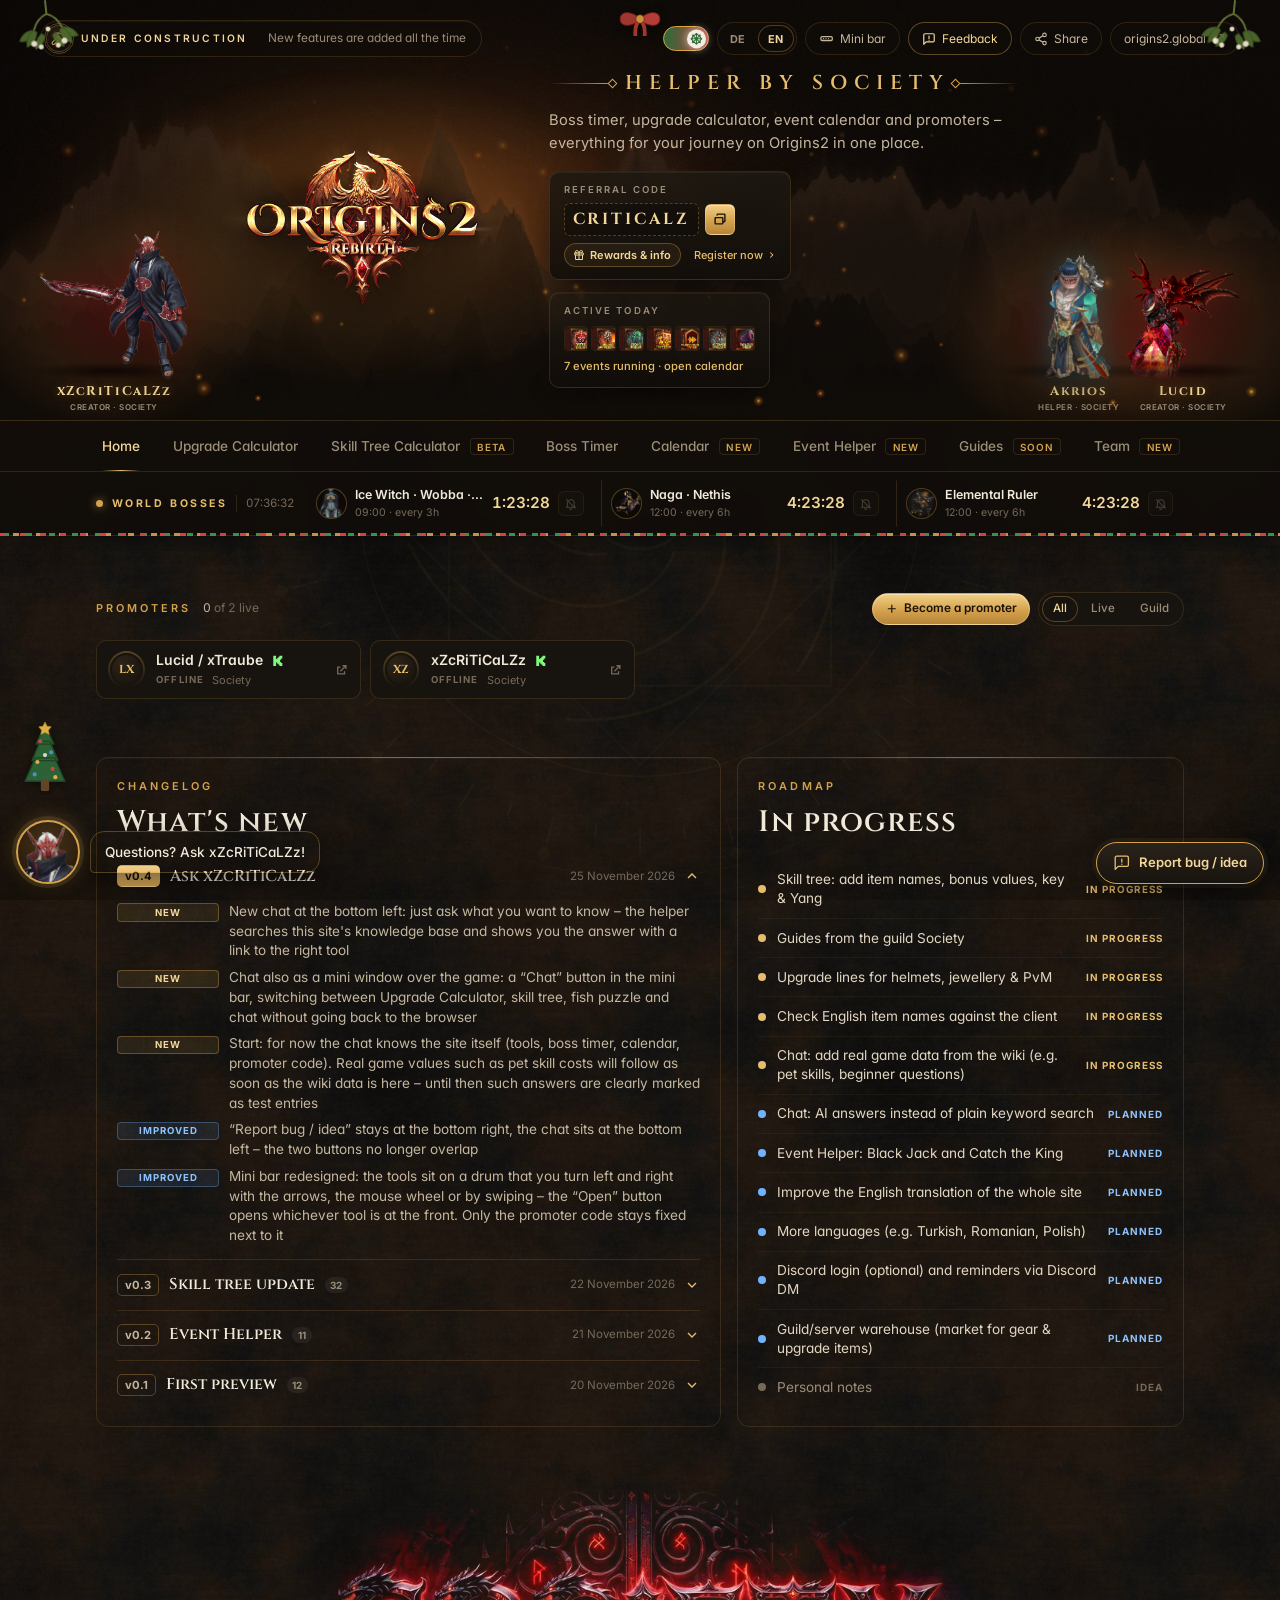
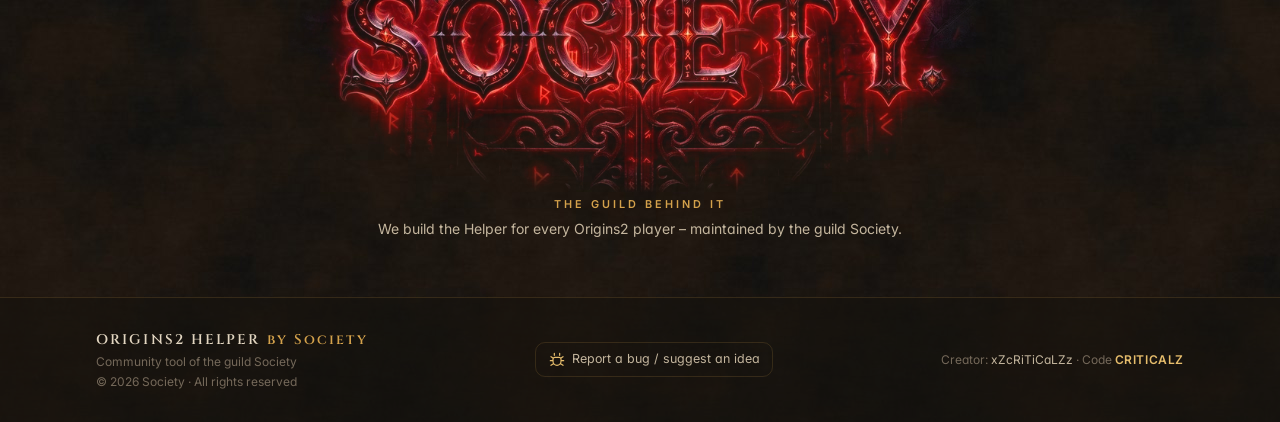
==== commit 978822e6: "Update 25.11.2026 22:58" ====
--- a/index.html
+++ b/index.html
@@ -11,8 +11,8 @@
   <link rel="preconnect" href="https://fonts.gstatic.com" crossorigin>
   <link rel="stylesheet" href="https://fonts.googleapis.com/css2?family=Cinzel:wght@500;600;700&family=Inter:wght@400;500;600;700&display=swap">
 
-  <link rel="stylesheet" href="css/tailwind.css?v=20261125-5">
-  <link rel="stylesheet" href="css/theme.css?v=20261125-5">
+  <link rel="stylesheet" href="css/tailwind.css?v=20261125-6">
+  <link rel="stylesheet" href="css/theme.css?v=20261125-6">
 </head>
 <body class="min-h-screen bg-ink-950 text-parch-100 font-sans antialiased">
 
@@ -715,28 +715,28 @@
 
   <div id="toast" class="toast" role="status" aria-live="polite"></div>
 
-  <script src="js/i18n.js?v=20261125-5"></script>
-  <script src="js/data.js?v=20261125-5"></script>
-  <script src="js/icons-data.js?v=20261125-5"></script>
-  <script src="js/streamers.js?v=20261125-5"></script>
-  <script src="js/referral.js?v=20261125-5"></script>
-  <script src="js/events.js?v=20261125-5"></script>
-  <script src="js/upp.js?v=20261125-5"></script>
-  <script src="js/skill-data.js?v=20261125-5"></script>
-  <script src="js/skilltree.js?v=20261125-5"></script>
-  <script src="js/calendar-data.js?v=20261125-5"></script>
-  <script src="js/calendar.js?v=20261125-5"></script>
-  <script src="js/changelog.js?v=20261125-5"></script>
-  <script src="js/apply.js?v=20261125-5"></script>
-  <script src="js/team.js?v=20261125-5"></script>
-  <script src="js/feedback.js?v=20261125-5"></script>
-  <script src="js/chat-data.js?v=20261125-5"></script>
-  <script src="js/chat.js?v=20261125-5"></script>
-  <script src="js/fish-solver.js?v=20261125-5"></script>
-  <script src="js/fishpuzzle.js?v=20261125-5"></script>
-  <script src="js/runner.js?v=20261125-5"></script>
-  <script src="js/visitors.js?v=20261125-5"></script>
-  <script src="js/season.js?v=20261125-5"></script>
-  <script src="js/app.js?v=20261125-5"></script>
+  <script src="js/i18n.js?v=20261125-6"></script>
+  <script src="js/data.js?v=20261125-6"></script>
+  <script src="js/icons-data.js?v=20261125-6"></script>
+  <script src="js/streamers.js?v=20261125-6"></script>
+  <script src="js/referral.js?v=20261125-6"></script>
+  <script src="js/events.js?v=20261125-6"></script>
+  <script src="js/upp.js?v=20261125-6"></script>
+  <script src="js/skill-data.js?v=20261125-6"></script>
+  <script src="js/skilltree.js?v=20261125-6"></script>
+  <script src="js/calendar-data.js?v=20261125-6"></script>
+  <script src="js/calendar.js?v=20261125-6"></script>
+  <script src="js/changelog.js?v=20261125-6"></script>
+  <script src="js/apply.js?v=20261125-6"></script>
+  <script src="js/team.js?v=20261125-6"></script>
+  <script src="js/feedback.js?v=20261125-6"></script>
+  <script src="js/chat-data.js?v=20261125-6"></script>
+  <script src="js/chat.js?v=20261125-6"></script>
+  <script src="js/fish-solver.js?v=20261125-6"></script>
+  <script src="js/fishpuzzle.js?v=20261125-6"></script>
+  <script src="js/runner.js?v=20261125-6"></script>
+  <script src="js/visitors.js?v=20261125-6"></script>
+  <script src="js/season.js?v=20261125-6"></script>
+  <script src="js/app.js?v=20261125-6"></script>
 </body>
 </html>
--- a/css/theme.css
+++ b/css/theme.css
@@ -1387,7 +1387,7 @@
 #mini-dock { display: flex; align-items: stretch; gap: 6px; height: 100vh; max-height: 72px; max-width: 420px; padding: 5px; box-sizing: border-box; }
 .md-drum { flex: 1; min-width: 0; display: flex; align-items: stretch; gap: 2px; border-radius: 10px;
   border: 1px solid var(--line); background: rgb(17 13 9 / .7); }
-.md-arrow { flex: none; width: 1.8rem; display: grid; place-items: center; border-radius: 9px; border: 0; background: none;
+.md-arrow { flex: none; width: 1.6rem; display: grid; place-items: center; border-radius: 9px; border: 0; background: none;
   color: var(--color-parch-400); cursor: pointer; transition: color .15s, background .15s; }
 .md-arrow:hover { color: var(--color-gold-200); background: rgb(212 162 76 / .1); }
 .md-arrow:focus-visible { outline: 2px solid var(--color-gold-300); outline-offset: -2px; }
@@ -1404,7 +1404,7 @@
 .md-slot.is-front:hover { color: var(--color-gold-300); }
 .md-slot:focus-visible { outline: 2px solid var(--color-gold-300); outline-offset: -3px; border-radius: 8px; }
 .md-slot svg { width: 1.25rem; height: 1.25rem; }
-.md-slot span { font-size: 0.8rem; font-weight: 600; white-space: nowrap; }
+.md-slot span { font-size: 0.76rem; font-weight: 600; white-space: nowrap; }
 @media (prefers-reduced-motion: reduce) { .md-reel { transition: none; } }
 .md-btn { flex: 1; min-width: 0; display: flex; flex-direction: column; align-items: center; justify-content: center; gap: 2px; border-radius: 9px;
   border: 1px solid var(--line); background: rgb(17 13 9 / .7); color: var(--color-parch-300); transition: color .15s, border-color .15s, background .15s; }
@@ -1413,6 +1413,9 @@
 .md-btn svg { width: 1.1rem; height: 1.1rem; }
 .md-btn span { font-size: 0.6rem; font-weight: 600; letter-spacing: .04em; white-space: nowrap; }
 .mini-nav { grid-template-columns: repeat(3, 1fr) auto auto !important; }
+.md-open { flex: none; min-width: 3.1rem; padding: 0 0.3rem; border-color: var(--line-strong); color: var(--color-gold-200); background: linear-gradient(180deg, rgb(212 162 76 / .16), rgb(17 13 9 / .7)); }
+.md-open:hover { background: linear-gradient(180deg, rgb(212 162 76 / .26), rgb(17 13 9 / .7)); }
+.md-open svg { width: 1rem; height: 1rem; }
 .md-ref { flex: none; min-width: 6.8rem; padding: 0 0.6rem; border-color: var(--line-strong); background: linear-gradient(180deg, rgb(212 162 76 / .12), rgb(17 13 9 / .7)); }
 .md-ref span { font-family: var(--font-display); font-weight: 700; letter-spacing: .1em; color: var(--color-gold-200); }
 
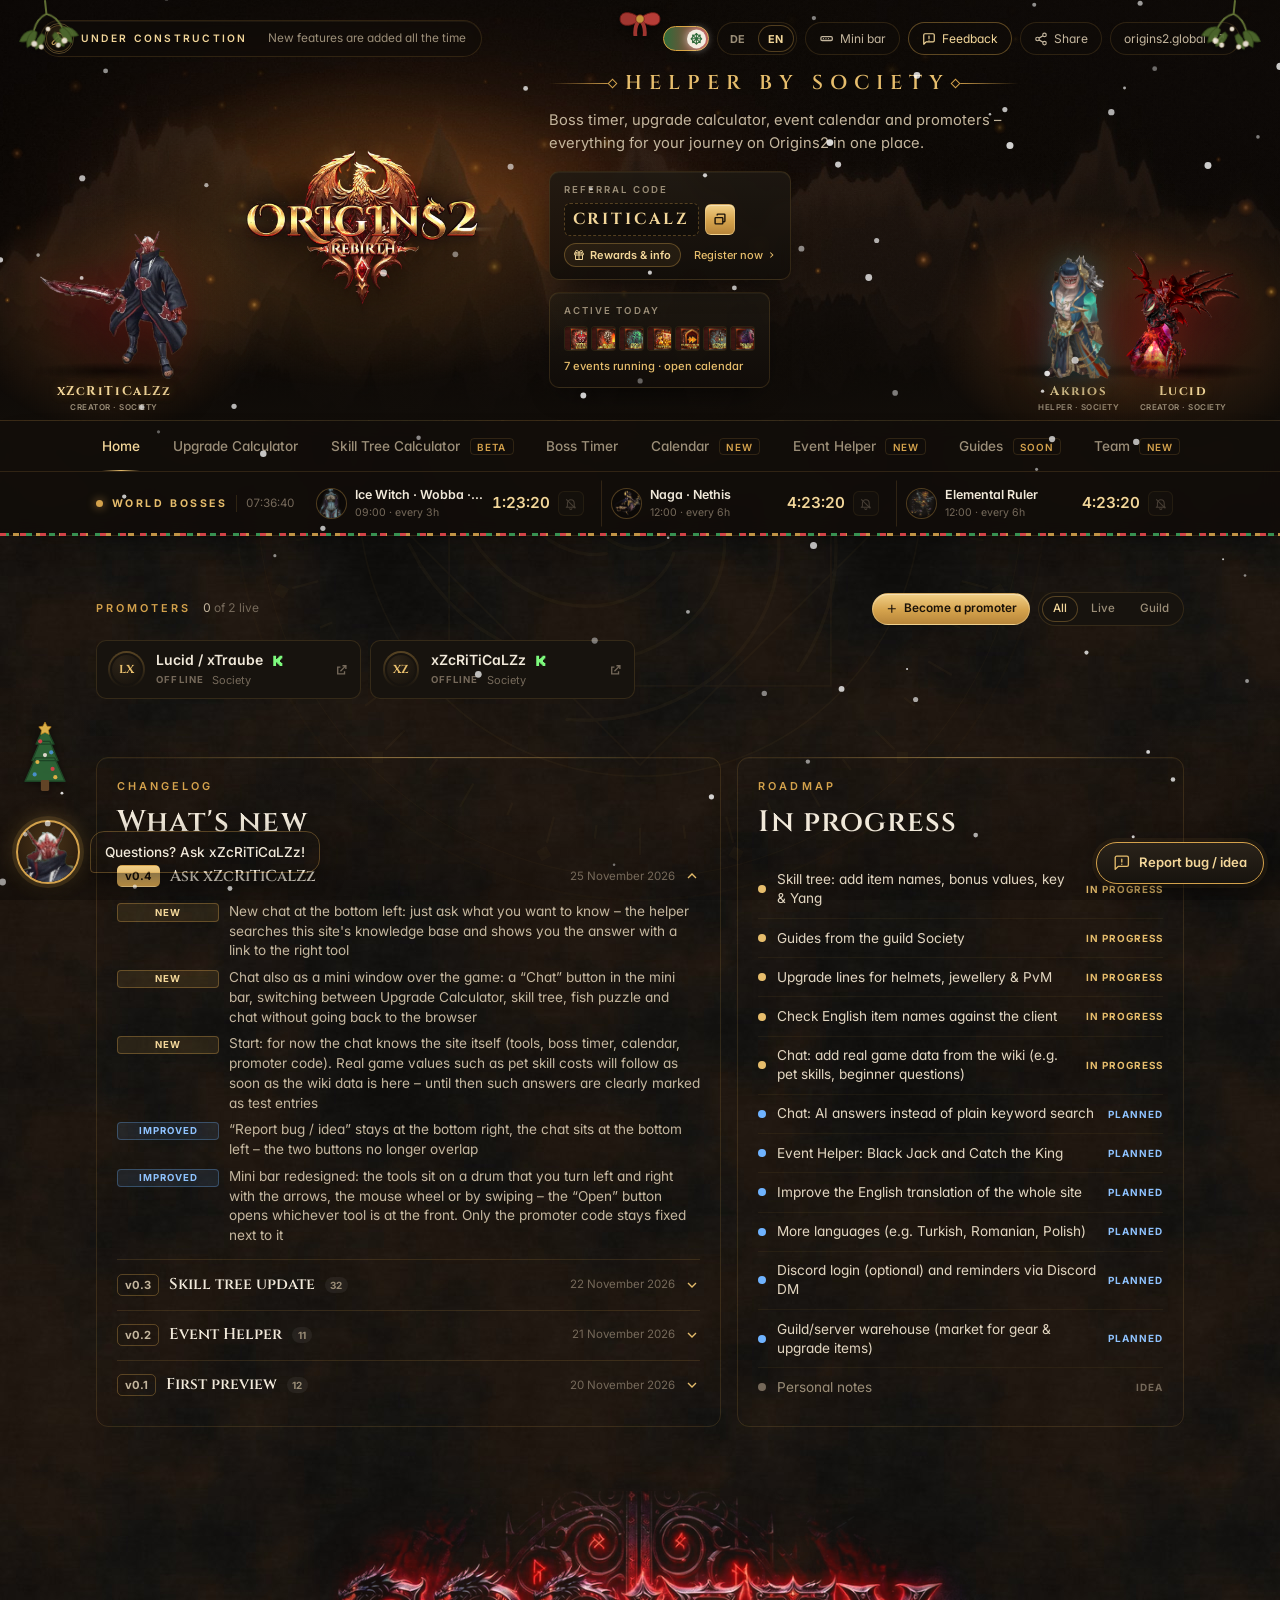
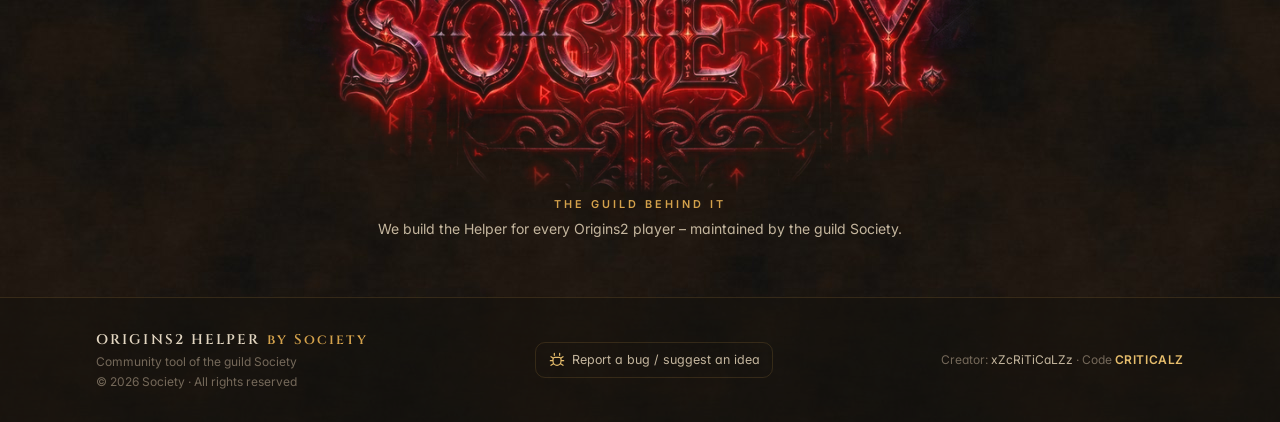
==== commit 606d2074: "Update 25.11.2026 23:16" ====
--- a/index.html
+++ b/index.html
@@ -6,13 +6,32 @@
   <title>Origins2 Helper by Society</title>
   <meta name="description" content="Origins2 Helper by Society – Promoter, Upp-Kalkulator, Boss-Ticker und Eventkalender für Origins2.">
   <meta name="theme-color" content="#110d09">
+  <link rel="canonical" href="https://society-origins2.github.io/origins2-helper/">
+
+  <!-- Tab-Symbol -->
+  <link rel="icon" href="assets/favicon-32.png?v=20261125-7" sizes="32x32" type="image/png">
+  <link rel="icon" href="assets/favicon-16.png?v=20261125-7" sizes="16x16" type="image/png">
+  <link rel="apple-touch-icon" href="assets/apple-touch-icon.png?v=20261125-7">
+
+  <!-- Vorschaukarte in Discord & Co. (absolute Adressen nötig – bei eigener Domain hier anpassen) -->
+  <meta property="og:type" content="website">
+  <meta property="og:site_name" content="Origins2 Helper by Society">
+  <meta property="og:title" content="Origins2 Helper by Society">
+  <meta property="og:description" content="Kostenlose Browser-Tools für Origins2: Upp-Kalkulator, Skilltree, Boss-Timer, Eventkalender, Fischpuzzle und Mini-Fenster über dem Spiel. Deutsch & English.">
+  <meta property="og:url" content="https://society-origins2.github.io/origins2-helper/">
+  <meta property="og:image" content="https://society-origins2.github.io/origins2-helper/assets/vorschau.jpg">
+  <meta property="og:image:width" content="1200">
+  <meta property="og:image:height" content="630">
+  <meta property="og:locale" content="de_DE">
+  <meta property="og:locale:alternate" content="en_US">
+  <meta name="twitter:card" content="summary_large_image">
 
   <link rel="preconnect" href="https://fonts.googleapis.com">
   <link rel="preconnect" href="https://fonts.gstatic.com" crossorigin>
   <link rel="stylesheet" href="https://fonts.googleapis.com/css2?family=Cinzel:wght@500;600;700&family=Inter:wght@400;500;600;700&display=swap">
 
-  <link rel="stylesheet" href="css/tailwind.css?v=20261125-6">
-  <link rel="stylesheet" href="css/theme.css?v=20261125-6">
+  <link rel="stylesheet" href="css/tailwind.css?v=20261125-7">
+  <link rel="stylesheet" href="css/theme.css?v=20261125-7">
 </head>
 <body class="min-h-screen bg-ink-950 text-parch-100 font-sans antialiased">
 
@@ -75,7 +94,7 @@
           <svg viewBox="0 0 24 24" fill="currentColor" aria-hidden="true"><path d="M20.3 4.4A19.6 19.6 0 0 0 15.4 3l-.6 1.3a18 18 0 0 0-5.6 0L8.6 3a19.5 19.5 0 0 0-4.9 1.4C.6 9 0 13.6.3 18.1A19.8 19.8 0 0 0 6.3 21l1.3-2a12.6 12.6 0 0 1-2-1l.5-.4a14 14 0 0 0 11.8 0l.5.4c-.6.4-1.3.7-2 1l1.3 2a19.7 19.7 0 0 0 6-3c.4-5.2-.7-9.8-3.4-13.6ZM8.7 15.3c-1.2 0-2.1-1-2.1-2.3s.9-2.3 2.1-2.3 2.2 1 2.1 2.3c0 1.3-.9 2.3-2.1 2.3Zm6.6 0c-1.2 0-2.1-1-2.1-2.3s.9-2.3 2.1-2.3 2.2 1 2.1 2.3c0 1.3-.9 2.3-2.1 2.3Z"/></svg>
           <span data-i18n="creator.discord">Auf Discord schreiben</span>
         </span>
-        <img src="assets/creator.png" alt="Charakter von xZcRiTiCaLZz">
+        <img src="assets/creator.webp" alt="Charakter von xZcRiTiCaLZz">
         <span class="hc-cap"><span class="hc-name">xZcRiTiCaLZz</span><span class="hc-role" data-i18n="creator.role">Creator · Society</span></span>
       </a>
       </div>
@@ -94,7 +113,7 @@
       <div class="hero-grid">
         <div class="hero-logo-wrap">
           <a href="https://origins2.global" class="hero-logo-link" data-i18n-attr="title:hero.logoLink;aria-label:hero.logoLink" title="Zur Origins2-Webseite">
-            <img src="assets/origins2-logo.png" alt="Origins2 Rebirth" class="hero-logo" data-fallback="origins2">
+            <img src="assets/origins2-logo.webp" alt="Origins2 Rebirth" class="hero-logo" data-fallback="origins2">
           </a>
         </div>
 
@@ -715,28 +734,28 @@
 
   <div id="toast" class="toast" role="status" aria-live="polite"></div>
 
-  <script src="js/i18n.js?v=20261125-6"></script>
-  <script src="js/data.js?v=20261125-6"></script>
-  <script src="js/icons-data.js?v=20261125-6"></script>
-  <script src="js/streamers.js?v=20261125-6"></script>
-  <script src="js/referral.js?v=20261125-6"></script>
-  <script src="js/events.js?v=20261125-6"></script>
-  <script src="js/upp.js?v=20261125-6"></script>
-  <script src="js/skill-data.js?v=20261125-6"></script>
-  <script src="js/skilltree.js?v=20261125-6"></script>
-  <script src="js/calendar-data.js?v=20261125-6"></script>
-  <script src="js/calendar.js?v=20261125-6"></script>
-  <script src="js/changelog.js?v=20261125-6"></script>
-  <script src="js/apply.js?v=20261125-6"></script>
-  <script src="js/team.js?v=20261125-6"></script>
-  <script src="js/feedback.js?v=20261125-6"></script>
-  <script src="js/chat-data.js?v=20261125-6"></script>
-  <script src="js/chat.js?v=20261125-6"></script>
-  <script src="js/fish-solver.js?v=20261125-6"></script>
-  <script src="js/fishpuzzle.js?v=20261125-6"></script>
-  <script src="js/runner.js?v=20261125-6"></script>
-  <script src="js/visitors.js?v=20261125-6"></script>
-  <script src="js/season.js?v=20261125-6"></script>
-  <script src="js/app.js?v=20261125-6"></script>
+  <script src="js/i18n.js?v=20261125-7"></script>
+  <script src="js/data.js?v=20261125-7"></script>
+  <script src="js/icons-data.js?v=20261125-7"></script>
+  <script src="js/streamers.js?v=20261125-7"></script>
+  <script src="js/referral.js?v=20261125-7"></script>
+  <script src="js/events.js?v=20261125-7"></script>
+  <script src="js/upp.js?v=20261125-7"></script>
+  <script src="js/skill-data.js?v=20261125-7"></script>
+  <script src="js/skilltree.js?v=20261125-7"></script>
+  <script src="js/calendar-data.js?v=20261125-7"></script>
+  <script src="js/calendar.js?v=20261125-7"></script>
+  <script src="js/changelog.js?v=20261125-7"></script>
+  <script src="js/apply.js?v=20261125-7"></script>
+  <script src="js/team.js?v=20261125-7"></script>
+  <script src="js/feedback.js?v=20261125-7"></script>
+  <script src="js/chat-data.js?v=20261125-7"></script>
+  <script src="js/chat.js?v=20261125-7"></script>
+  <script src="js/fish-solver.js?v=20261125-7"></script>
+  <script src="js/fishpuzzle.js?v=20261125-7"></script>
+  <script src="js/runner.js?v=20261125-7"></script>
+  <script src="js/visitors.js?v=20261125-7"></script>
+  <script src="js/season.js?v=20261125-7"></script>
+  <script src="js/app.js?v=20261125-7"></script>
 </body>
 </html>
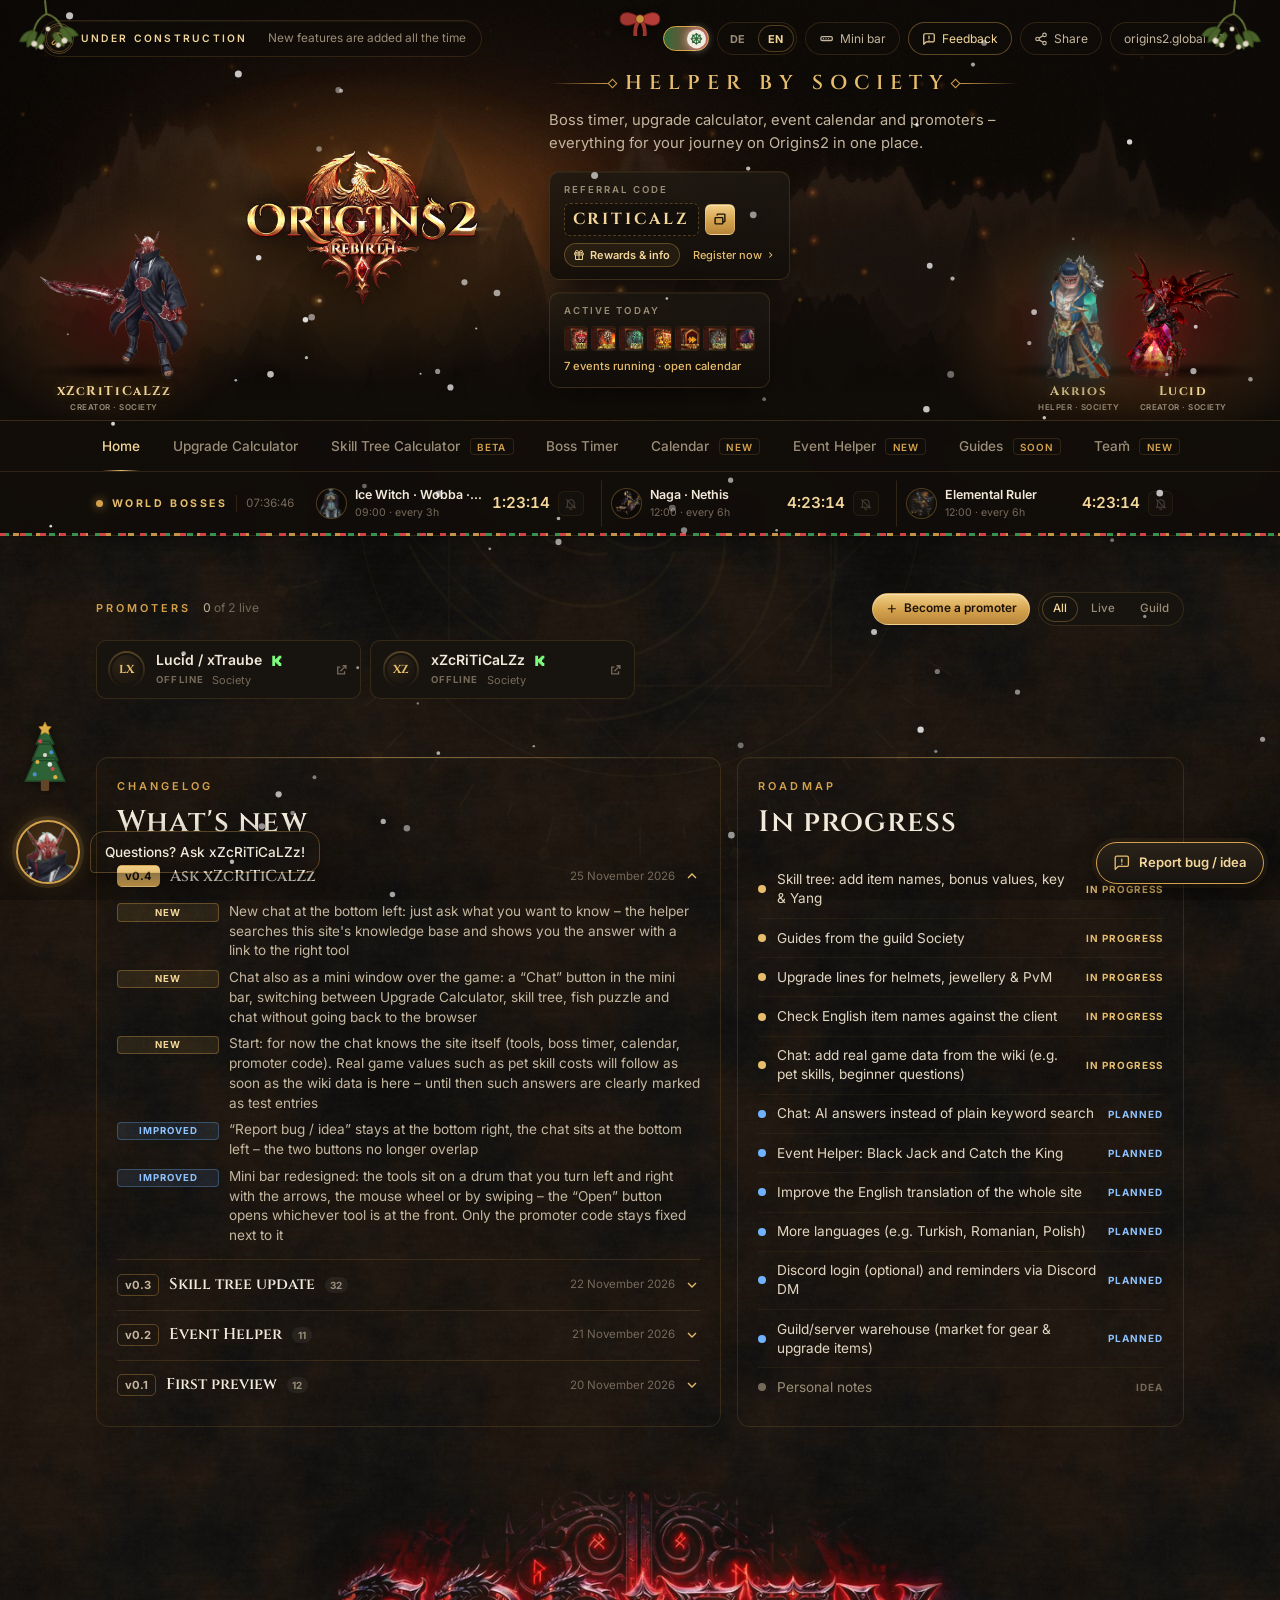
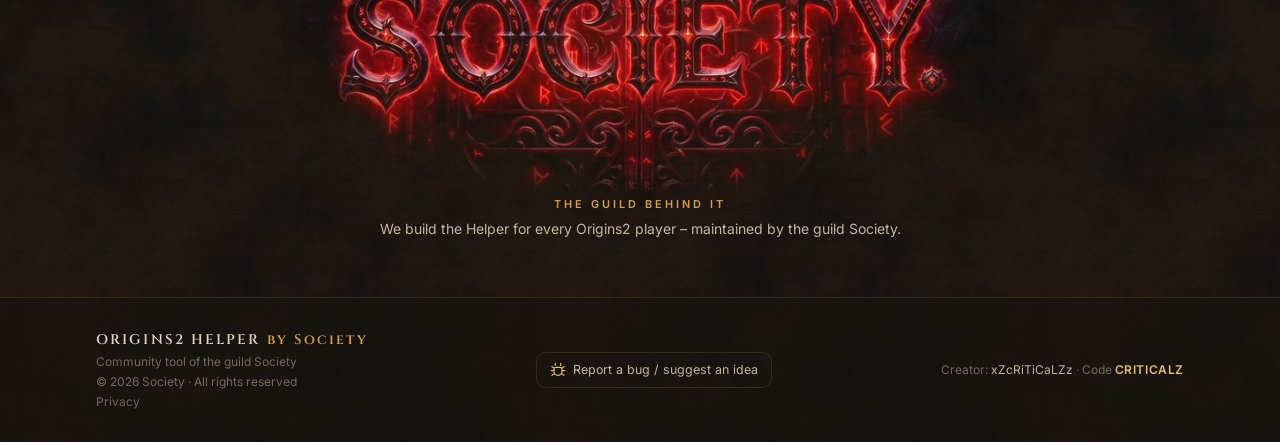
==== commit ed2f73aa: "Update 25.11.2026 23:57" ====
--- a/index.html
+++ b/index.html
@@ -9,9 +9,9 @@
   <link rel="canonical" href="https://society-origins2.github.io/origins2-helper/">
 
   <!-- Tab-Symbol -->
-  <link rel="icon" href="assets/favicon-32.png?v=20261125-7" sizes="32x32" type="image/png">
-  <link rel="icon" href="assets/favicon-16.png?v=20261125-7" sizes="16x16" type="image/png">
-  <link rel="apple-touch-icon" href="assets/apple-touch-icon.png?v=20261125-7">
+  <link rel="icon" href="assets/favicon-32.png?v=20261125-8" sizes="32x32" type="image/png">
+  <link rel="icon" href="assets/favicon-16.png?v=20261125-8" sizes="16x16" type="image/png">
+  <link rel="apple-touch-icon" href="assets/apple-touch-icon.png?v=20261125-8">
 
   <!-- Vorschaukarte in Discord & Co. (absolute Adressen nötig – bei eigener Domain hier anpassen) -->
   <meta property="og:type" content="website">
@@ -26,12 +26,10 @@
   <meta property="og:locale:alternate" content="en_US">
   <meta name="twitter:card" content="summary_large_image">
 
-  <link rel="preconnect" href="https://fonts.googleapis.com">
-  <link rel="preconnect" href="https://fonts.gstatic.com" crossorigin>
-  <link rel="stylesheet" href="https://fonts.googleapis.com/css2?family=Cinzel:wght@500;600;700&family=Inter:wght@400;500;600;700&display=swap">
-
-  <link rel="stylesheet" href="css/tailwind.css?v=20261125-7">
-  <link rel="stylesheet" href="css/theme.css?v=20261125-7">
+  <link rel="stylesheet" href="css/fonts.css?v=20261125-8">
+
+  <link rel="stylesheet" href="css/tailwind.css?v=20261125-8">
+  <link rel="stylesheet" href="css/theme.css?v=20261125-8">
 </head>
 <body class="min-h-screen bg-ink-950 text-parch-100 font-sans antialiased">
 
@@ -492,6 +490,7 @@
         <p class="font-display text-sm font-semibold tracking-[0.15em] text-parch-200">ORIGINS2 HELPER <span class="text-gold-400">by Society</span></p>
         <p class="mt-1 text-xs text-parch-500" data-i18n="footer.tool">Community-Tool der Gilde Society</p>
         <p class="mt-1 text-xs text-parch-500" data-i18n="footer.rights">© 2026 Society · Alle Rechte vorbehalten</p>
+        <p class="mt-1 text-xs"><a href="datenschutz/" class="text-parch-500 underline decoration-dotted underline-offset-2 hover:text-gold-300" data-i18n="footer.privacy">Datenschutz</a></p>
         <p id="visitor-count" class="visitor-count mt-2" hidden><svg viewBox="0 0 24 24" fill="none" stroke="currentColor" stroke-width="1.8" aria-hidden="true"><path d="M2 12s3.6-7 10-7 10 7 10 7-3.6 7-10 7S2 12 2 12Z"/><circle cx="12" cy="12" r="3"/></svg><b>0</b> <span data-i18n="visitors.label">Besucher bisher</span></p>
       </div>
       <button type="button" class="fb-footer-btn" data-open-feedback>
@@ -725,7 +724,7 @@
       <button type="button" id="chat-close" class="chat-x" data-i18n-attr="aria-label:chat.close"><svg viewBox="0 0 16 16" aria-hidden="true"><path d="M3 3l10 10M13 3L3 13"/></svg></button>
     </header>
     <div id="chat-log" class="chat-log" role="log" aria-live="polite"></div>
-    <p class="chat-note" data-i18n="chat.note">Antworten stammen aus der Wissensbasis dieser Seite und können Fehler enthalten.</p>
+    <p class="chat-note">Antworten stammen aus der Wissensbasis dieser Seite und können Fehler enthalten.</p>
     <form id="chat-form" class="chat-form" autocomplete="off">
       <input id="chat-input" class="field-input text" type="text" maxlength="300" data-i18n-attr="placeholder:chat.placeholder;aria-label:chat.inputLabel">
       <button type="submit" id="chat-send" class="btn-gold chat-send" data-i18n-attr="aria-label:chat.send"><svg viewBox="0 0 20 20" aria-hidden="true"><path d="M3 10 17 3l-4 14-3-6z"/></svg></button>
@@ -734,28 +733,28 @@
 
   <div id="toast" class="toast" role="status" aria-live="polite"></div>
 
-  <script src="js/i18n.js?v=20261125-7"></script>
-  <script src="js/data.js?v=20261125-7"></script>
-  <script src="js/icons-data.js?v=20261125-7"></script>
-  <script src="js/streamers.js?v=20261125-7"></script>
-  <script src="js/referral.js?v=20261125-7"></script>
-  <script src="js/events.js?v=20261125-7"></script>
-  <script src="js/upp.js?v=20261125-7"></script>
-  <script src="js/skill-data.js?v=20261125-7"></script>
-  <script src="js/skilltree.js?v=20261125-7"></script>
-  <script src="js/calendar-data.js?v=20261125-7"></script>
-  <script src="js/calendar.js?v=20261125-7"></script>
-  <script src="js/changelog.js?v=20261125-7"></script>
-  <script src="js/apply.js?v=20261125-7"></script>
-  <script src="js/team.js?v=20261125-7"></script>
-  <script src="js/feedback.js?v=20261125-7"></script>
-  <script src="js/chat-data.js?v=20261125-7"></script>
-  <script src="js/chat.js?v=20261125-7"></script>
-  <script src="js/fish-solver.js?v=20261125-7"></script>
-  <script src="js/fishpuzzle.js?v=20261125-7"></script>
-  <script src="js/runner.js?v=20261125-7"></script>
-  <script src="js/visitors.js?v=20261125-7"></script>
-  <script src="js/season.js?v=20261125-7"></script>
-  <script src="js/app.js?v=20261125-7"></script>
+  <script src="js/i18n.js?v=20261125-8"></script>
+  <script src="js/data.js?v=20261125-8"></script>
+  <script src="js/icons-data.js?v=20261125-8"></script>
+  <script src="js/streamers.js?v=20261125-8"></script>
+  <script src="js/referral.js?v=20261125-8"></script>
+  <script src="js/events.js?v=20261125-8"></script>
+  <script src="js/upp.js?v=20261125-8"></script>
+  <script src="js/skill-data.js?v=20261125-8"></script>
+  <script src="js/skilltree.js?v=20261125-8"></script>
+  <script src="js/calendar-data.js?v=20261125-8"></script>
+  <script src="js/calendar.js?v=20261125-8"></script>
+  <script src="js/changelog.js?v=20261125-8"></script>
+  <script src="js/apply.js?v=20261125-8"></script>
+  <script src="js/team.js?v=20261125-8"></script>
+  <script src="js/feedback.js?v=20261125-8"></script>
+  <script src="js/chat-data.js?v=20261125-8"></script>
+  <script src="js/chat.js?v=20261125-8"></script>
+  <script src="js/fish-solver.js?v=20261125-8"></script>
+  <script src="js/fishpuzzle.js?v=20261125-8"></script>
+  <script src="js/runner.js?v=20261125-8"></script>
+  <script src="js/visitors.js?v=20261125-8"></script>
+  <script src="js/season.js?v=20261125-8"></script>
+  <script src="js/app.js?v=20261125-8"></script>
 </body>
 </html>
--- a/css/fonts.css
+++ b/css/fonts.css
@@ -0,0 +1,49 @@
+/* =====================================================================
+   SCHRIFTARTEN – liegen bei uns im Ordner assets/fonts/
+   ---------------------------------------------------------------------
+   Früher kamen Cinzel und Inter direkt von Google. Dabei ging die
+   IP-Adresse jedes Besuchers an Google. Jetzt liefern wir sie selbst
+   aus: gleiche Schrift, nichts geht nach außen, lädt schneller.
+
+   Beides sind „variable" Schriften: EINE Datei deckt alle Stärken ab.
+   latin-ext wird vom Browser nur geladen, wenn ein Zeichen daraus
+   wirklich vorkommt (z. B. rumänisch ș, türkisch ğ).
+
+   Lizenz: SIL Open Font License 1.1 (beide erlauben das Mitliefern).
+   Dateien stammen aus der Google-Fonts-Auslieferung (Cinzel v26,
+   Inter v20); zum Aktualisieren einfach neu herunterladen und ersetzen.
+   ===================================================================== */
+
+@font-face {
+  font-family: 'Cinzel';
+  font-style: normal;
+  font-weight: 400 900;
+  font-display: swap;
+  src: url('../assets/fonts/cinzel-latin-ext.woff2') format('woff2');
+  unicode-range: U+0100-02BA, U+02BD-02C5, U+02C7-02CC, U+02CE-02D7, U+02DD-02FF, U+0304, U+0308, U+0329, U+1D00-1DBF, U+1E00-1E9F, U+1EF2-1EFF, U+2020, U+20A0-20AB, U+20AD-20C4, U+2113, U+2C60-2C7F, U+A720-A7FF;
+}
+@font-face {
+  font-family: 'Cinzel';
+  font-style: normal;
+  font-weight: 400 900;
+  font-display: swap;
+  src: url('../assets/fonts/cinzel-latin.woff2') format('woff2');
+  unicode-range: U+0000-00FF, U+0131, U+0152-0153, U+02BB-02BC, U+02C6, U+02DA, U+02DC, U+0304, U+0308, U+0329, U+2000-206F, U+20AC, U+2122, U+2191, U+2193, U+2212, U+2215, U+FEFF, U+FFFD;
+}
+
+@font-face {
+  font-family: 'Inter';
+  font-style: normal;
+  font-weight: 100 900;
+  font-display: swap;
+  src: url('../assets/fonts/inter-latin-ext.woff2') format('woff2');
+  unicode-range: U+0100-02BA, U+02BD-02C5, U+02C7-02CC, U+02CE-02D7, U+02DD-02FF, U+0304, U+0308, U+0329, U+1D00-1DBF, U+1E00-1E9F, U+1EF2-1EFF, U+2020, U+20A0-20AB, U+20AD-20C4, U+2113, U+2C60-2C7F, U+A720-A7FF;
+}
+@font-face {
+  font-family: 'Inter';
+  font-style: normal;
+  font-weight: 100 900;
+  font-display: swap;
+  src: url('../assets/fonts/inter-latin.woff2') format('woff2');
+  unicode-range: U+0000-00FF, U+0131, U+0152-0153, U+02BB-02BC, U+02C6, U+02DA, U+02DC, U+0304, U+0308, U+0329, U+2000-206F, U+20AC, U+2122, U+2191, U+2193, U+2212, U+2215, U+FEFF, U+FFFD;
+}
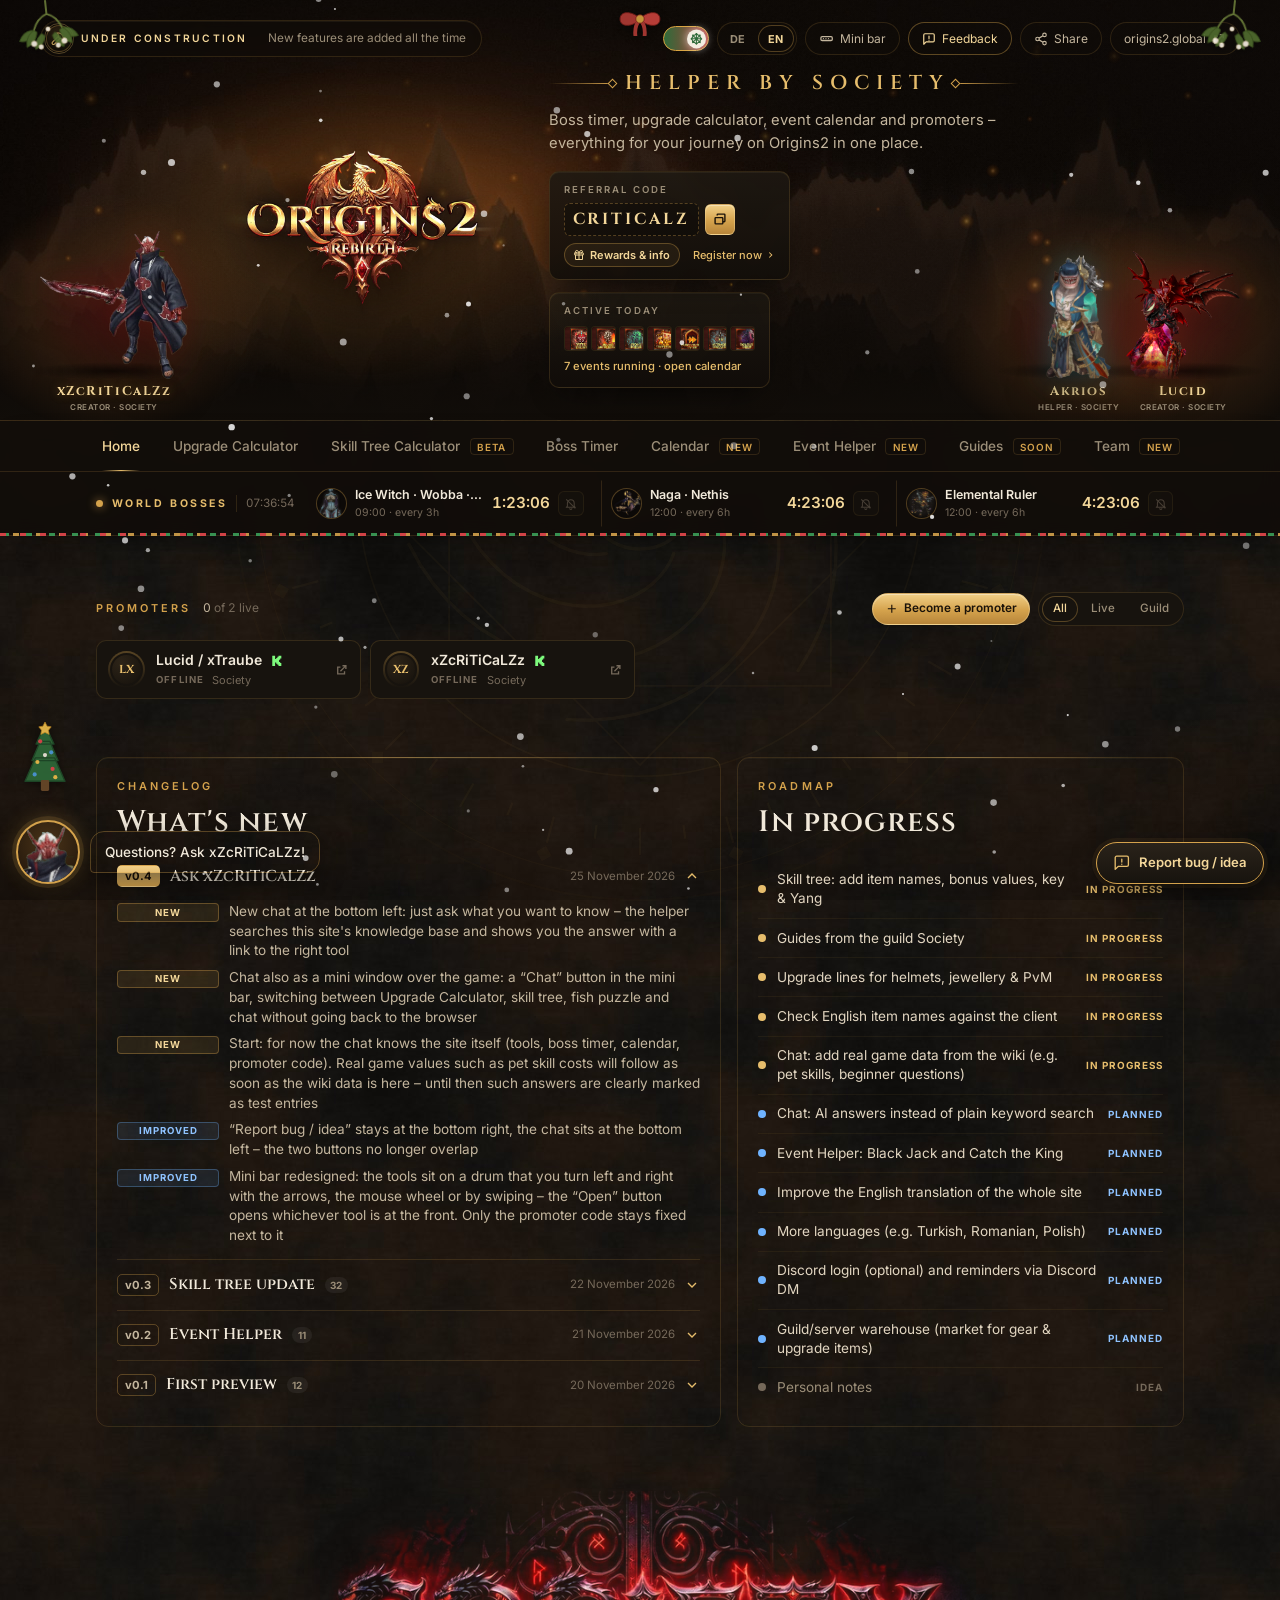
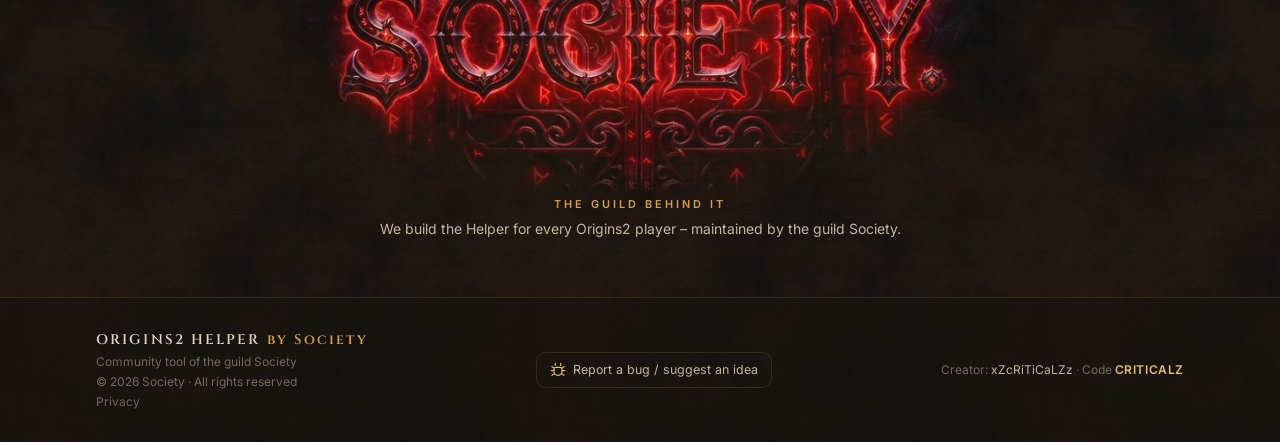
==== commit c15af592: "Update 26.11.2026  0:13" ====
--- a/index.html
+++ b/index.html
@@ -9,9 +9,9 @@
   <link rel="canonical" href="https://society-origins2.github.io/origins2-helper/">
 
   <!-- Tab-Symbol -->
-  <link rel="icon" href="assets/favicon-32.png?v=20261125-8" sizes="32x32" type="image/png">
-  <link rel="icon" href="assets/favicon-16.png?v=20261125-8" sizes="16x16" type="image/png">
-  <link rel="apple-touch-icon" href="assets/apple-touch-icon.png?v=20261125-8">
+  <link rel="icon" href="assets/favicon-32.png?v=20261126-1" sizes="32x32" type="image/png">
+  <link rel="icon" href="assets/favicon-16.png?v=20261126-1" sizes="16x16" type="image/png">
+  <link rel="apple-touch-icon" href="assets/apple-touch-icon.png?v=20261126-1">
 
   <!-- Vorschaukarte in Discord & Co. (absolute Adressen nötig – bei eigener Domain hier anpassen) -->
   <meta property="og:type" content="website">
@@ -26,10 +26,10 @@
   <meta property="og:locale:alternate" content="en_US">
   <meta name="twitter:card" content="summary_large_image">
 
-  <link rel="stylesheet" href="css/fonts.css?v=20261125-8">
-
-  <link rel="stylesheet" href="css/tailwind.css?v=20261125-8">
-  <link rel="stylesheet" href="css/theme.css?v=20261125-8">
+  <link rel="stylesheet" href="css/fonts.css?v=20261126-1">
+
+  <link rel="stylesheet" href="css/tailwind.css?v=20261126-1">
+  <link rel="stylesheet" href="css/theme.css?v=20261126-1">
 </head>
 <body class="min-h-screen bg-ink-950 text-parch-100 font-sans antialiased">
 
@@ -325,6 +325,7 @@
 
         <!-- Ergebnis -->
         <div id="upp-result" class="mt-4"></div>
+        <p class="data-stand" data-stand hidden></p>
       </section>
     </div>
 
@@ -391,6 +392,7 @@
             </ul>
           </div>
           <div id="st-result" class="st-result panel"></div>
+          <p class="data-stand" data-stand hidden></p>
         </div>
       </section>
     </div>
@@ -733,28 +735,28 @@
 
   <div id="toast" class="toast" role="status" aria-live="polite"></div>
 
-  <script src="js/i18n.js?v=20261125-8"></script>
-  <script src="js/data.js?v=20261125-8"></script>
-  <script src="js/icons-data.js?v=20261125-8"></script>
-  <script src="js/streamers.js?v=20261125-8"></script>
-  <script src="js/referral.js?v=20261125-8"></script>
-  <script src="js/events.js?v=20261125-8"></script>
-  <script src="js/upp.js?v=20261125-8"></script>
-  <script src="js/skill-data.js?v=20261125-8"></script>
-  <script src="js/skilltree.js?v=20261125-8"></script>
-  <script src="js/calendar-data.js?v=20261125-8"></script>
-  <script src="js/calendar.js?v=20261125-8"></script>
-  <script src="js/changelog.js?v=20261125-8"></script>
-  <script src="js/apply.js?v=20261125-8"></script>
-  <script src="js/team.js?v=20261125-8"></script>
-  <script src="js/feedback.js?v=20261125-8"></script>
-  <script src="js/chat-data.js?v=20261125-8"></script>
-  <script src="js/chat.js?v=20261125-8"></script>
-  <script src="js/fish-solver.js?v=20261125-8"></script>
-  <script src="js/fishpuzzle.js?v=20261125-8"></script>
-  <script src="js/runner.js?v=20261125-8"></script>
-  <script src="js/visitors.js?v=20261125-8"></script>
-  <script src="js/season.js?v=20261125-8"></script>
-  <script src="js/app.js?v=20261125-8"></script>
+  <script src="js/i18n.js?v=20261126-1"></script>
+  <script src="js/data.js?v=20261126-1"></script>
+  <script src="js/icons-data.js?v=20261126-1"></script>
+  <script src="js/streamers.js?v=20261126-1"></script>
+  <script src="js/referral.js?v=20261126-1"></script>
+  <script src="js/events.js?v=20261126-1"></script>
+  <script src="js/upp.js?v=20261126-1"></script>
+  <script src="js/skill-data.js?v=20261126-1"></script>
+  <script src="js/skilltree.js?v=20261126-1"></script>
+  <script src="js/calendar-data.js?v=20261126-1"></script>
+  <script src="js/calendar.js?v=20261126-1"></script>
+  <script src="js/changelog.js?v=20261126-1"></script>
+  <script src="js/apply.js?v=20261126-1"></script>
+  <script src="js/team.js?v=20261126-1"></script>
+  <script src="js/feedback.js?v=20261126-1"></script>
+  <script src="js/chat-data.js?v=20261126-1"></script>
+  <script src="js/chat.js?v=20261126-1"></script>
+  <script src="js/fish-solver.js?v=20261126-1"></script>
+  <script src="js/fishpuzzle.js?v=20261126-1"></script>
+  <script src="js/runner.js?v=20261126-1"></script>
+  <script src="js/visitors.js?v=20261126-1"></script>
+  <script src="js/season.js?v=20261126-1"></script>
+  <script src="js/app.js?v=20261126-1"></script>
 </body>
 </html>
--- a/css/theme.css
+++ b/css/theme.css
@@ -1380,6 +1380,11 @@
 .mini-boss-btn.is-on { color: var(--color-gold-200); background: var(--color-ink-700); box-shadow: inset 0 0 0 1px var(--line-strong); }
 .bm-empty { align-self: center; padding: 0 0.6rem; font-size: 0.78rem; color: var(--color-parch-400); }
 
+/* Datenstand-Hinweis unter den Rechnern (js/app.js, Datum in js/data.js) */
+.data-stand { margin-top: 0.8rem; font-size: 0.74rem; color: var(--color-parch-500); }
+.data-stand[hidden] { display: none; }
+.is-mini .data-stand { display: none !important; }
+
 /* Mini-Leiste („Fernbedienung“) – Werkzeuge auf einer drehbaren Walze, Promoter-Code fest daneben */
 .is-mini-dock body::before { display: none; }
 .is-mini-dock body { overflow: hidden; }
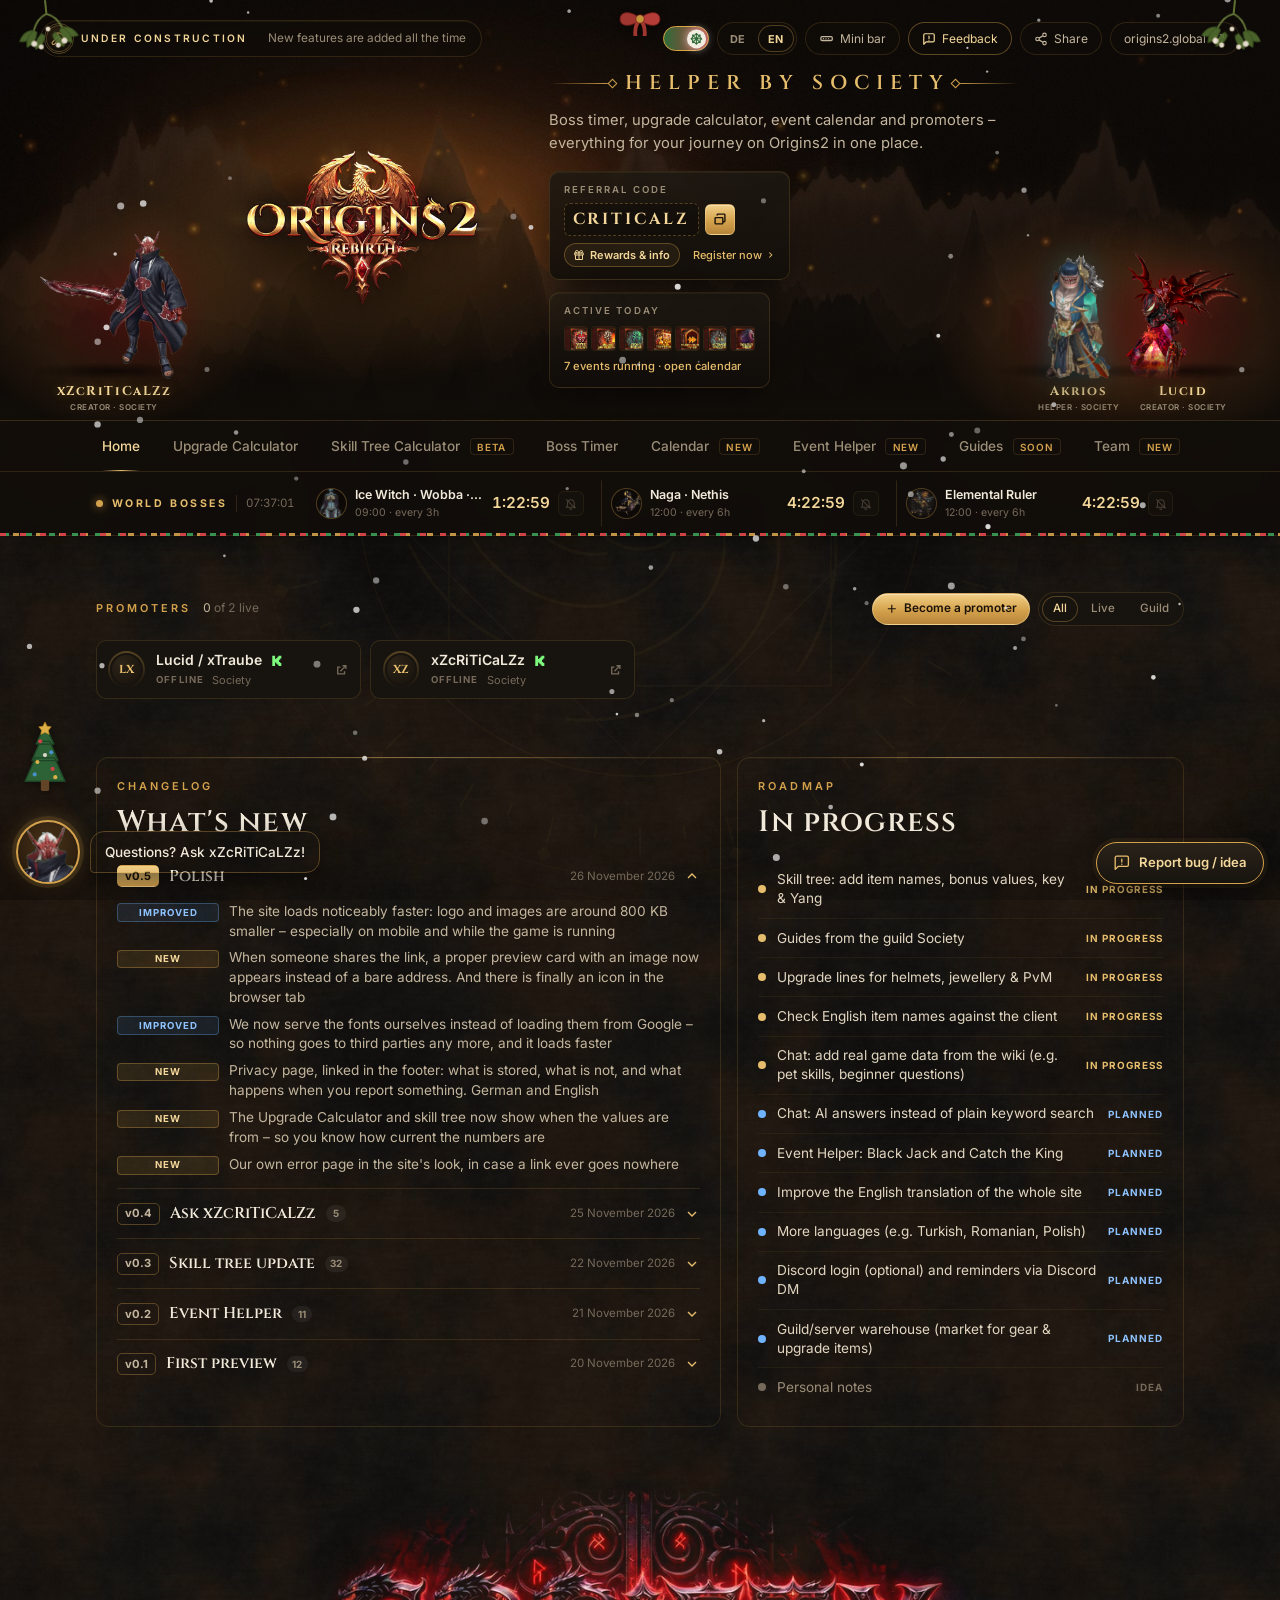
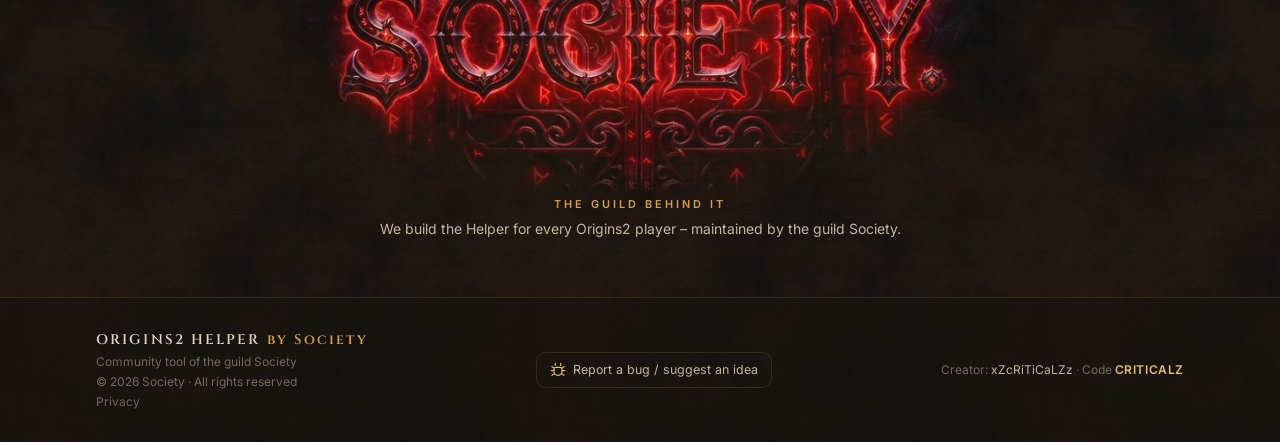
==== commit a0ef0bfa: "Update 26.11.2026  0:20" ====
--- a/index.html
+++ b/index.html
@@ -9,9 +9,9 @@
   <link rel="canonical" href="https://society-origins2.github.io/origins2-helper/">
 
   <!-- Tab-Symbol -->
-  <link rel="icon" href="assets/favicon-32.png?v=20261126-1" sizes="32x32" type="image/png">
-  <link rel="icon" href="assets/favicon-16.png?v=20261126-1" sizes="16x16" type="image/png">
-  <link rel="apple-touch-icon" href="assets/apple-touch-icon.png?v=20261126-1">
+  <link rel="icon" href="assets/favicon-32.png?v=20261126-2" sizes="32x32" type="image/png">
+  <link rel="icon" href="assets/favicon-16.png?v=20261126-2" sizes="16x16" type="image/png">
+  <link rel="apple-touch-icon" href="assets/apple-touch-icon.png?v=20261126-2">
 
   <!-- Vorschaukarte in Discord & Co. (absolute Adressen nötig – bei eigener Domain hier anpassen) -->
   <meta property="og:type" content="website">
@@ -26,10 +26,10 @@
   <meta property="og:locale:alternate" content="en_US">
   <meta name="twitter:card" content="summary_large_image">
 
-  <link rel="stylesheet" href="css/fonts.css?v=20261126-1">
-
-  <link rel="stylesheet" href="css/tailwind.css?v=20261126-1">
-  <link rel="stylesheet" href="css/theme.css?v=20261126-1">
+  <link rel="stylesheet" href="css/fonts.css?v=20261126-2">
+
+  <link rel="stylesheet" href="css/tailwind.css?v=20261126-2">
+  <link rel="stylesheet" href="css/theme.css?v=20261126-2">
 </head>
 <body class="min-h-screen bg-ink-950 text-parch-100 font-sans antialiased">
 
@@ -735,28 +735,28 @@
 
   <div id="toast" class="toast" role="status" aria-live="polite"></div>
 
-  <script src="js/i18n.js?v=20261126-1"></script>
-  <script src="js/data.js?v=20261126-1"></script>
-  <script src="js/icons-data.js?v=20261126-1"></script>
-  <script src="js/streamers.js?v=20261126-1"></script>
-  <script src="js/referral.js?v=20261126-1"></script>
-  <script src="js/events.js?v=20261126-1"></script>
-  <script src="js/upp.js?v=20261126-1"></script>
-  <script src="js/skill-data.js?v=20261126-1"></script>
-  <script src="js/skilltree.js?v=20261126-1"></script>
-  <script src="js/calendar-data.js?v=20261126-1"></script>
-  <script src="js/calendar.js?v=20261126-1"></script>
-  <script src="js/changelog.js?v=20261126-1"></script>
-  <script src="js/apply.js?v=20261126-1"></script>
-  <script src="js/team.js?v=20261126-1"></script>
-  <script src="js/feedback.js?v=20261126-1"></script>
-  <script src="js/chat-data.js?v=20261126-1"></script>
-  <script src="js/chat.js?v=20261126-1"></script>
-  <script src="js/fish-solver.js?v=20261126-1"></script>
-  <script src="js/fishpuzzle.js?v=20261126-1"></script>
-  <script src="js/runner.js?v=20261126-1"></script>
-  <script src="js/visitors.js?v=20261126-1"></script>
-  <script src="js/season.js?v=20261126-1"></script>
-  <script src="js/app.js?v=20261126-1"></script>
+  <script src="js/i18n.js?v=20261126-2"></script>
+  <script src="js/data.js?v=20261126-2"></script>
+  <script src="js/icons-data.js?v=20261126-2"></script>
+  <script src="js/streamers.js?v=20261126-2"></script>
+  <script src="js/referral.js?v=20261126-2"></script>
+  <script src="js/events.js?v=20261126-2"></script>
+  <script src="js/upp.js?v=20261126-2"></script>
+  <script src="js/skill-data.js?v=20261126-2"></script>
+  <script src="js/skilltree.js?v=20261126-2"></script>
+  <script src="js/calendar-data.js?v=20261126-2"></script>
+  <script src="js/calendar.js?v=20261126-2"></script>
+  <script src="js/changelog.js?v=20261126-2"></script>
+  <script src="js/apply.js?v=20261126-2"></script>
+  <script src="js/team.js?v=20261126-2"></script>
+  <script src="js/feedback.js?v=20261126-2"></script>
+  <script src="js/chat-data.js?v=20261126-2"></script>
+  <script src="js/chat.js?v=20261126-2"></script>
+  <script src="js/fish-solver.js?v=20261126-2"></script>
+  <script src="js/fishpuzzle.js?v=20261126-2"></script>
+  <script src="js/runner.js?v=20261126-2"></script>
+  <script src="js/visitors.js?v=20261126-2"></script>
+  <script src="js/season.js?v=20261126-2"></script>
+  <script src="js/app.js?v=20261126-2"></script>
 </body>
 </html>
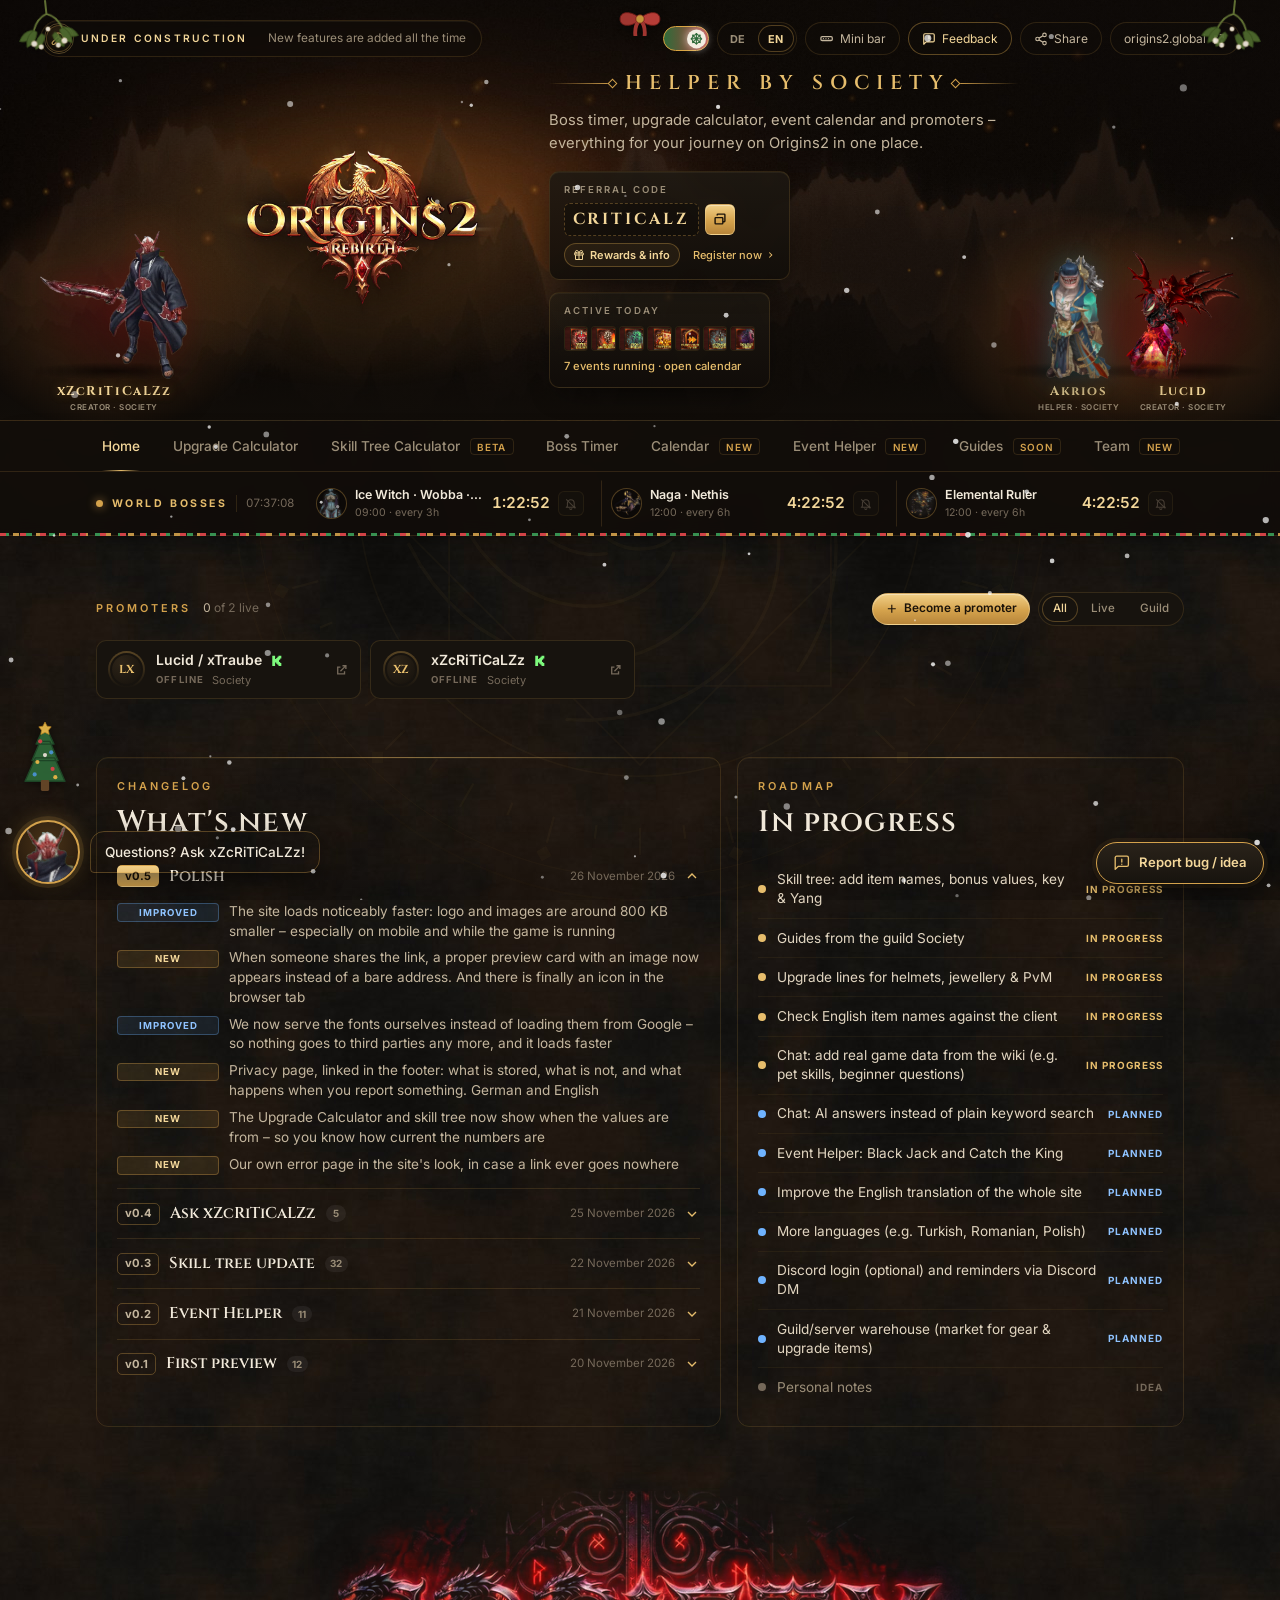
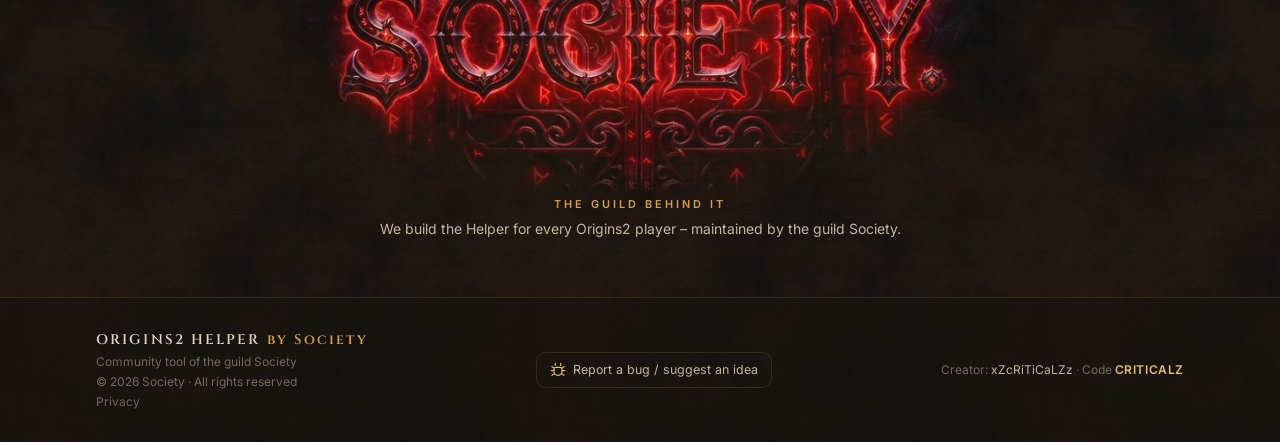
==== commit 0b25079a: "Update 26.11.2026  0:45" ====
--- a/index.html
+++ b/index.html
@@ -9,9 +9,9 @@
   <link rel="canonical" href="https://society-origins2.github.io/origins2-helper/">
 
   <!-- Tab-Symbol -->
-  <link rel="icon" href="assets/favicon-32.png?v=20261126-2" sizes="32x32" type="image/png">
-  <link rel="icon" href="assets/favicon-16.png?v=20261126-2" sizes="16x16" type="image/png">
-  <link rel="apple-touch-icon" href="assets/apple-touch-icon.png?v=20261126-2">
+  <link rel="icon" href="assets/favicon-32.png?v=20261126-3" sizes="32x32" type="image/png">
+  <link rel="icon" href="assets/favicon-16.png?v=20261126-3" sizes="16x16" type="image/png">
+  <link rel="apple-touch-icon" href="assets/apple-touch-icon.png?v=20261126-3">
 
   <!-- Vorschaukarte in Discord & Co. (absolute Adressen nötig – bei eigener Domain hier anpassen) -->
   <meta property="og:type" content="website">
@@ -26,10 +26,10 @@
   <meta property="og:locale:alternate" content="en_US">
   <meta name="twitter:card" content="summary_large_image">
 
-  <link rel="stylesheet" href="css/fonts.css?v=20261126-2">
-
-  <link rel="stylesheet" href="css/tailwind.css?v=20261126-2">
-  <link rel="stylesheet" href="css/theme.css?v=20261126-2">
+  <link rel="stylesheet" href="css/fonts.css?v=20261126-3">
+
+  <link rel="stylesheet" href="css/tailwind.css?v=20261126-3">
+  <link rel="stylesheet" href="css/theme.css?v=20261126-3">
 </head>
 <body class="min-h-screen bg-ink-950 text-parch-100 font-sans antialiased">
 
@@ -735,28 +735,28 @@
 
   <div id="toast" class="toast" role="status" aria-live="polite"></div>
 
-  <script src="js/i18n.js?v=20261126-2"></script>
-  <script src="js/data.js?v=20261126-2"></script>
-  <script src="js/icons-data.js?v=20261126-2"></script>
-  <script src="js/streamers.js?v=20261126-2"></script>
-  <script src="js/referral.js?v=20261126-2"></script>
-  <script src="js/events.js?v=20261126-2"></script>
-  <script src="js/upp.js?v=20261126-2"></script>
-  <script src="js/skill-data.js?v=20261126-2"></script>
-  <script src="js/skilltree.js?v=20261126-2"></script>
-  <script src="js/calendar-data.js?v=20261126-2"></script>
-  <script src="js/calendar.js?v=20261126-2"></script>
-  <script src="js/changelog.js?v=20261126-2"></script>
-  <script src="js/apply.js?v=20261126-2"></script>
-  <script src="js/team.js?v=20261126-2"></script>
-  <script src="js/feedback.js?v=20261126-2"></script>
-  <script src="js/chat-data.js?v=20261126-2"></script>
-  <script src="js/chat.js?v=20261126-2"></script>
-  <script src="js/fish-solver.js?v=20261126-2"></script>
-  <script src="js/fishpuzzle.js?v=20261126-2"></script>
-  <script src="js/runner.js?v=20261126-2"></script>
-  <script src="js/visitors.js?v=20261126-2"></script>
-  <script src="js/season.js?v=20261126-2"></script>
-  <script src="js/app.js?v=20261126-2"></script>
+  <script src="js/i18n.js?v=20261126-3"></script>
+  <script src="js/data.js?v=20261126-3"></script>
+  <script src="js/icons-data.js?v=20261126-3"></script>
+  <script src="js/streamers.js?v=20261126-3"></script>
+  <script src="js/referral.js?v=20261126-3"></script>
+  <script src="js/events.js?v=20261126-3"></script>
+  <script src="js/upp.js?v=20261126-3"></script>
+  <script src="js/skill-data.js?v=20261126-3"></script>
+  <script src="js/skilltree.js?v=20261126-3"></script>
+  <script src="js/calendar-data.js?v=20261126-3"></script>
+  <script src="js/calendar.js?v=20261126-3"></script>
+  <script src="js/changelog.js?v=20261126-3"></script>
+  <script src="js/apply.js?v=20261126-3"></script>
+  <script src="js/team.js?v=20261126-3"></script>
+  <script src="js/feedback.js?v=20261126-3"></script>
+  <script src="js/chat-data.js?v=20261126-3"></script>
+  <script src="js/chat.js?v=20261126-3"></script>
+  <script src="js/fish-solver.js?v=20261126-3"></script>
+  <script src="js/fishpuzzle.js?v=20261126-3"></script>
+  <script src="js/runner.js?v=20261126-3"></script>
+  <script src="js/visitors.js?v=20261126-3"></script>
+  <script src="js/season.js?v=20261126-3"></script>
+  <script src="js/app.js?v=20261126-3"></script>
 </body>
 </html>
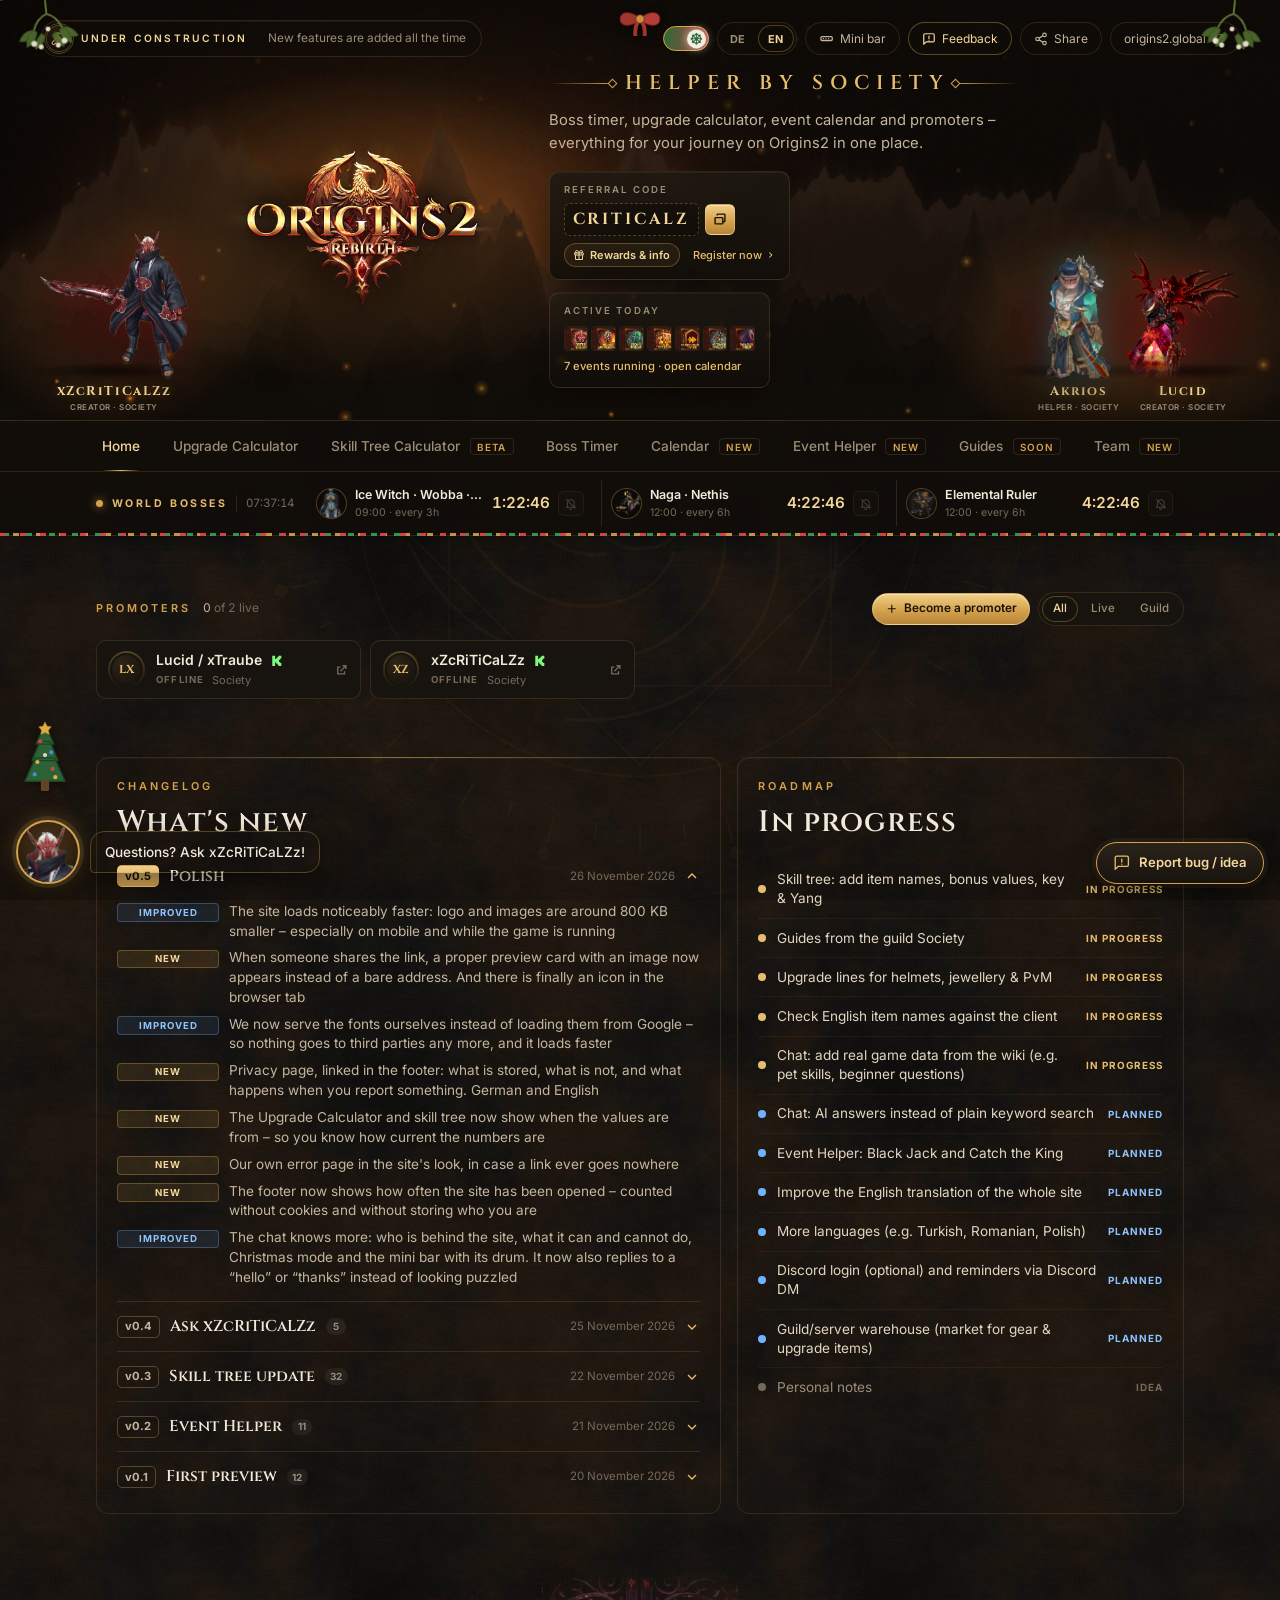
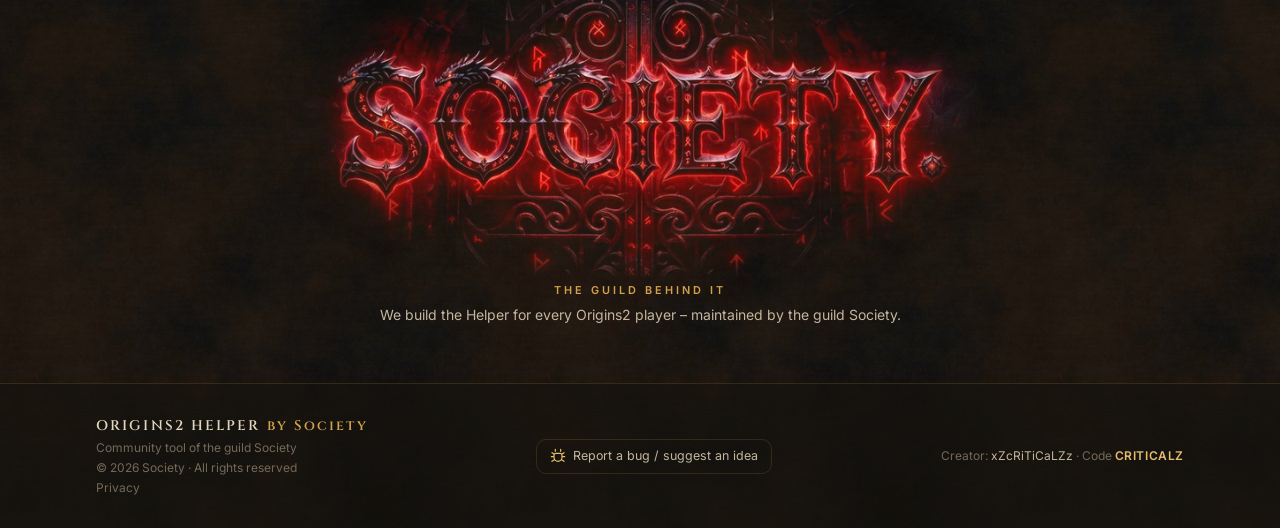
==== commit c7ec0831: "Update 26.11.2026  1:02" ====
--- a/index.html
+++ b/index.html
@@ -9,9 +9,9 @@
   <link rel="canonical" href="https://society-origins2.github.io/origins2-helper/">
 
   <!-- Tab-Symbol -->
-  <link rel="icon" href="assets/favicon-32.png?v=20261126-3" sizes="32x32" type="image/png">
-  <link rel="icon" href="assets/favicon-16.png?v=20261126-3" sizes="16x16" type="image/png">
-  <link rel="apple-touch-icon" href="assets/apple-touch-icon.png?v=20261126-3">
+  <link rel="icon" href="assets/favicon-32.png?v=20261126-6" sizes="32x32" type="image/png">
+  <link rel="icon" href="assets/favicon-16.png?v=20261126-6" sizes="16x16" type="image/png">
+  <link rel="apple-touch-icon" href="assets/apple-touch-icon.png?v=20261126-6">
 
   <!-- Vorschaukarte in Discord & Co. (absolute Adressen nötig – bei eigener Domain hier anpassen) -->
   <meta property="og:type" content="website">
@@ -26,10 +26,10 @@
   <meta property="og:locale:alternate" content="en_US">
   <meta name="twitter:card" content="summary_large_image">
 
-  <link rel="stylesheet" href="css/fonts.css?v=20261126-3">
-
-  <link rel="stylesheet" href="css/tailwind.css?v=20261126-3">
-  <link rel="stylesheet" href="css/theme.css?v=20261126-3">
+  <link rel="stylesheet" href="css/fonts.css?v=20261126-6">
+
+  <link rel="stylesheet" href="css/tailwind.css?v=20261126-6">
+  <link rel="stylesheet" href="css/theme.css?v=20261126-6">
 </head>
 <body class="min-h-screen bg-ink-950 text-parch-100 font-sans antialiased">
 
@@ -735,28 +735,28 @@
 
   <div id="toast" class="toast" role="status" aria-live="polite"></div>
 
-  <script src="js/i18n.js?v=20261126-3"></script>
-  <script src="js/data.js?v=20261126-3"></script>
-  <script src="js/icons-data.js?v=20261126-3"></script>
-  <script src="js/streamers.js?v=20261126-3"></script>
-  <script src="js/referral.js?v=20261126-3"></script>
-  <script src="js/events.js?v=20261126-3"></script>
-  <script src="js/upp.js?v=20261126-3"></script>
-  <script src="js/skill-data.js?v=20261126-3"></script>
-  <script src="js/skilltree.js?v=20261126-3"></script>
-  <script src="js/calendar-data.js?v=20261126-3"></script>
-  <script src="js/calendar.js?v=20261126-3"></script>
-  <script src="js/changelog.js?v=20261126-3"></script>
-  <script src="js/apply.js?v=20261126-3"></script>
-  <script src="js/team.js?v=20261126-3"></script>
-  <script src="js/feedback.js?v=20261126-3"></script>
-  <script src="js/chat-data.js?v=20261126-3"></script>
-  <script src="js/chat.js?v=20261126-3"></script>
-  <script src="js/fish-solver.js?v=20261126-3"></script>
-  <script src="js/fishpuzzle.js?v=20261126-3"></script>
-  <script src="js/runner.js?v=20261126-3"></script>
-  <script src="js/visitors.js?v=20261126-3"></script>
-  <script src="js/season.js?v=20261126-3"></script>
-  <script src="js/app.js?v=20261126-3"></script>
+  <script src="js/i18n.js?v=20261126-6"></script>
+  <script src="js/data.js?v=20261126-6"></script>
+  <script src="js/icons-data.js?v=20261126-6"></script>
+  <script src="js/streamers.js?v=20261126-6"></script>
+  <script src="js/referral.js?v=20261126-6"></script>
+  <script src="js/events.js?v=20261126-6"></script>
+  <script src="js/upp.js?v=20261126-6"></script>
+  <script src="js/skill-data.js?v=20261126-6"></script>
+  <script src="js/skilltree.js?v=20261126-6"></script>
+  <script src="js/calendar-data.js?v=20261126-6"></script>
+  <script src="js/calendar.js?v=20261126-6"></script>
+  <script src="js/changelog.js?v=20261126-6"></script>
+  <script src="js/apply.js?v=20261126-6"></script>
+  <script src="js/team.js?v=20261126-6"></script>
+  <script src="js/feedback.js?v=20261126-6"></script>
+  <script src="js/chat-data.js?v=20261126-6"></script>
+  <script src="js/chat.js?v=20261126-6"></script>
+  <script src="js/fish-solver.js?v=20261126-6"></script>
+  <script src="js/fishpuzzle.js?v=20261126-6"></script>
+  <script src="js/runner.js?v=20261126-6"></script>
+  <script src="js/visitors.js?v=20261126-6"></script>
+  <script src="js/season.js?v=20261126-6"></script>
+  <script src="js/app.js?v=20261126-6"></script>
 </body>
 </html>
